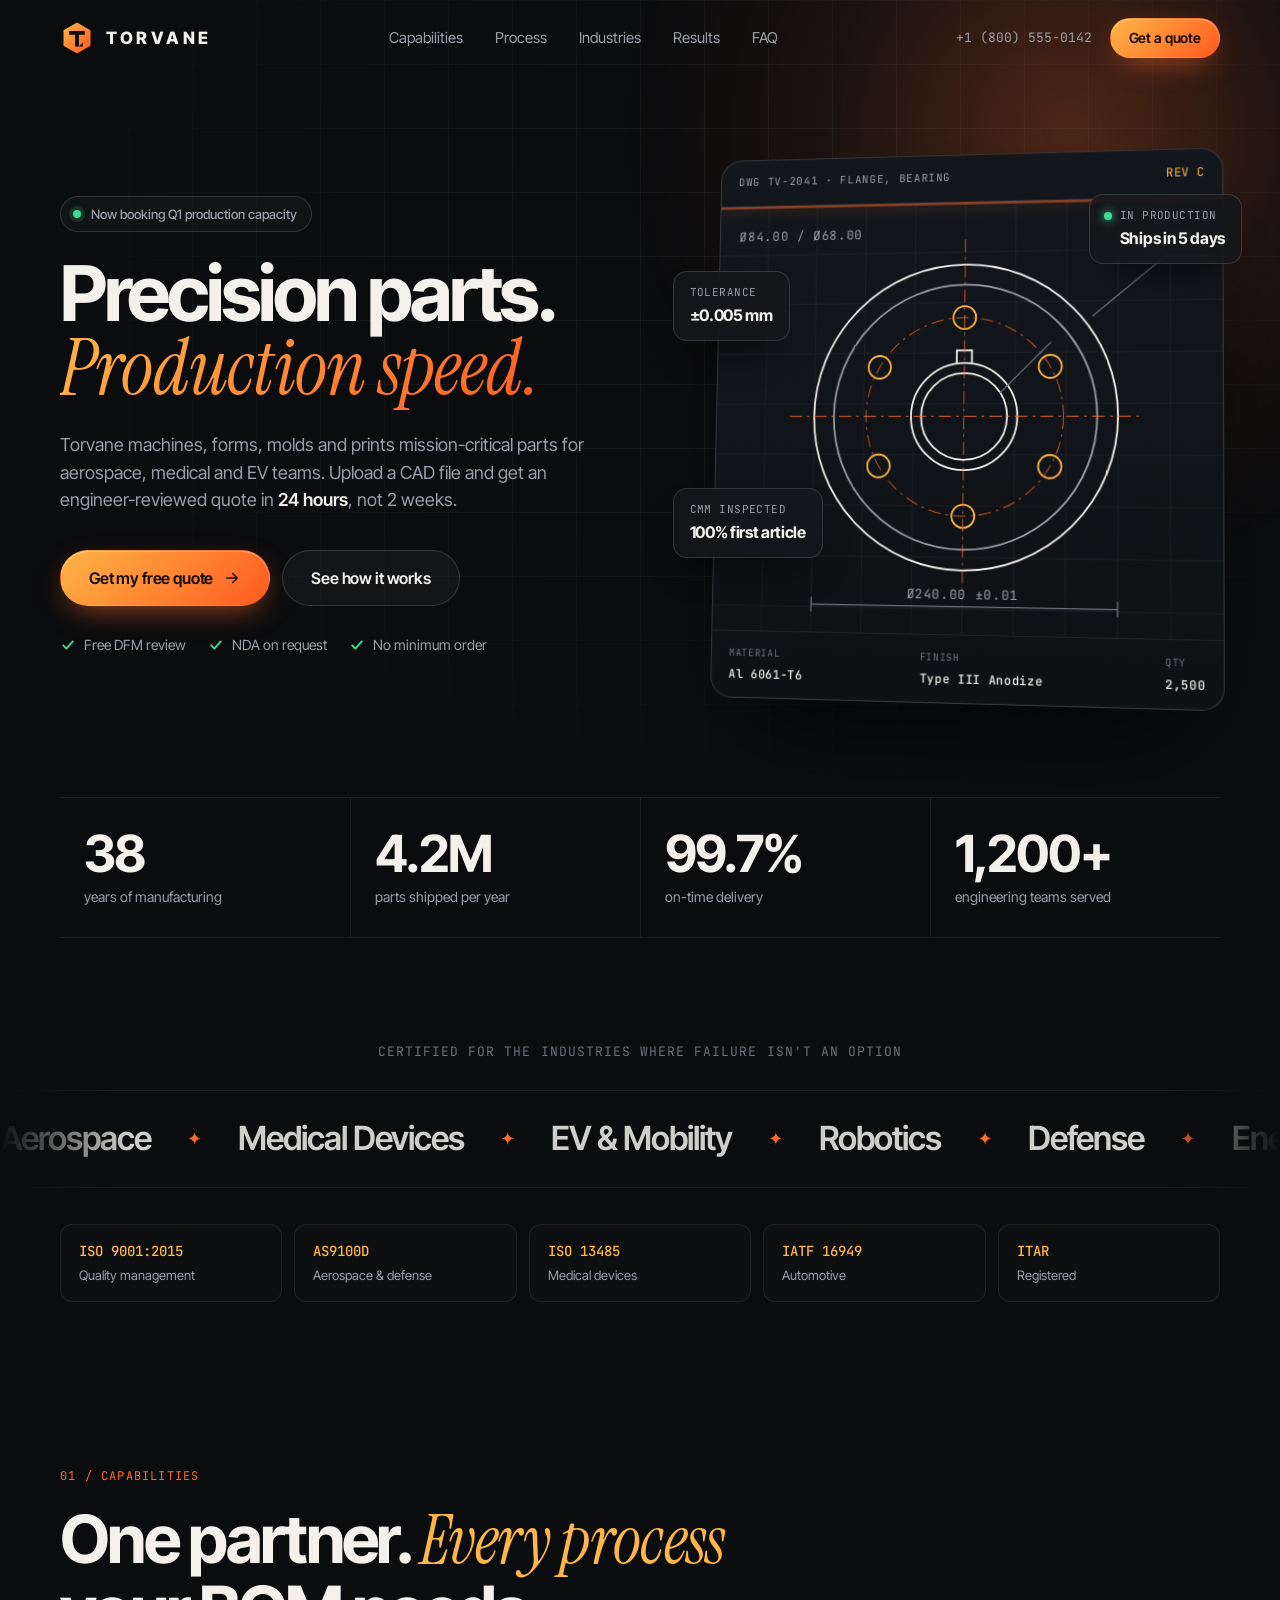
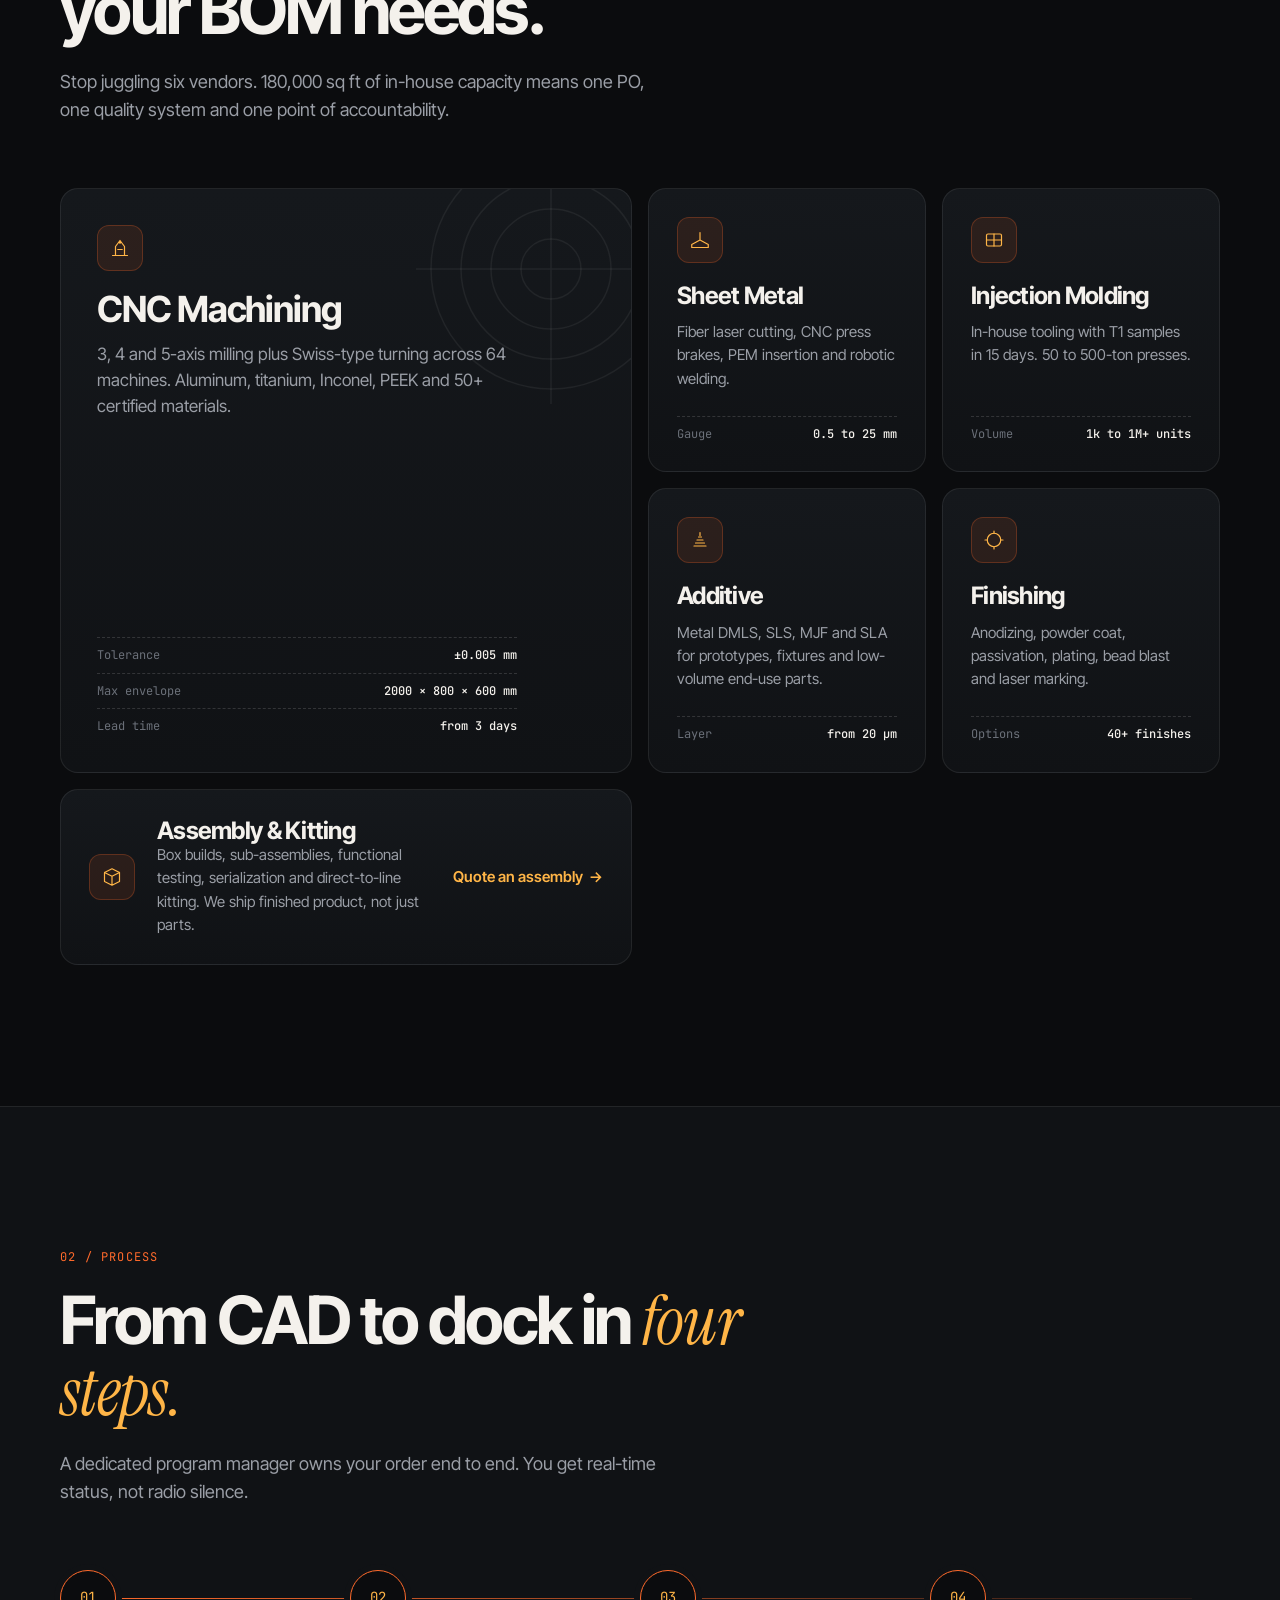
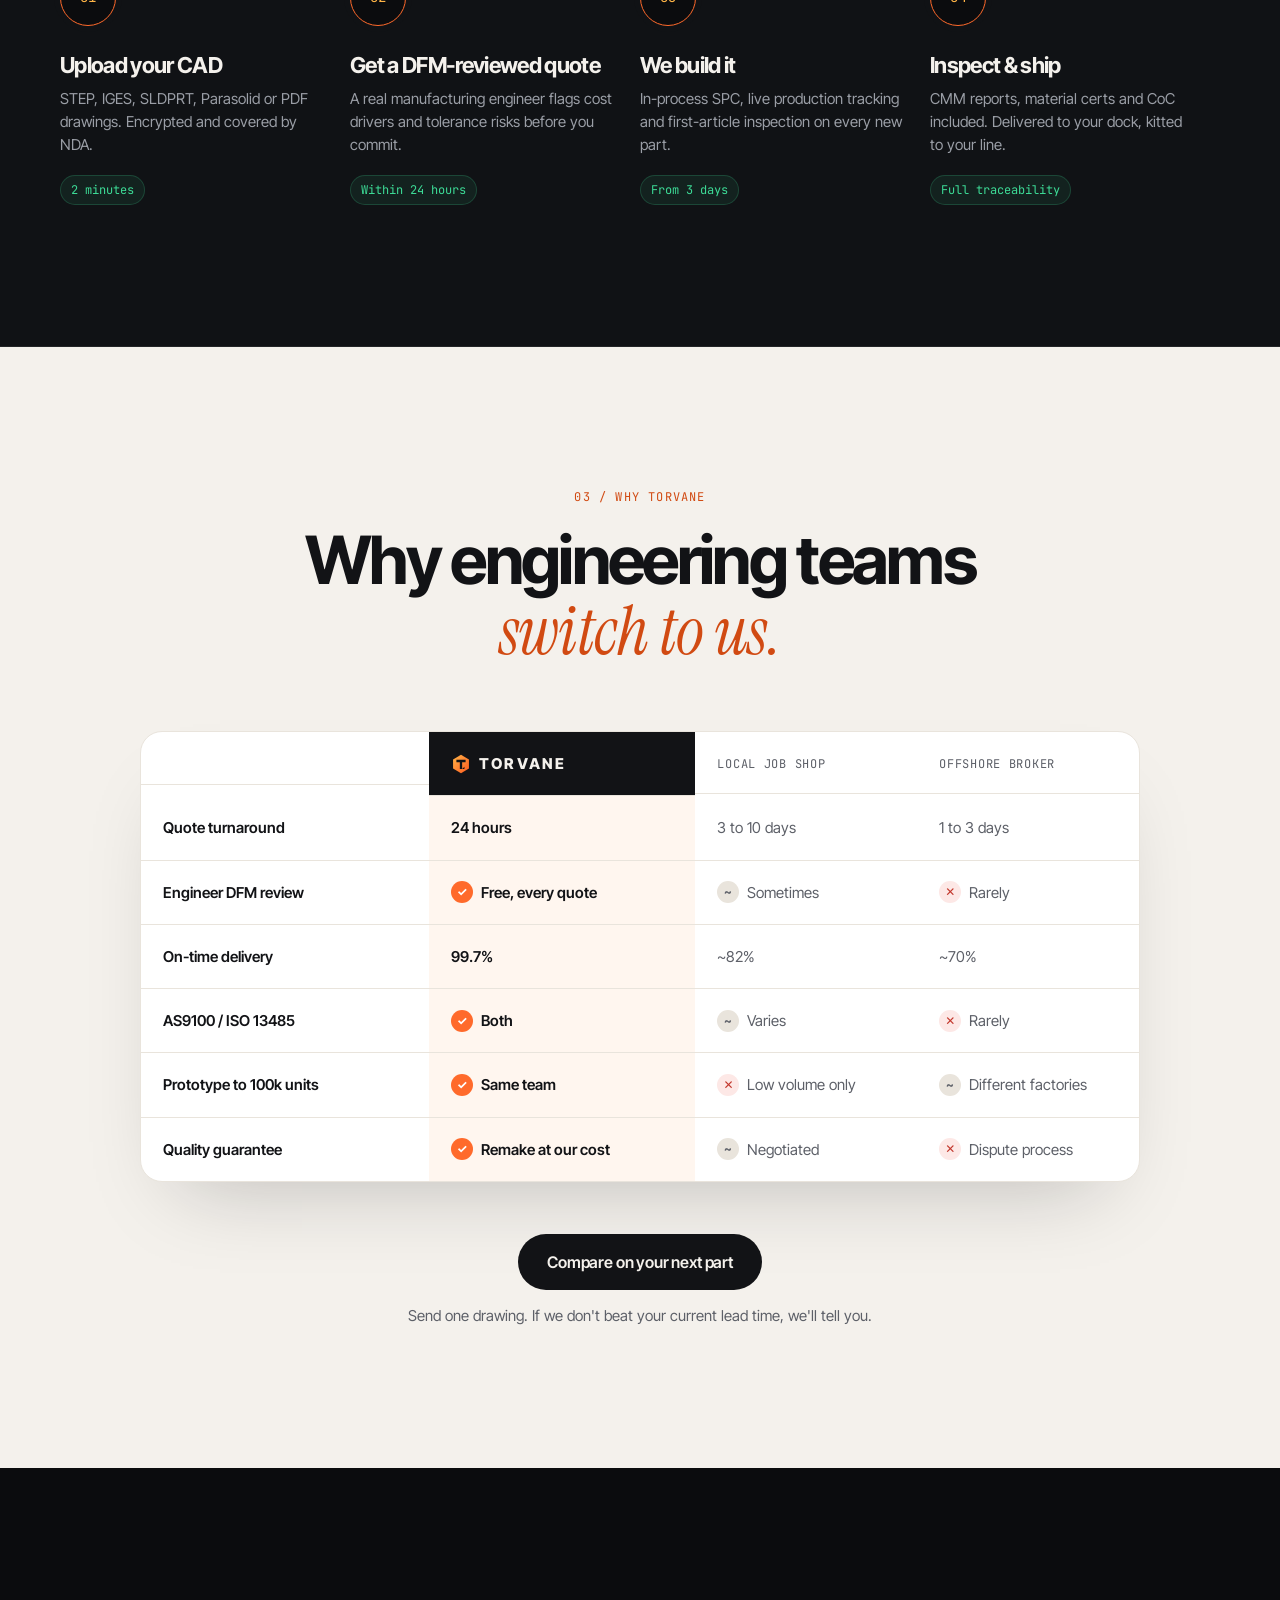
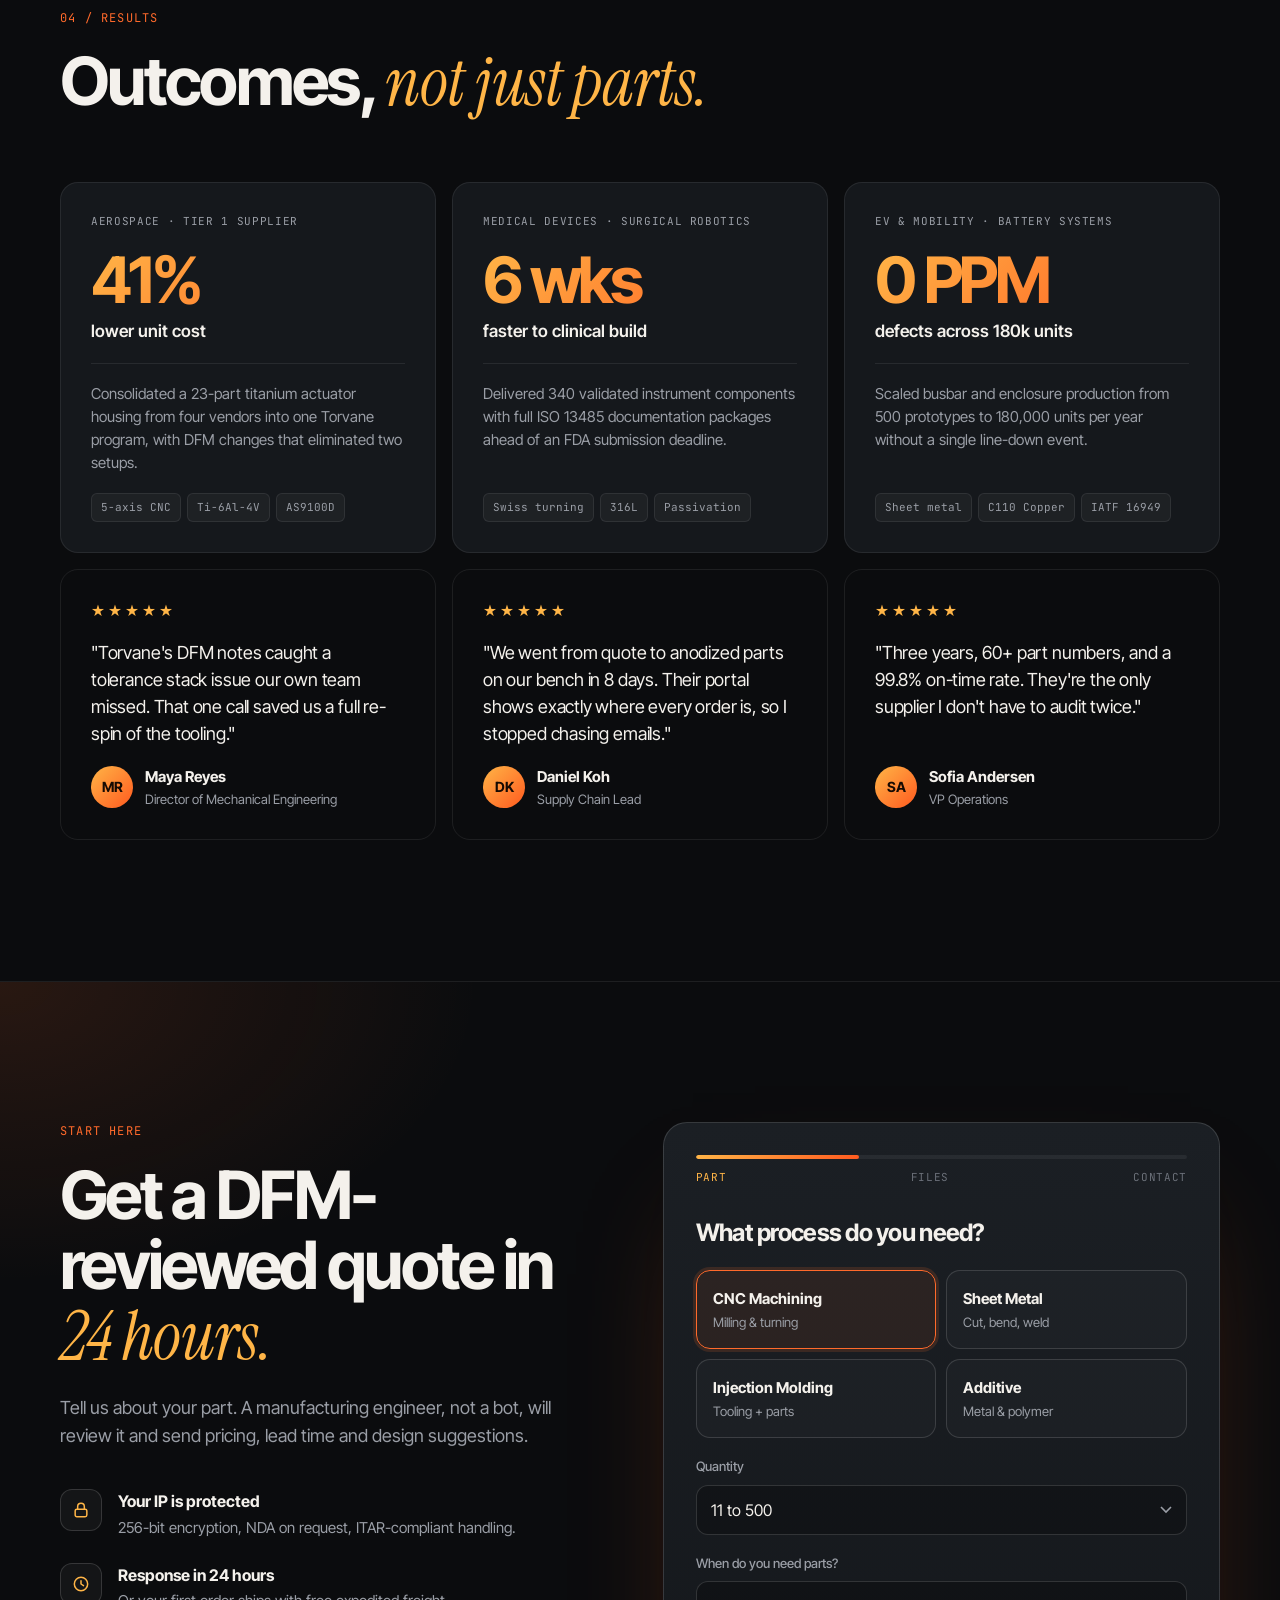
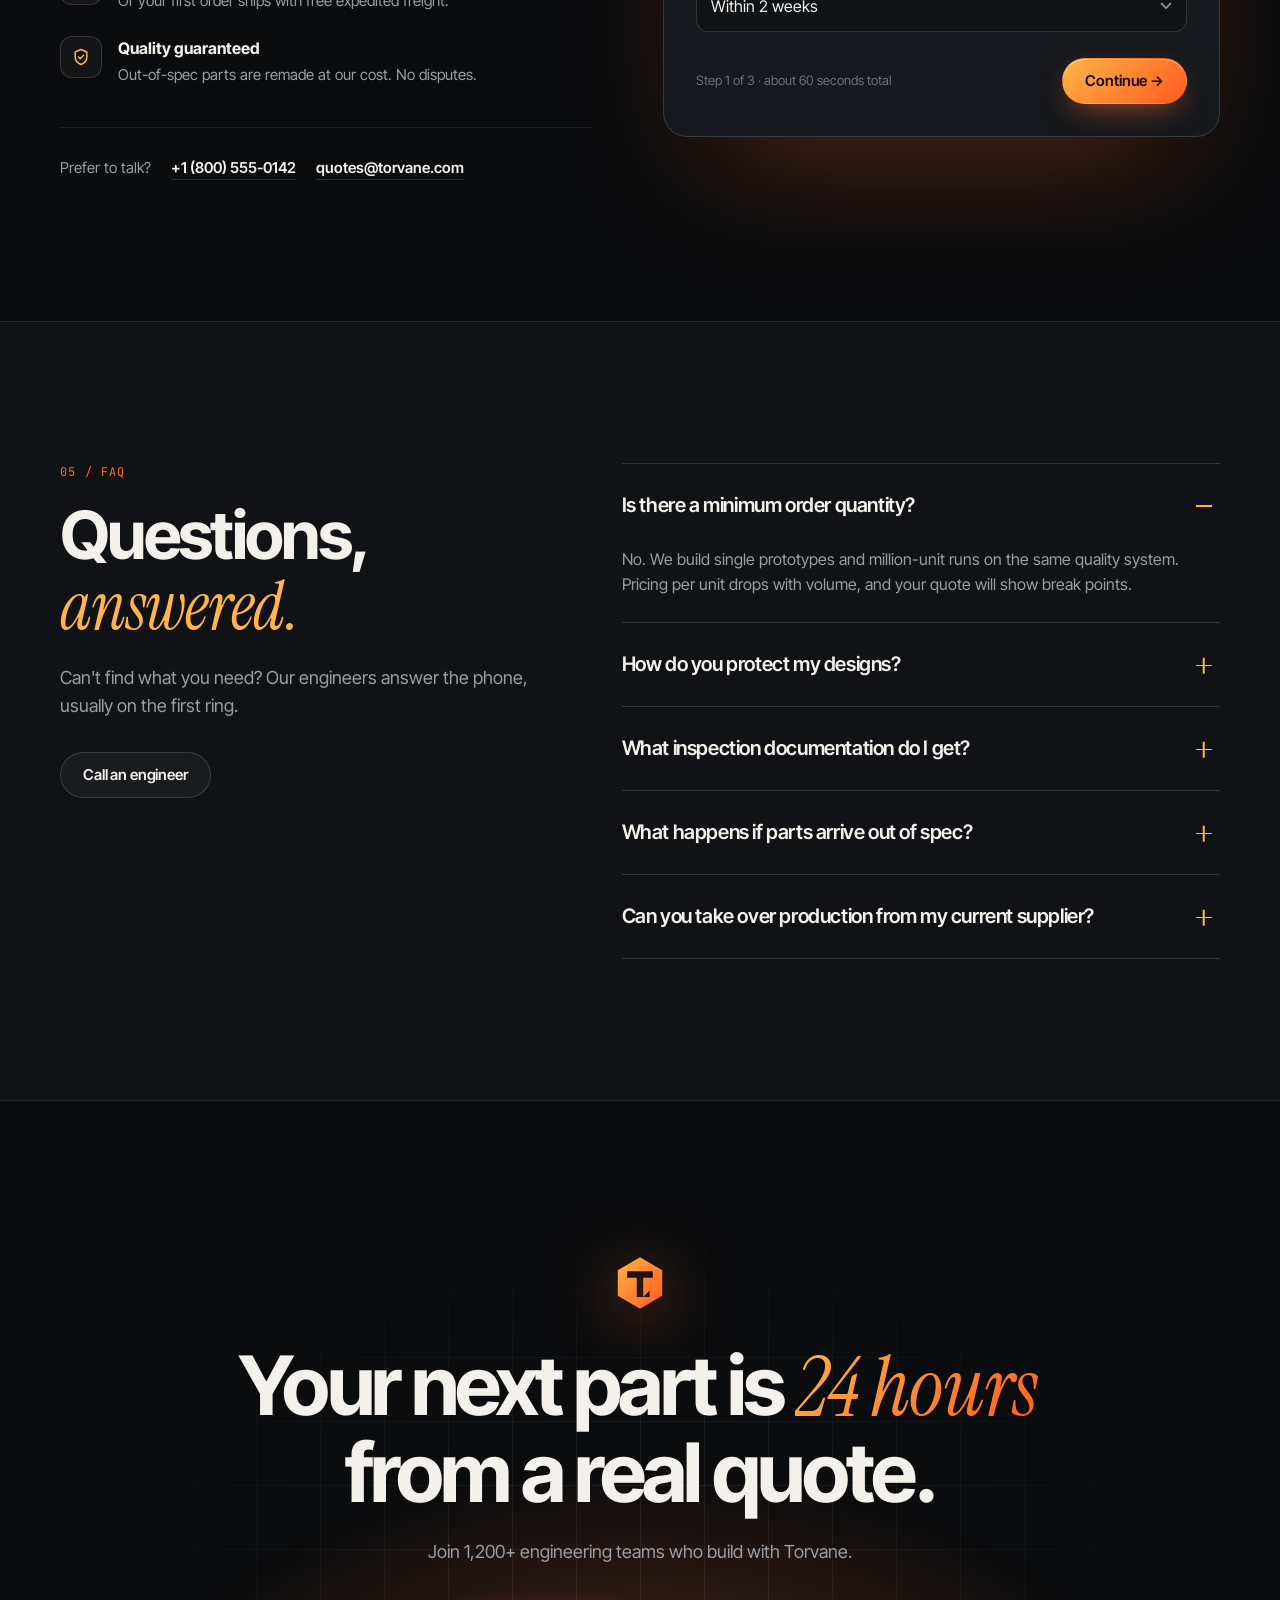
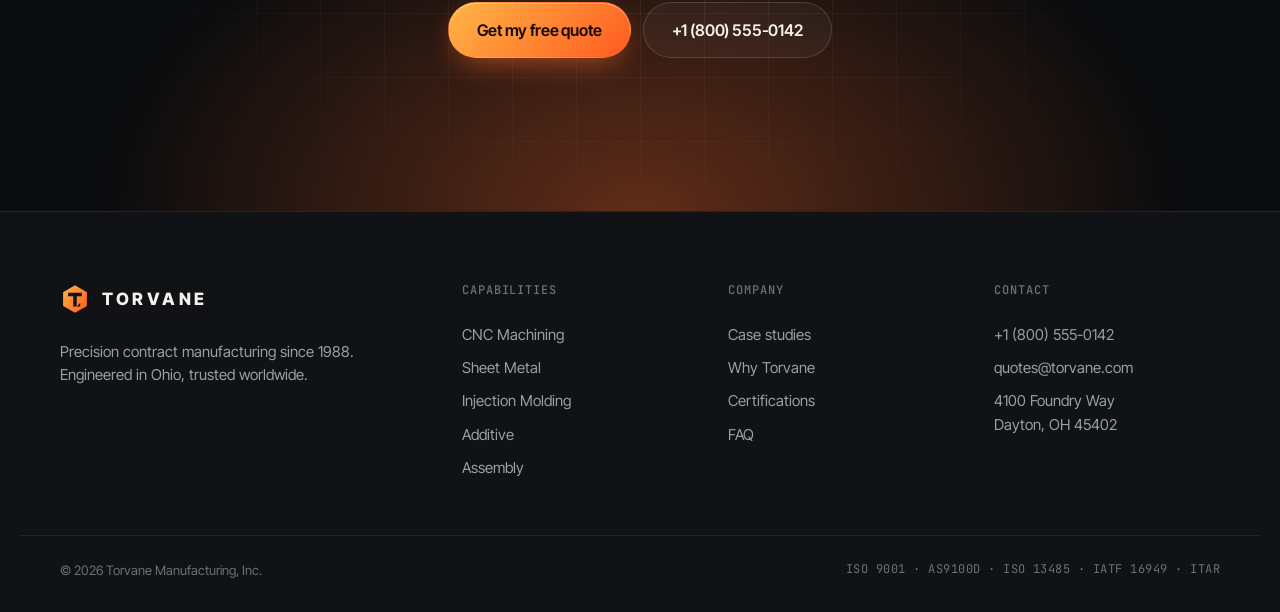
==== index.html @ bd22d200 "Add Torvane Manufacturing landing page Static marketing site with brand identity (logo mark, wordmar" ====
<!doctype html>
<html lang="en">
<head>
  <meta charset="utf-8" />
  <meta name="viewport" content="width=device-width, initial-scale=1" />
  <title>Torvane Manufacturing | Precision Parts at Production Speed</title>
  <meta name="description" content="Torvane is a precision contract manufacturer for CNC machining, sheet metal, injection molding and additive. ISO 9001 and AS9100D certified. DFM-reviewed quotes in 24 hours." />
  <meta name="theme-color" content="#0B0C0E" />
  <meta property="og:title" content="Torvane Manufacturing | Precision parts. Production speed." />
  <meta property="og:description" content="From prototype to 100,000 units. DFM-reviewed quotes in 24 hours, 99.7% on-time delivery." />
  <meta property="og:type" content="website" />
  <link rel="icon" href="assets/favicon.svg" type="image/svg+xml" />
  <link rel="preconnect" href="https://fonts.googleapis.com" />
  <link rel="preconnect" href="https://fonts.gstatic.com" crossorigin />
  <link href="https://fonts.googleapis.com/css2?family=Inter+Tight:wght@400;500;600;700;800&family=Instrument+Serif:ital@0;1&family=JetBrains+Mono:wght@400;500&display=swap" rel="stylesheet" />
  <link rel="stylesheet" href="styles.css" />
</head>
<body>
  <a class="skip" href="#main">Skip to content</a>

  <!-- ================= NAV ================= -->
  <header class="nav" id="nav">
    <div class="container nav__inner">
      <a href="#top" class="brand" aria-label="Torvane home">
        <img src="assets/logo-mark.svg" alt="" width="34" height="34" />
        <span class="brand__word">TORVANE</span>
      </a>
      <nav class="nav__links" aria-label="Primary">
        <a href="#capabilities">Capabilities</a>
        <a href="#process">Process</a>
        <a href="#industries">Industries</a>
        <a href="#results">Results</a>
        <a href="#faq">FAQ</a>
      </nav>
      <div class="nav__cta">
        <a href="tel:+18005550142" class="nav__phone">+1 (800) 555-0142</a>
        <a href="#quote" class="btn btn--primary btn--sm">Get a quote</a>
        <button class="nav__toggle" aria-label="Open menu" aria-expanded="false" aria-controls="mobile-menu">
          <span></span><span></span>
        </button>
      </div>
    </div>
    <div class="mobile-menu" id="mobile-menu" hidden>
      <a href="#capabilities">Capabilities</a>
      <a href="#process">Process</a>
      <a href="#industries">Industries</a>
      <a href="#results">Results</a>
      <a href="#faq">FAQ</a>
      <a href="#quote" class="btn btn--primary">Get a quote in 24h</a>
    </div>
  </header>

  <main id="main">
    <!-- ================= HERO ================= -->
    <section class="hero" id="top">
      <div class="hero__grid-bg" aria-hidden="true"></div>
      <div class="hero__glow" aria-hidden="true"></div>
      <div class="container hero__inner">
        <div class="hero__copy">
          <p class="eyebrow reveal"><span class="dot"></span> Now booking Q1 production capacity</p>
          <h1 class="hero__title reveal">
            Precision parts.<br />
            <em>Production speed.</em>
          </h1>
          <p class="hero__sub reveal">
            Torvane machines, forms, molds and prints mission-critical parts for aerospace, medical and EV teams. Upload a CAD file and get an engineer-reviewed quote in <strong>24 hours</strong>, not 2 weeks.
          </p>
          <div class="hero__ctas reveal">
            <a href="#quote" class="btn btn--primary btn--lg">
              Get my free quote
              <svg width="18" height="18" viewBox="0 0 24 24" fill="none" aria-hidden="true"><path d="M5 12h14M13 6l6 6-6 6" stroke="currentColor" stroke-width="2" stroke-linecap="round" stroke-linejoin="round"/></svg>
            </a>
            <a href="#process" class="btn btn--ghost btn--lg">See how it works</a>
          </div>
          <ul class="hero__trust reveal" aria-label="Guarantees">
            <li><svg viewBox="0 0 20 20" aria-hidden="true"><path d="M4 10.5l4 4 8-9" /></svg>Free DFM review</li>
            <li><svg viewBox="0 0 20 20" aria-hidden="true"><path d="M4 10.5l4 4 8-9" /></svg>NDA on request</li>
            <li><svg viewBox="0 0 20 20" aria-hidden="true"><path d="M4 10.5l4 4 8-9" /></svg>No minimum order</li>
          </ul>
        </div>

        <div class="hero__visual reveal" aria-hidden="true">
          <div class="blueprint">
            <div class="blueprint__head">
              <span>DWG TV-2041 · FLANGE, BEARING</span>
              <span class="mono-accent">REV C</span>
            </div>
            <svg class="blueprint__svg" viewBox="0 0 400 340">
              <g class="bp-grid">
                <path d="M0 40H400M0 80H400M0 120H400M0 160H400M0 200H400M0 240H400M0 280H400M0 320H400M40 0V340M80 0V340M120 0V340M160 0V340M200 0V340M240 0V340M280 0V340M320 0V340M360 0V340" />
              </g>
              <g class="bp-part" transform="translate(200 170)">
                <circle class="draw" r="120" />
                <circle class="draw d2" r="104" />
                <circle class="draw d3" r="42" />
                <circle class="draw d3" r="34" />
                <path class="draw d3" d="M-6 -42V-52H6V-42" />
                <g class="bolts">
                  <circle class="draw d4" cx="0" cy="-78" r="9" />
                  <circle class="draw d4" cx="67.5" cy="-39" r="9" />
                  <circle class="draw d4" cx="67.5" cy="39" r="9" />
                  <circle class="draw d4" cx="0" cy="78" r="9" />
                  <circle class="draw d4" cx="-67.5" cy="39" r="9" />
                  <circle class="draw d4" cx="-67.5" cy="-39" r="9" />
                </g>
                <circle class="center" r="78" />
                <path class="center" d="M-140 0H140M0 -140V140" />
              </g>
              <g class="bp-dim">
                <path d="M80 318H320M80 312V324M320 312V324" />
                <text x="200" y="312" text-anchor="middle">Ø240.00 ±0.01</text>
                <path d="M300 92L356 46H392" />
                <text x="392" y="40" text-anchor="end">6× Ø18 H7</text>
                <path d="M228 152L268 112" />
                <text x="16" y="28">Ø84.00 / Ø68.00</text>
              </g>
              <rect class="scan" x="0" y="0" width="400" height="2" />
            </svg>
            <div class="blueprint__foot">
              <div><span>MATERIAL</span><b>Al 6061-T6</b></div>
              <div><span>FINISH</span><b>Type III Anodize</b></div>
              <div><span>QTY</span><b>2,500</b></div>
            </div>
          </div>
          <div class="chip chip--a"><span class="chip__k">Tolerance</span><span class="chip__v">±0.005 mm</span></div>
          <div class="chip chip--b"><span class="chip__live"></span><span class="chip__k">In production</span><span class="chip__v">Ships in 5 days</span></div>
          <div class="chip chip--c"><span class="chip__k">CMM inspected</span><span class="chip__v">100% first article</span></div>
        </div>
      </div>

      <div class="container">
        <div class="hero__stats reveal">
          <div><b><span data-count="38">38</span></b><span>years of manufacturing</span></div>
          <div><b><span data-count="4.2" data-decimals="1">4.2</span>M</b><span>parts shipped per year</span></div>
          <div><b><span data-count="99.7" data-decimals="1">99.7</span>%</b><span>on-time delivery</span></div>
          <div><b><span data-count="1200">1,200</span>+</b><span>engineering teams served</span></div>
        </div>
      </div>
    </section>

    <!-- ================= CERT / INDUSTRY STRIP ================= -->
    <section class="strip" id="industries" aria-label="Industries and certifications">
      <div class="strip__label">Certified for the industries where failure isn't an option</div>
      <div class="marquee">
        <div class="marquee__track">
          <span>Aerospace</span><i>✦</i><span>Medical Devices</span><i>✦</i><span>EV &amp; Mobility</span><i>✦</i><span>Robotics</span><i>✦</i><span>Defense</span><i>✦</i><span>Energy</span><i>✦</i><span>Semiconductor</span><i>✦</i><span>Consumer Hardware</span><i>✦</i>
          <span aria-hidden="true">Aerospace</span><i>✦</i><span aria-hidden="true">Medical Devices</span><i>✦</i><span aria-hidden="true">EV &amp; Mobility</span><i>✦</i><span aria-hidden="true">Robotics</span><i>✦</i><span aria-hidden="true">Defense</span><i>✦</i><span aria-hidden="true">Energy</span><i>✦</i><span aria-hidden="true">Semiconductor</span><i>✦</i><span aria-hidden="true">Consumer Hardware</span><i>✦</i>
        </div>
      </div>
      <div class="container certs">
        <div class="cert"><b>ISO 9001:2015</b><span>Quality management</span></div>
        <div class="cert"><b>AS9100D</b><span>Aerospace &amp; defense</span></div>
        <div class="cert"><b>ISO 13485</b><span>Medical devices</span></div>
        <div class="cert"><b>IATF 16949</b><span>Automotive</span></div>
        <div class="cert"><b>ITAR</b><span>Registered</span></div>
      </div>
    </section>

    <!-- ================= CAPABILITIES ================= -->
    <section class="section" id="capabilities">
      <div class="container">
        <div class="section__head">
          <p class="kicker reveal">01 / Capabilities</p>
          <h2 class="reveal">One partner. <em>Every process</em> your BOM needs.</h2>
          <p class="section__lede reveal">Stop juggling six vendors. 180,000 sq ft of in-house capacity means one PO, one quality system and one point of accountability.</p>
        </div>

        <div class="bento">
          <article class="card card--xl reveal">
            <div class="card__icon">
              <svg viewBox="0 0 32 32" aria-hidden="true"><path d="M6 26h20M10 26V14l6-8 6 8v12M13 18h6M16 6v4"/></svg>
            </div>
            <h3>CNC Machining</h3>
            <p>3, 4 and 5-axis milling plus Swiss-type turning across 64 machines. Aluminum, titanium, Inconel, PEEK and 50+ certified materials.</p>
            <ul class="specs">
              <li><span>Tolerance</span><b>±0.005 mm</b></li>
              <li><span>Max envelope</span><b>2000 × 800 × 600 mm</b></li>
              <li><span>Lead time</span><b>from 3 days</b></li>
            </ul>
            <div class="card__art" aria-hidden="true">
              <svg viewBox="0 0 200 200"><g fill="none" stroke="currentColor" stroke-width="1"><circle cx="100" cy="100" r="80"/><circle cx="100" cy="100" r="60"/><circle cx="100" cy="100" r="40"/><circle cx="100" cy="100" r="20"/><path d="M100 10v180M10 100h180"/></g></svg>
            </div>
          </article>

          <article class="card reveal">
            <div class="card__icon"><svg viewBox="0 0 32 32" aria-hidden="true"><path d="M5 22l11-6 11 6M5 22v4h22v-4M16 16V6"/></svg></div>
            <h3>Sheet Metal</h3>
            <p>Fiber laser cutting, CNC press brakes, PEM insertion and robotic welding.</p>
            <ul class="specs"><li><span>Gauge</span><b>0.5 to 25 mm</b></li></ul>
          </article>

          <article class="card reveal">
            <div class="card__icon"><svg viewBox="0 0 32 32" aria-hidden="true"><rect x="6" y="8" width="20" height="16" rx="2"/><path d="M6 16h20M16 8v16"/></svg></div>
            <h3>Injection Molding</h3>
            <p>In-house tooling with T1 samples in 15 days. 50 to 500-ton presses.</p>
            <ul class="specs"><li><span>Volume</span><b>1k to 1M+ units</b></li></ul>
          </article>

          <article class="card reveal">
            <div class="card__icon"><svg viewBox="0 0 32 32" aria-hidden="true"><path d="M8 24h16M10 20h12M12 16h8M14 12h4M16 6v4"/></svg></div>
            <h3>Additive</h3>
            <p>Metal DMLS, SLS, MJF and SLA for prototypes, fixtures and low-volume end-use parts.</p>
            <ul class="specs"><li><span>Layer</span><b>from 20 µm</b></li></ul>
          </article>

          <article class="card reveal">
            <div class="card__icon"><svg viewBox="0 0 32 32" aria-hidden="true"><circle cx="16" cy="16" r="9"/><path d="M16 4v3M16 25v3M4 16h3M25 16h3"/></svg></div>
            <h3>Finishing</h3>
            <p>Anodizing, powder coat, passivation, plating, bead blast and laser marking.</p>
            <ul class="specs"><li><span>Options</span><b>40+ finishes</b></li></ul>
          </article>

          <article class="card card--wide reveal">
            <div class="card__icon"><svg viewBox="0 0 32 32" aria-hidden="true"><path d="M6 10l10-5 10 5v12l-10 5-10-5zM6 10l10 5 10-5M16 15v12"/></svg></div>
            <div>
              <h3>Assembly &amp; Kitting</h3>
              <p>Box builds, sub-assemblies, functional testing, serialization and direct-to-line kitting. We ship finished product, not just parts.</p>
            </div>
            <a href="#quote" class="card__link">Quote an assembly <span aria-hidden="true">→</span></a>
          </article>
        </div>
      </div>
    </section>

    <!-- ================= PROCESS ================= -->
    <section class="section section--alt" id="process">
      <div class="container">
        <div class="section__head">
          <p class="kicker reveal">02 / Process</p>
          <h2 class="reveal">From CAD to dock in <em>four steps.</em></h2>
          <p class="section__lede reveal">A dedicated program manager owns your order end to end. You get real-time status, not radio silence.</p>
        </div>

        <ol class="steps">
          <li class="step reveal">
            <span class="step__n">01</span>
            <h3>Upload your CAD</h3>
            <p>STEP, IGES, SLDPRT, Parasolid or PDF drawings. Encrypted and covered by NDA.</p>
            <span class="step__t">2 minutes</span>
          </li>
          <li class="step reveal">
            <span class="step__n">02</span>
            <h3>Get a DFM-reviewed quote</h3>
            <p>A real manufacturing engineer flags cost drivers and tolerance risks before you commit.</p>
            <span class="step__t">Within 24 hours</span>
          </li>
          <li class="step reveal">
            <span class="step__n">03</span>
            <h3>We build it</h3>
            <p>In-process SPC, live production tracking and first-article inspection on every new part.</p>
            <span class="step__t">From 3 days</span>
          </li>
          <li class="step reveal">
            <span class="step__n">04</span>
            <h3>Inspect &amp; ship</h3>
            <p>CMM reports, material certs and CoC included. Delivered to your dock, kitted to your line.</p>
            <span class="step__t">Full traceability</span>
          </li>
        </ol>
      </div>
    </section>

    <!-- ================= COMPARISON (light) ================= -->
    <section class="section section--light" id="why">
      <div class="container">
        <div class="section__head section__head--center">
          <p class="kicker reveal">03 / Why Torvane</p>
          <h2 class="reveal">Why engineering teams <em>switch to us.</em></h2>
        </div>

        <div class="compare reveal" role="table" aria-label="Torvane compared with alternatives">
          <div class="compare__row compare__row--head" role="row">
            <span role="columnheader"></span>
            <span role="columnheader" class="is-us"><img src="assets/logo-mark.svg" alt="" width="20" height="20" /> Torvane</span>
            <span role="columnheader">Local job shop</span>
            <span role="columnheader">Offshore broker</span>
          </div>
          <div class="compare__row" role="row">
            <span role="rowheader">Quote turnaround</span>
            <span role="cell" class="is-us">24 hours</span>
            <span role="cell">3 to 10 days</span>
            <span role="cell">1 to 3 days</span>
          </div>
          <div class="compare__row" role="row">
            <span role="rowheader">Engineer DFM review</span>
            <span role="cell" class="is-us"><i class="yes">✓</i> Free, every quote</span>
            <span role="cell"><i class="meh">~</i> Sometimes</span>
            <span role="cell"><i class="no">✕</i> Rarely</span>
          </div>
          <div class="compare__row" role="row">
            <span role="rowheader">On-time delivery</span>
            <span role="cell" class="is-us">99.7%</span>
            <span role="cell">~82%</span>
            <span role="cell">~70%</span>
          </div>
          <div class="compare__row" role="row">
            <span role="rowheader">AS9100 / ISO 13485</span>
            <span role="cell" class="is-us"><i class="yes">✓</i> Both</span>
            <span role="cell"><i class="meh">~</i> Varies</span>
            <span role="cell"><i class="no">✕</i> Rarely</span>
          </div>
          <div class="compare__row" role="row">
            <span role="rowheader">Prototype to 100k units</span>
            <span role="cell" class="is-us"><i class="yes">✓</i> Same team</span>
            <span role="cell"><i class="no">✕</i> Low volume only</span>
            <span role="cell"><i class="meh">~</i> Different factories</span>
          </div>
          <div class="compare__row" role="row">
            <span role="rowheader">Quality guarantee</span>
            <span role="cell" class="is-us"><i class="yes">✓</i> Remake at our cost</span>
            <span role="cell"><i class="meh">~</i> Negotiated</span>
            <span role="cell"><i class="no">✕</i> Dispute process</span>
          </div>
        </div>

        <div class="center-cta reveal">
          <a href="#quote" class="btn btn--dark btn--lg">Compare on your next part</a>
          <p>Send one drawing. If we don't beat your current lead time, we'll tell you.</p>
        </div>
      </div>
    </section>

    <!-- ================= RESULTS ================= -->
    <section class="section" id="results">
      <div class="container">
        <div class="section__head">
          <p class="kicker reveal">04 / Results</p>
          <h2 class="reveal">Outcomes, <em>not just parts.</em></h2>
        </div>

        <div class="cases">
          <article class="case reveal">
            <div class="case__tag">Aerospace · Tier 1 supplier</div>
            <div class="case__metric"><b>41%</b><span>lower unit cost</span></div>
            <p>Consolidated a 23-part titanium actuator housing from four vendors into one Torvane program, with DFM changes that eliminated two setups.</p>
            <div class="case__meta"><span>5-axis CNC</span><span>Ti-6Al-4V</span><span>AS9100D</span></div>
          </article>
          <article class="case reveal">
            <div class="case__tag">Medical devices · Surgical robotics</div>
            <div class="case__metric"><b>6 wks</b><span>faster to clinical build</span></div>
            <p>Delivered 340 validated instrument components with full ISO 13485 documentation packages ahead of an FDA submission deadline.</p>
            <div class="case__meta"><span>Swiss turning</span><span>316L</span><span>Passivation</span></div>
          </article>
          <article class="case reveal">
            <div class="case__tag">EV &amp; Mobility · Battery systems</div>
            <div class="case__metric"><b>0 PPM</b><span>defects across 180k units</span></div>
            <p>Scaled busbar and enclosure production from 500 prototypes to 180,000 units per year without a single line-down event.</p>
            <div class="case__meta"><span>Sheet metal</span><span>C110 Copper</span><span>IATF 16949</span></div>
          </article>
        </div>

        <div class="quotes">
          <figure class="quote reveal">
            <div class="stars" aria-label="5 out of 5 stars">★★★★★</div>
            <blockquote>"Torvane's DFM notes caught a tolerance stack issue our own team missed. That one call saved us a full re-spin of the tooling."</blockquote>
            <figcaption><span class="avatar">MR</span><span><b>Maya Reyes</b>Director of Mechanical Engineering</span></figcaption>
          </figure>
          <figure class="quote reveal">
            <div class="stars" aria-label="5 out of 5 stars">★★★★★</div>
            <blockquote>"We went from quote to anodized parts on our bench in 8 days. Their portal shows exactly where every order is, so I stopped chasing emails."</blockquote>
            <figcaption><span class="avatar">DK</span><span><b>Daniel Koh</b>Supply Chain Lead</span></figcaption>
          </figure>
          <figure class="quote reveal">
            <div class="stars" aria-label="5 out of 5 stars">★★★★★</div>
            <blockquote>"Three years, 60+ part numbers, and a 99.8% on-time rate. They're the only supplier I don't have to audit twice."</blockquote>
            <figcaption><span class="avatar">SA</span><span><b>Sofia Andersen</b>VP Operations</span></figcaption>
          </figure>
        </div>
      </div>
    </section>

    <!-- ================= QUOTE FORM ================= -->
    <section class="section quote-section" id="quote">
      <div class="container quote-grid">
        <div class="quote-copy">
          <p class="kicker reveal">Start here</p>
          <h2 class="reveal">Get a DFM-reviewed quote in <em>24 hours.</em></h2>
          <p class="section__lede reveal">Tell us about your part. A manufacturing engineer, not a bot, will review it and send pricing, lead time and design suggestions.</p>
          <ul class="assurances reveal">
            <li>
              <span class="assure-ic"><svg viewBox="0 0 24 24" aria-hidden="true"><rect x="5" y="11" width="14" height="9" rx="2"/><path d="M8 11V8a4 4 0 0 1 8 0v3"/></svg></span>
              <div><b>Your IP is protected</b><span>256-bit encryption, NDA on request, ITAR-compliant handling.</span></div>
            </li>
            <li>
              <span class="assure-ic"><svg viewBox="0 0 24 24" aria-hidden="true"><circle cx="12" cy="12" r="8"/><path d="M12 8v4l3 2"/></svg></span>
              <div><b>Response in 24 hours</b><span>Or your first order ships with free expedited freight.</span></div>
            </li>
            <li>
              <span class="assure-ic"><svg viewBox="0 0 24 24" aria-hidden="true"><path d="M12 3l7 3v6c0 4.5-3 7.5-7 9-4-1.5-7-4.5-7-9V6z"/><path d="M9 12l2 2 4-4"/></svg></span>
              <div><b>Quality guaranteed</b><span>Out-of-spec parts are remade at our cost. No disputes.</span></div>
            </li>
          </ul>
          <div class="contact-alt reveal">
            <span>Prefer to talk?</span>
            <a href="tel:+18005550142">+1 (800) 555-0142</a>
            <a href="mailto:quotes@torvane.com">quotes@torvane.com</a>
          </div>
        </div>

        <form class="qform reveal" id="qform" novalidate>
          <div class="qform__progress" aria-hidden="true">
            <div class="qform__bar"><span id="qbar"></span></div>
            <div class="qform__labels"><span class="is-on">Part</span><span>Files</span><span>Contact</span></div>
          </div>

          <!-- Step 1 -->
          <fieldset class="qstep is-active" data-step="1">
            <legend>What process do you need?</legend>
            <div class="choices">
              <label class="choice"><input type="radio" name="process" value="CNC Machining" checked /><span><b>CNC Machining</b><small>Milling &amp; turning</small></span></label>
              <label class="choice"><input type="radio" name="process" value="Sheet Metal" /><span><b>Sheet Metal</b><small>Cut, bend, weld</small></span></label>
              <label class="choice"><input type="radio" name="process" value="Injection Molding" /><span><b>Injection Molding</b><small>Tooling + parts</small></span></label>
              <label class="choice"><input type="radio" name="process" value="Additive" /><span><b>Additive</b><small>Metal &amp; polymer</small></span></label>
            </div>
            <label class="field">
              <span>Quantity</span>
              <select name="qty">
                <option>1 to 10 (prototype)</option>
                <option selected>11 to 500</option>
                <option>501 to 5,000</option>
                <option>5,001 to 50,000</option>
                <option>50,000+</option>
              </select>
            </label>
            <label class="field">
              <span>When do you need parts?</span>
              <select name="timeline">
                <option>ASAP (expedite)</option>
                <option selected>Within 2 weeks</option>
                <option>Within a month</option>
                <option>Just budgeting</option>
              </select>
            </label>
            <div class="qform__nav">
              <span class="qform__hint">Step 1 of 3 · about 60 seconds total</span>
              <button type="button" class="btn btn--primary" data-next>Continue →</button>
            </div>
          </fieldset>

          <!-- Step 2 -->
          <fieldset class="qstep" data-step="2">
            <legend>Upload your CAD or drawing</legend>
            <label class="drop" id="drop">
              <input type="file" name="files" multiple accept=".step,.stp,.iges,.igs,.sldprt,.x_t,.stl,.pdf,.dxf" />
              <svg viewBox="0 0 48 48" aria-hidden="true"><path d="M24 32V12M16 20l8-8 8 8M10 32v6h28v-6"/></svg>
              <b>Drop files here or <u>browse</u></b>
              <small>STEP, IGES, SLDPRT, Parasolid, STL, DXF, PDF · up to 250 MB</small>
              <span class="drop__files" id="dropFiles"></span>
            </label>
            <label class="field">
              <span>Material (optional)</span>
              <input type="text" name="material" placeholder="e.g. Al 6061-T6, 316L, PEEK" />
            </label>
            <label class="field">
              <span>Notes for our engineers (optional)</span>
              <textarea name="notes" rows="3" placeholder="Critical tolerances, finish, certifications needed..."></textarea>
            </label>
            <div class="qform__nav">
              <button type="button" class="btn btn--ghost" data-prev>← Back</button>
              <button type="button" class="btn btn--primary" data-next>Continue →</button>
            </div>
          </fieldset>

          <!-- Step 3 -->
          <fieldset class="qstep" data-step="3">
            <legend>Where should we send your quote?</legend>
            <div class="field-row">
              <label class="field"><span>Full name</span><input type="text" name="name" autocomplete="name" required /></label>
              <label class="field"><span>Company</span><input type="text" name="company" autocomplete="organization" required /></label>
            </div>
            <label class="field"><span>Work email</span><input type="email" name="email" autocomplete="email" required /></label>
            <label class="field"><span>Phone (optional)</span><input type="tel" name="phone" autocomplete="tel" /></label>
            <label class="check"><input type="checkbox" name="nda" /> <span>Send me a mutual NDA before reviewing files</span></label>
            <p class="qform__error" id="qerror" role="alert"></p>
            <div class="qform__nav">
              <button type="button" class="btn btn--ghost" data-prev>← Back</button>
              <button type="submit" class="btn btn--primary">Get my quote</button>
            </div>
          </fieldset>

          <!-- Success -->
          <div class="qsuccess" id="qsuccess" hidden>
            <div class="qsuccess__ic"><svg viewBox="0 0 24 24" aria-hidden="true"><path d="M5 12.5l4.5 4.5L19 7.5"/></svg></div>
            <h3>Request received.</h3>
            <p>An engineer is reviewing your part now. Expect your quote and DFM notes in your inbox within 24 hours.</p>
            <span class="mono">Ref #<span id="qref">TV-000000</span></span>
          </div>
        </form>
      </div>
    </section>

    <!-- ================= FAQ ================= -->
    <section class="section section--alt" id="faq">
      <div class="container faq-grid">
        <div>
          <p class="kicker reveal">05 / FAQ</p>
          <h2 class="reveal">Questions, <em>answered.</em></h2>
          <p class="section__lede reveal">Can't find what you need? Our engineers answer the phone, usually on the first ring.</p>
          <a href="tel:+18005550142" class="btn btn--ghost reveal">Call an engineer</a>
        </div>
        <div class="faq">
          <details class="reveal" open>
            <summary>Is there a minimum order quantity?</summary>
            <p>No. We build single prototypes and million-unit runs on the same quality system. Pricing per unit drops with volume, and your quote will show break points.</p>
          </details>
          <details class="reveal">
            <summary>How do you protect my designs?</summary>
            <p>Files are encrypted in transit and at rest, access is role-restricted, and we're ITAR registered. We'll sign your NDA or send ours before you upload anything.</p>
          </details>
          <details class="reveal">
            <summary>What inspection documentation do I get?</summary>
            <p>Every shipment includes a Certificate of Conformance and material certs. First-article inspection (AS9102), CMM reports, PPAP and full dimensional reports are available on request.</p>
          </details>
          <details class="reveal">
            <summary>What happens if parts arrive out of spec?</summary>
            <p>We remake them at our cost and expedite the replacement. No dispute process, no restocking fees. That's why our customer retention rate is 94%.</p>
          </details>
          <details class="reveal">
            <summary>Can you take over production from my current supplier?</summary>
            <p>Yes. Send us existing drawings, FAI data and any tooling details. Our transition team handles qualification so you don't miss a delivery.</p>
          </details>
        </div>
      </div>
    </section>

    <!-- ================= FINAL CTA ================= -->
    <section class="final">
      <div class="container final__inner">
        <img src="assets/logo-mark.svg" alt="" width="56" height="56" class="final__mark" />
        <h2>Your next part is <em>24 hours</em> from a real quote.</h2>
        <p>Join 1,200+ engineering teams who build with Torvane.</p>
        <div class="hero__ctas">
          <a href="#quote" class="btn btn--primary btn--lg">Get my free quote</a>
          <a href="tel:+18005550142" class="btn btn--ghost btn--lg">+1 (800) 555-0142</a>
        </div>
      </div>
    </section>
  </main>

  <!-- ================= FOOTER ================= -->
  <footer class="footer">
    <div class="container footer__grid">
      <div class="footer__brand">
        <a href="#top" class="brand"><img src="assets/logo-mark.svg" alt="" width="30" height="30" /><span class="brand__word">TORVANE</span></a>
        <p>Precision contract manufacturing since 1988. Engineered in Ohio, trusted worldwide.</p>
      </div>
      <div>
        <h4>Capabilities</h4>
        <a href="#capabilities">CNC Machining</a>
        <a href="#capabilities">Sheet Metal</a>
        <a href="#capabilities">Injection Molding</a>
        <a href="#capabilities">Additive</a>
        <a href="#capabilities">Assembly</a>
      </div>
      <div>
        <h4>Company</h4>
        <a href="#results">Case studies</a>
        <a href="#why">Why Torvane</a>
        <a href="#industries">Certifications</a>
        <a href="#faq">FAQ</a>
      </div>
      <div>
        <h4>Contact</h4>
        <a href="tel:+18005550142">+1 (800) 555-0142</a>
        <a href="mailto:quotes@torvane.com">quotes@torvane.com</a>
        <span>4100 Foundry Way<br />Dayton, OH 45402</span>
      </div>
    </div>
    <div class="container footer__base">
      <span>© <span id="year">2026</span> Torvane Manufacturing, Inc.</span>
      <span class="mono">ISO 9001 · AS9100D · ISO 13485 · IATF 16949 · ITAR</span>
    </div>
  </footer>

  <!-- Mobile sticky CTA -->
  <div class="sticky-cta" id="stickyCta">
    <a href="tel:+18005550142" class="btn btn--ghost">Call</a>
    <a href="#quote" class="btn btn--primary">Get a quote in 24h</a>
  </div>

  <script src="script.js" defer></script>
</body>
</html>
---- styles.css ----
/* =========================================================
   Torvane Manufacturing — styles
   ========================================================= */
:root {
  --bg: #0b0c0e;
  --bg-2: #101215;
  --surface: #15181c;
  --surface-2: #1b1f24;
  --line: rgba(255, 255, 255, 0.08);
  --line-2: rgba(255, 255, 255, 0.14);
  --text: #f4f1ec;
  --muted: #9a9ea6;
  --dim: #6b7079;
  --accent: #ff6a2b;
  --accent-2: #ffb547;
  --grad: linear-gradient(135deg, #ffb547 0%, #ff5a1f 100%);
  --paper: #f4f1ec;
  --paper-2: #e9e4dc;
  --ink: #121316;
  --ink-muted: #5d6068;
  --ok: #3ddc97;

  --radius: 18px;
  --radius-sm: 12px;
  --container: 1240px;
  --gutter: clamp(16px, 4vw, 40px);

  --f-sans: "Inter Tight", ui-sans-serif, system-ui, -apple-system, "Segoe UI", sans-serif;
  --f-serif: "Instrument Serif", Georgia, serif;
  --f-mono: "JetBrains Mono", ui-monospace, SFMono-Regular, Menlo, monospace;

  --ease: cubic-bezier(0.22, 1, 0.36, 1);
}

*,
*::before,
*::after { box-sizing: border-box; }

html { scroll-behavior: smooth; -webkit-text-size-adjust: 100%; }
body {
  margin: 0;
  background: var(--bg);
  color: var(--text);
  font-family: var(--f-sans);
  font-size: 17px;
  line-height: 1.55;
  -webkit-font-smoothing: antialiased;
  text-rendering: optimizeLegibility;
  overflow-x: hidden;
}
img, svg { display: block; max-width: 100%; }
a { color: inherit; text-decoration: none; }
h1, h2, h3, h4 { margin: 0; line-height: 1.05; letter-spacing: -0.03em; font-weight: 700; }
p { margin: 0; }
em { font-family: var(--f-serif); font-style: italic; font-weight: 400; letter-spacing: -0.01em; }
::selection { background: var(--accent); color: #fff; }

.container { width: 100%; max-width: var(--container); margin-inline: auto; padding-inline: var(--gutter); }
.mono, .mono-accent { font-family: var(--f-mono); font-size: 12px; letter-spacing: 0.04em; }
.mono-accent { color: var(--accent-2); }

.skip { position: absolute; left: -9999px; top: 8px; z-index: 100; background: var(--accent); color: #000; padding: 8px 14px; border-radius: 8px; }
.skip:focus { left: 8px; }

:focus-visible { outline: 2px solid var(--accent-2); outline-offset: 3px; border-radius: 6px; }

/* ---------- Buttons ---------- */
.btn {
  --h: 46px;
  display: inline-flex; align-items: center; justify-content: center; gap: 10px;
  height: var(--h); padding: 0 22px; border-radius: 999px;
  font: 600 15px/1 var(--f-sans); letter-spacing: -0.01em;
  border: 1px solid transparent; cursor: pointer; white-space: nowrap;
  transition: transform .25s var(--ease), box-shadow .25s var(--ease), background .25s, border-color .25s, color .25s;
}
.btn--sm { --h: 40px; padding: 0 18px; font-size: 14px; }
.btn--lg { --h: 56px; padding: 0 28px; font-size: 16px; }
.btn--primary {
  background: var(--grad); color: #160a03;
  box-shadow: 0 10px 30px -10px rgba(255, 106, 43, .7), inset 0 1px 0 rgba(255, 255, 255, .35);
}
.btn--primary:hover { transform: translateY(-2px); box-shadow: 0 16px 40px -12px rgba(255, 106, 43, .9), inset 0 1px 0 rgba(255, 255, 255, .35); }
.btn--primary svg { transition: transform .25s var(--ease); }
.btn--primary:hover svg { transform: translateX(4px); }
.btn--ghost { background: rgba(255, 255, 255, .04); border-color: var(--line-2); color: var(--text); }
.btn--ghost:hover { background: rgba(255, 255, 255, .08); border-color: rgba(255, 255, 255, .28); }
.btn--dark { background: var(--ink); color: var(--paper); }
.btn--dark:hover { transform: translateY(-2px); box-shadow: 0 16px 30px -14px rgba(0, 0, 0, .5); }

/* ---------- Nav ---------- */
.nav {
  position: fixed; inset: 0 0 auto; z-index: 50;
  transition: background .3s, border-color .3s, backdrop-filter .3s;
  border-bottom: 1px solid transparent;
}
.nav.is-scrolled {
  background: rgba(11, 12, 14, .72);
  backdrop-filter: saturate(160%) blur(16px);
  -webkit-backdrop-filter: saturate(160%) blur(16px);
  border-color: var(--line);
}
.nav__inner { display: flex; align-items: center; justify-content: space-between; height: 76px; gap: 24px; }
.brand { display: inline-flex; align-items: center; gap: 12px; }
.brand__word { font-weight: 800; letter-spacing: .22em; font-size: 17px; }
.nav__links { display: flex; gap: 32px; font-size: 15px; color: var(--muted); }
.nav__links a { position: relative; transition: color .2s; }
.nav__links a:hover { color: var(--text); }
.nav__links a::after { content: ""; position: absolute; left: 0; right: 0; bottom: -6px; height: 1px; background: var(--accent); transform: scaleX(0); transition: transform .3s var(--ease); transform-origin: left; }
.nav__links a:hover::after { transform: scaleX(1); }
.nav__cta { display: flex; align-items: center; gap: 18px; }
.nav__phone { font-family: var(--f-mono); font-size: 13px; color: var(--muted); }
.nav__phone:hover { color: var(--text); }
.nav__toggle { display: none; width: 42px; height: 42px; border-radius: 12px; border: 1px solid var(--line-2); background: transparent; cursor: pointer; position: relative; }
.nav__toggle span { position: absolute; left: 12px; right: 12px; height: 1.5px; background: var(--text); transition: transform .3s var(--ease), top .3s var(--ease); }
.nav__toggle span:first-child { top: 16px; }
.nav__toggle span:last-child { top: 24px; }
.nav__toggle[aria-expanded="true"] span:first-child { top: 20px; transform: rotate(45deg); }
.nav__toggle[aria-expanded="true"] span:last-child { top: 20px; transform: rotate(-45deg); }
.mobile-menu { display: flex; flex-direction: column; gap: 4px; padding: 8px var(--gutter) 24px; background: rgba(11, 12, 14, .96); border-bottom: 1px solid var(--line); }
.mobile-menu[hidden] { display: none; }
.mobile-menu a:not(.btn) { padding: 14px 0; font-size: 20px; font-weight: 600; border-bottom: 1px solid var(--line); }
.mobile-menu .btn { margin-top: 16px; }

/* ---------- Hero ---------- */
.hero { position: relative; padding: 150px 0 40px; overflow: hidden; isolation: isolate; }
.hero__grid-bg {
  position: absolute; inset: 0; z-index: -2;
  background-image:
    linear-gradient(var(--line) 1px, transparent 1px),
    linear-gradient(90deg, var(--line) 1px, transparent 1px);
  background-size: 64px 64px;
  mask-image: radial-gradient(ellipse 80% 70% at 60% 30%, #000 30%, transparent 75%);
  -webkit-mask-image: radial-gradient(ellipse 80% 70% at 60% 30%, #000 30%, transparent 75%);
  opacity: .6;
}
.hero__glow {
  position: absolute; z-index: -1; width: 900px; height: 900px; right: -240px; top: -320px;
  background: radial-gradient(circle, rgba(255, 106, 43, .28) 0%, rgba(255, 106, 43, .06) 40%, transparent 70%);
  filter: blur(10px);
  animation: glow 9s ease-in-out infinite alternate;
}
@keyframes glow { to { transform: translate(-60px, 60px) scale(1.08); } }
.hero__inner { display: grid; grid-template-columns: 1.15fr 1fr; gap: 56px; align-items: center; }

.eyebrow {
  display: inline-flex; align-items: center; gap: 10px;
  padding: 7px 14px 7px 12px; border-radius: 999px;
  border: 1px solid var(--line-2); background: rgba(255, 255, 255, .03);
  font-size: 13px; color: var(--muted); font-weight: 500;
}
.dot { width: 8px; height: 8px; border-radius: 50%; background: var(--ok); box-shadow: 0 0 0 4px rgba(61, 220, 151, .15); animation: pulse 2s infinite; }
@keyframes pulse { 50% { box-shadow: 0 0 0 7px rgba(61, 220, 151, 0); } }

.hero__title { font-size: clamp(46px, 6vw, 86px); margin: 26px 0 26px; letter-spacing: -0.045em; line-height: .95; }
.hero__title em {
  background: var(--grad); -webkit-background-clip: text; background-clip: text; color: transparent;
  padding-right: .08em;
}
.hero__sub { font-size: clamp(17px, 1.4vw, 19px); color: var(--muted); max-width: 540px; }
.hero__sub strong { color: var(--text); font-weight: 600; }
.hero__ctas { display: flex; gap: 12px; flex-wrap: wrap; margin-top: 36px; }
.hero__trust { list-style: none; padding: 0; margin: 28px 0 0; display: flex; gap: 22px; flex-wrap: wrap; font-size: 14px; color: var(--muted); }
.hero__trust li { display: flex; align-items: center; gap: 8px; }
.hero__trust svg { width: 16px; height: 16px; fill: none; stroke: var(--ok); stroke-width: 2.4; stroke-linecap: round; stroke-linejoin: round; }

/* Blueprint visual */
.hero__visual { position: relative; }
.blueprint {
  position: relative; border-radius: 22px; overflow: hidden;
  background: linear-gradient(180deg, #13171c, #0e1013);
  border: 1px solid var(--line-2);
  box-shadow: 0 50px 100px -40px rgba(0, 0, 0, .8), 0 0 0 1px rgba(255, 255, 255, .02) inset;
  transform: perspective(1400px) rotateY(-8deg) rotateX(4deg);
  transition: transform .8s var(--ease);
}
.hero__visual:hover .blueprint { transform: perspective(1400px) rotateY(-2deg) rotateX(1deg); }
.blueprint__head, .blueprint__foot { display: flex; justify-content: space-between; padding: 14px 18px; font-family: var(--f-mono); font-size: 11px; letter-spacing: .06em; color: var(--muted); }
.blueprint__head { border-bottom: 1px solid var(--line); }
.blueprint__foot { border-top: 1px solid var(--line); gap: 12px; }
.blueprint__foot div { display: flex; flex-direction: column; gap: 4px; }
.blueprint__foot span { color: var(--dim); font-size: 10px; }
.blueprint__foot b { color: var(--text); font-weight: 500; font-size: 12px; }
.blueprint__svg { width: 100%; height: auto; }
.bp-grid path { stroke: rgba(255, 255, 255, .04); stroke-width: 1; fill: none; }
.bp-part { fill: none; stroke: var(--text); stroke-width: 1.4; }
.bp-part .center { stroke: var(--accent); stroke-width: .8; stroke-dasharray: 10 4 2 4; opacity: .7; }
.bp-part .bolts { transform-origin: 0 0; }
.draw { stroke-dasharray: 800; stroke-dashoffset: 800; animation: draw 2.4s var(--ease) forwards .3s; }
.draw.d2 { animation-delay: .6s; stroke: var(--muted); }
.draw.d3 { animation-delay: .9s; }
.draw.d4 { animation-delay: 1.2s; stroke: var(--accent-2); }
@keyframes draw { to { stroke-dashoffset: 0; } }
.bp-dim path { fill: none; stroke: var(--dim); stroke-width: 1; }
.bp-dim text { fill: var(--muted); font-family: var(--f-mono); font-size: 10px; letter-spacing: .04em; }
.scan { fill: var(--accent); opacity: .5; filter: drop-shadow(0 0 6px var(--accent)); animation: scan 4.5s ease-in-out infinite; }
@keyframes scan { 0% { transform: translateY(0); opacity: 0; } 10% { opacity: .6; } 90% { opacity: .6; } 100% { transform: translateY(338px); opacity: 0; } }

.chip {
  position: absolute; display: flex; flex-direction: column; gap: 2px;
  padding: 12px 16px; border-radius: 14px;
  background: rgba(21, 24, 28, .82); border: 1px solid var(--line-2);
  backdrop-filter: blur(14px); -webkit-backdrop-filter: blur(14px);
  box-shadow: 0 20px 40px -20px rgba(0, 0, 0, .8);
  animation: float 6s ease-in-out infinite;
}
.chip__k { font-size: 11px; color: var(--muted); font-family: var(--f-mono); letter-spacing: .04em; text-transform: uppercase; }
.chip__v { font-size: 16px; font-weight: 700; letter-spacing: -0.02em; }
.chip--a { left: -34px; top: 22%; }
.chip--b { right: -22px; top: 8%; animation-delay: -2s; padding-left: 30px; }
.chip--c { left: -34px; bottom: 26%; animation-delay: -4s; }
.chip__live { position: absolute; left: 14px; top: 17px; width: 8px; height: 8px; border-radius: 50%; background: var(--ok); box-shadow: 0 0 10px var(--ok); }
@keyframes float { 50% { transform: translateY(-10px); } }

.hero__stats {
  margin-top: 96px; display: grid; grid-template-columns: repeat(4, 1fr);
  border-top: 1px solid var(--line); border-bottom: 1px solid var(--line);
}
.hero__stats > div { padding: 30px 24px; display: flex; flex-direction: column; gap: 6px; }
.hero__stats > div + div { border-left: 1px solid var(--line); }
.hero__stats b { font-size: clamp(34px, 4vw, 52px); font-weight: 700; letter-spacing: -0.04em; line-height: 1; }
.hero__stats > div > span { color: var(--muted); font-size: 14px; }

/* ---------- Strip ---------- */
.strip { padding: 64px 0 24px; }
.strip__label { text-align: center; color: var(--dim); font-size: 13px; font-family: var(--f-mono); letter-spacing: .08em; text-transform: uppercase; margin-bottom: 28px; padding-inline: var(--gutter); }
.marquee {
  overflow: hidden; border-block: 1px solid var(--line); padding: 22px 0;
  mask-image: linear-gradient(90deg, transparent, #000 10%, #000 90%, transparent);
  -webkit-mask-image: linear-gradient(90deg, transparent, #000 10%, #000 90%, transparent);
}
.marquee__track { display: flex; align-items: center; gap: 36px; width: max-content; animation: marquee 40s linear infinite; }
.marquee__track span { font-size: clamp(22px, 2.6vw, 34px); font-weight: 600; letter-spacing: -0.03em; color: var(--text); opacity: .85; }
.marquee__track i { font-style: normal; color: var(--accent); font-size: 18px; }
@keyframes marquee { to { transform: translateX(-50%); } }
.certs { display: grid; grid-template-columns: repeat(5, 1fr); gap: 12px; margin-top: 36px; }
.cert { border: 1px solid var(--line); border-radius: var(--radius-sm); padding: 16px 18px; display: flex; flex-direction: column; gap: 2px; background: rgba(255, 255, 255, .015); }
.cert b { font-family: var(--f-mono); font-weight: 500; font-size: 14px; color: var(--accent-2); }
.cert span { font-size: 13px; color: var(--muted); }

/* ---------- Sections ---------- */
.section { padding: clamp(88px, 11vw, 150px) 0; position: relative; }
.section--alt { background: var(--bg-2); border-block: 1px solid var(--line); }
.section__head { max-width: 760px; margin-bottom: 64px; }
.section__head--center { margin-inline: auto; text-align: center; }
.kicker { font-family: var(--f-mono); font-size: 12px; letter-spacing: .1em; text-transform: uppercase; color: var(--accent); margin-bottom: 20px; }
.section h2 { font-size: clamp(38px, 5.2vw, 68px); letter-spacing: -0.04em; }
.section h2 em { color: var(--accent-2); }
.section__lede { color: var(--muted); font-size: 18px; margin-top: 22px; max-width: 600px; }

/* ---------- Bento ---------- */
.bento { display: grid; grid-template-columns: repeat(4, 1fr); gap: 16px; }
.card {
  position: relative; overflow: hidden;
  background: linear-gradient(180deg, var(--surface), var(--bg-2));
  border: 1px solid var(--line); border-radius: var(--radius);
  padding: 28px; display: flex; flex-direction: column; gap: 12px;
  transition: border-color .3s, transform .4s var(--ease);
}
.card::before {
  content: ""; position: absolute; inset: 0; border-radius: inherit; pointer-events: none;
  background: radial-gradient(400px circle at var(--mx, 50%) var(--my, 0%), rgba(255, 106, 43, .12), transparent 45%);
  opacity: 0; transition: opacity .3s;
}
.card:hover { border-color: rgba(255, 106, 43, .35); transform: translateY(-4px); }
.card:hover::before { opacity: 1; }
.card h3 { font-size: 24px; letter-spacing: -0.03em; }
.card p { color: var(--muted); font-size: 15px; }
.card__icon { width: 46px; height: 46px; border-radius: 12px; display: grid; place-items: center; background: rgba(255, 106, 43, .1); border: 1px solid rgba(255, 106, 43, .25); margin-bottom: 8px; }
.card__icon svg { width: 24px; height: 24px; fill: none; stroke: var(--accent-2); stroke-width: 1.6; stroke-linecap: round; stroke-linejoin: round; }
.specs { list-style: none; padding: 0; margin: auto 0 0; padding-top: 14px; display: flex; flex-direction: column; gap: 8px; }
.specs li { display: flex; justify-content: space-between; gap: 12px; font-family: var(--f-mono); font-size: 12px; padding-top: 8px; border-top: 1px dashed var(--line-2); }
.specs span { color: var(--dim); }
.specs b { font-weight: 500; color: var(--text); text-align: right; }
.card--xl { grid-column: span 2; grid-row: span 2; padding: 36px; }
.card--xl h3 { font-size: 36px; }
.card--xl p { font-size: 17px; max-width: 420px; }
.card--xl .specs { max-width: 420px; }
.card__art { position: absolute; right: -70px; top: -70px; width: 300px; color: rgba(255, 255, 255, .06); animation: spin 60s linear infinite; pointer-events: none; }
@keyframes spin { to { transform: rotate(360deg); } }
.card--wide { grid-column: span 2; flex-direction: row; align-items: center; gap: 22px; flex-wrap: wrap; }
.card--wide > div:nth-child(2) { flex: 1 1 260px; }
.card--wide .card__icon { margin-bottom: 0; }
.card__link { font-weight: 600; font-size: 15px; color: var(--accent-2); display: inline-flex; gap: 6px; }
.card__link span { transition: transform .3s var(--ease); }
.card__link:hover span { transform: translateX(4px); }

/* ---------- Steps ---------- */
.steps { list-style: none; margin: 0; padding: 0; display: grid; grid-template-columns: repeat(4, 1fr); gap: 0; counter-reset: s; position: relative; }
.steps::before { content: ""; position: absolute; top: 28px; left: 28px; right: 28px; height: 1px; background: linear-gradient(90deg, var(--accent), rgba(255, 106, 43, .1)); }
.step { padding: 0 28px 0 0; position: relative; }
.step__n {
  position: relative; display: grid; place-items: center; width: 56px; height: 56px; border-radius: 50%;
  background: var(--bg); border: 1px solid var(--accent); color: var(--accent-2);
  font-family: var(--f-mono); font-size: 14px; margin-bottom: 28px;
  box-shadow: 0 0 0 6px var(--bg-2);
}
.step h3 { font-size: 22px; margin-bottom: 10px; }
.step p { color: var(--muted); font-size: 15px; }
.step__t { display: inline-block; margin-top: 18px; font-family: var(--f-mono); font-size: 12px; color: var(--ok); padding: 5px 10px; border-radius: 999px; background: rgba(61, 220, 151, .08); border: 1px solid rgba(61, 220, 151, .2); }

/* ---------- Light / compare ---------- */
.section--light { background: var(--paper); color: var(--ink); }
.section--light .kicker { color: #d14a12; }
.section--light h2 em { color: #d14a12; }
.compare { max-width: 1000px; margin: 0 auto; border-radius: 22px; background: #fff; box-shadow: 0 40px 80px -40px rgba(18, 19, 22, .25); overflow: hidden; border: 1px solid var(--paper-2); }
.compare__row { display: grid; grid-template-columns: 1.3fr 1.2fr 1fr 1fr; align-items: center; }
.compare__row > span { padding: 20px 22px; font-size: 15px; border-bottom: 1px solid var(--paper-2); color: var(--ink-muted); display: flex; align-items: center; gap: 8px; }
.compare__row:last-child > span { border-bottom: 0; }
.compare__row > span[role="rowheader"] { color: var(--ink); font-weight: 600; }
.compare__row--head > span { font-family: var(--f-mono); font-size: 12px; letter-spacing: .06em; text-transform: uppercase; color: var(--ink-muted); }
.compare .is-us { background: #fff6ef; color: var(--ink); font-weight: 600; position: relative; }
.compare__row--head .is-us { background: var(--ink); color: var(--paper); font-family: var(--f-sans); font-size: 15px; letter-spacing: .14em; font-weight: 800; }
.compare i { font-style: normal; display: inline-grid; place-items: center; width: 22px; height: 22px; border-radius: 50%; font-size: 12px; font-weight: 700; flex: none; }
.compare .yes { background: #ff6a2b; color: #fff; }
.compare .meh { background: var(--paper-2); color: var(--ink-muted); }
.compare .no { background: #fde8e6; color: #c2362b; }
.center-cta { text-align: center; margin-top: 52px; display: flex; flex-direction: column; align-items: center; gap: 14px; }
.center-cta p { color: var(--ink-muted); font-size: 15px; }

/* ---------- Cases ---------- */
.cases { display: grid; grid-template-columns: repeat(3, 1fr); gap: 16px; }
.case { border: 1px solid var(--line); border-radius: var(--radius); padding: 30px; background: var(--surface); display: flex; flex-direction: column; gap: 18px; transition: border-color .3s, transform .4s var(--ease); }
.case:hover { border-color: var(--line-2); transform: translateY(-4px); }
.case__tag { font-family: var(--f-mono); font-size: 11px; letter-spacing: .06em; text-transform: uppercase; color: var(--muted); }
.case__metric { display: flex; flex-direction: column; padding-bottom: 18px; border-bottom: 1px solid var(--line); }
.case__metric b { font-size: clamp(48px, 5vw, 64px); letter-spacing: -0.05em; line-height: 1; background: var(--grad); -webkit-background-clip: text; background-clip: text; color: transparent; }
.case__metric span { color: var(--text); font-weight: 600; margin-top: 6px; }
.case p { color: var(--muted); font-size: 15px; }
.case__meta { display: flex; flex-wrap: wrap; gap: 6px; margin-top: auto; }
.case__meta span { font-family: var(--f-mono); font-size: 11px; padding: 5px 9px; border-radius: 6px; background: rgba(255, 255, 255, .04); border: 1px solid var(--line); color: var(--muted); }

.quotes { display: grid; grid-template-columns: repeat(3, 1fr); gap: 16px; margin-top: 16px; }
.quote { margin: 0; padding: 30px; border-radius: var(--radius); border: 1px solid var(--line); display: flex; flex-direction: column; gap: 18px; }
.stars { color: var(--accent-2); letter-spacing: 3px; font-size: 14px; }
.quote blockquote { margin: 0; font-size: 18px; line-height: 1.5; letter-spacing: -0.01em; }
.quote figcaption { display: flex; align-items: center; gap: 12px; margin-top: auto; font-size: 13px; color: var(--muted); }
.quote figcaption b { display: block; color: var(--text); font-size: 15px; }
.avatar { width: 42px; height: 42px; border-radius: 50%; display: grid; place-items: center; background: var(--grad); color: #160a03; font-weight: 700; font-size: 14px; flex: none; }

/* ---------- Quote form ---------- */
.quote-section { background:
  radial-gradient(800px 500px at 0% 0%, rgba(255, 106, 43, .12), transparent 60%),
  var(--bg); border-top: 1px solid var(--line); }
.quote-grid { display: grid; grid-template-columns: 1fr 1.05fr; gap: 72px; align-items: start; }
.quote-copy { position: sticky; top: 110px; }
.assurances { list-style: none; padding: 0; margin: 40px 0 0; display: flex; flex-direction: column; gap: 22px; }
.assurances li { display: flex; gap: 16px; align-items: flex-start; }
.assurances b { display: block; font-size: 16px; }
.assurances span:not(.assure-ic) { color: var(--muted); font-size: 15px; }
.assure-ic { width: 42px; height: 42px; border-radius: 12px; flex: none; display: grid; place-items: center; background: rgba(255, 255, 255, .04); border: 1px solid var(--line-2); }
.assure-ic svg { width: 20px; height: 20px; fill: none; stroke: var(--accent-2); stroke-width: 1.8; stroke-linecap: round; stroke-linejoin: round; }
.contact-alt { margin-top: 40px; padding-top: 28px; border-top: 1px solid var(--line); display: flex; flex-wrap: wrap; gap: 8px 20px; font-size: 15px; color: var(--muted); }
.contact-alt a { color: var(--text); font-weight: 600; border-bottom: 1px solid var(--line-2); }
.contact-alt a:hover { border-color: var(--accent); }

.qform {
  position: relative; padding: 32px; border-radius: 24px;
  background: linear-gradient(180deg, var(--surface-2), var(--surface));
  border: 1px solid var(--line-2);
  box-shadow: 0 60px 120px -50px rgba(255, 106, 43, .35), 0 30px 60px -30px rgba(0, 0, 0, .8);
}
.qform__progress { margin-bottom: 28px; }
.qform__bar { height: 4px; border-radius: 4px; background: rgba(255, 255, 255, .06); overflow: hidden; }
.qform__bar span { display: block; height: 100%; width: 33.33%; background: var(--grad); border-radius: inherit; transition: width .5s var(--ease); }
.qform__labels { display: flex; justify-content: space-between; margin-top: 10px; font-family: var(--f-mono); font-size: 11px; letter-spacing: .06em; text-transform: uppercase; color: var(--dim); }
.qform__labels .is-on { color: var(--accent-2); }
.qstep { border: 0; padding: 0; margin: 0; min-width: 0; display: none; flex-direction: column; gap: 18px; }
.qstep.is-active { display: flex; animation: stepIn .5s var(--ease); }
@keyframes stepIn { from { opacity: 0; transform: translateY(10px); } }
.qstep legend { font-size: 24px; font-weight: 700; letter-spacing: -0.03em; margin-bottom: 18px; padding: 0; }
.choices { display: grid; grid-template-columns: 1fr 1fr; gap: 10px; }
.choice { position: relative; cursor: pointer; }
.choice input { position: absolute; opacity: 0; inset: 0; }
.choice > span { display: flex; flex-direction: column; gap: 2px; padding: 16px; border-radius: 14px; border: 1px solid var(--line-2); background: rgba(255, 255, 255, .02); transition: border-color .2s, background .2s, box-shadow .2s; }
.choice b { font-size: 15px; }
.choice small { color: var(--muted); font-size: 13px; }
.choice:hover > span { border-color: rgba(255, 255, 255, .25); }
.choice input:checked + span { border-color: var(--accent); background: rgba(255, 106, 43, .08); box-shadow: 0 0 0 3px rgba(255, 106, 43, .15); }
.choice input:focus-visible + span { outline: 2px solid var(--accent-2); outline-offset: 2px; }
.field { display: flex; flex-direction: column; gap: 8px; }
.field > span { font-size: 13px; color: var(--muted); font-weight: 500; }
.field input, .field select, .field textarea {
  width: 100%; font: 400 16px/1.4 var(--f-sans); color: var(--text);
  background: rgba(0, 0, 0, .25); border: 1px solid var(--line-2); border-radius: 12px;
  padding: 13px 14px; transition: border-color .2s, box-shadow .2s; appearance: none; -webkit-appearance: none;
}
.field select { background-image: url("data:image/svg+xml,%3Csvg xmlns='http://www.w3.org/2000/svg' width='12' height='8' viewBox='0 0 12 8'%3E%3Cpath d='M1 1l5 5 5-5' stroke='%239a9ea6' stroke-width='1.6' fill='none'/%3E%3C/svg%3E"); background-repeat: no-repeat; background-position: right 14px center; padding-right: 38px; }
.field select option { background: var(--surface); }
.field textarea { resize: vertical; }
.field input::placeholder, .field textarea::placeholder { color: var(--dim); }
.field input:focus, .field select:focus, .field textarea:focus { outline: none; border-color: var(--accent); box-shadow: 0 0 0 3px rgba(255, 106, 43, .18); }
.field input.is-invalid { border-color: #ff5d5d; box-shadow: 0 0 0 3px rgba(255, 93, 93, .15); }
.field-row { display: grid; grid-template-columns: 1fr 1fr; gap: 12px; }
.check { display: flex; gap: 10px; align-items: center; font-size: 14px; color: var(--muted); cursor: pointer; }
.check input { accent-color: var(--accent); width: 18px; height: 18px; }
.drop {
  position: relative; display: flex; flex-direction: column; align-items: center; text-align: center; gap: 8px;
  padding: 34px 20px; border-radius: 16px; border: 1.5px dashed var(--line-2); background: rgba(255, 255, 255, .02);
  cursor: pointer; transition: border-color .2s, background .2s;
}
.drop:hover, .drop.is-over { border-color: var(--accent); background: rgba(255, 106, 43, .05); }
.drop input { position: absolute; inset: 0; opacity: 0; cursor: pointer; }
.drop svg { width: 40px; height: 40px; fill: none; stroke: var(--accent-2); stroke-width: 2; stroke-linecap: round; stroke-linejoin: round; }
.drop small { color: var(--dim); font-size: 12px; }
.drop u { color: var(--accent-2); text-underline-offset: 3px; }
.drop__files { font-family: var(--f-mono); font-size: 12px; color: var(--ok); }
.qform__nav { display: flex; justify-content: space-between; align-items: center; gap: 12px; margin-top: 8px; flex-wrap: wrap; }
.qform__hint { font-size: 13px; color: var(--dim); }
.qform__error { color: #ff7a7a; font-size: 14px; min-height: 0; }
.qform__error:empty { display: none; }
.qsuccess { text-align: center; padding: 30px 10px; display: flex; flex-direction: column; align-items: center; gap: 14px; animation: stepIn .6s var(--ease); }
.qsuccess[hidden] { display: none; }
.qsuccess__ic { width: 72px; height: 72px; border-radius: 50%; display: grid; place-items: center; background: var(--grad); box-shadow: 0 20px 40px -10px rgba(255, 106, 43, .6); }
.qsuccess__ic svg { width: 34px; height: 34px; fill: none; stroke: #160a03; stroke-width: 2.6; stroke-linecap: round; stroke-linejoin: round; }
.qsuccess h3 { font-size: 30px; }
.qsuccess p { color: var(--muted); max-width: 380px; }
.qsuccess .mono { color: var(--accent-2); }

/* ---------- FAQ ---------- */
.faq-grid { display: grid; grid-template-columns: .9fr 1.1fr; gap: 72px; }
.faq-grid .btn { margin-top: 32px; }
.faq details { border-bottom: 1px solid var(--line-2); }
.faq details:first-child { border-top: 1px solid var(--line-2); }
.faq summary { list-style: none; cursor: pointer; padding: 26px 44px 26px 0; font-size: 20px; font-weight: 600; letter-spacing: -0.02em; position: relative; }
.faq summary::-webkit-details-marker { display: none; }
.faq summary::after, .faq summary::before { content: ""; position: absolute; right: 8px; top: 50%; width: 16px; height: 1.5px; background: var(--accent-2); transition: transform .35s var(--ease); }
.faq summary::before { transform: rotate(90deg); }
.faq details[open] summary::before { transform: rotate(0); }
.faq details p { color: var(--muted); padding: 0 40px 26px 0; font-size: 16px; }

/* ---------- Final CTA ---------- */
.final { position: relative; overflow: hidden; padding: clamp(100px, 12vw, 170px) 0; text-align: center; isolation: isolate; }
.final::before { content: ""; position: absolute; inset: 0; z-index: -1; background: radial-gradient(ellipse 60% 70% at 50% 100%, rgba(255, 106, 43, .35), transparent 70%); }
.final::after { content: ""; position: absolute; inset: 0; z-index: -1; background-image: linear-gradient(var(--line) 1px, transparent 1px), linear-gradient(90deg, var(--line) 1px, transparent 1px); background-size: 64px 64px; mask-image: radial-gradient(ellipse 60% 60% at 50% 60%, #000, transparent 75%); -webkit-mask-image: radial-gradient(ellipse 60% 60% at 50% 60%, #000, transparent 75%); }
.final__inner { display: flex; flex-direction: column; align-items: center; }
.final__mark { margin-bottom: 32px; filter: drop-shadow(0 10px 30px rgba(255, 106, 43, .5)); }
.final h2 { font-size: clamp(40px, 6.4vw, 84px); max-width: 960px; letter-spacing: -0.045em; }
.final h2 em { background: var(--grad); -webkit-background-clip: text; background-clip: text; color: transparent; padding-right: .06em; }
.final p { color: var(--muted); font-size: 18px; margin-top: 22px; }
.final .hero__ctas { justify-content: center; }

/* ---------- Footer ---------- */
.footer { border-top: 1px solid var(--line); padding: 72px 0 32px; background: var(--bg-2); }
.footer__grid { display: grid; grid-template-columns: 1.6fr 1fr 1fr 1fr; gap: 40px; }
.footer__brand p { color: var(--muted); font-size: 15px; margin-top: 18px; max-width: 320px; }
.footer h4 { font-family: var(--f-mono); font-size: 12px; letter-spacing: .08em; text-transform: uppercase; color: var(--dim); font-weight: 500; margin-bottom: 16px; }
.footer__grid > div:not(.footer__brand) { display: flex; flex-direction: column; gap: 10px; font-size: 15px; color: var(--muted); }
.footer__grid a:hover { color: var(--text); }
.footer__base { display: flex; justify-content: space-between; gap: 16px; flex-wrap: wrap; margin-top: 56px; padding-top: 24px; border-top: 1px solid var(--line); font-size: 13px; color: var(--dim); }

/* ---------- Sticky mobile CTA ---------- */
.sticky-cta { display: none; }

/* ---------- Reveal ---------- */
.reveal { opacity: 0; transform: translateY(24px); transition: opacity .9s var(--ease), transform .9s var(--ease); transition-delay: var(--d, 0s); }
.reveal.is-in { opacity: 1; transform: none; }
.no-js .reveal { opacity: 1; transform: none; }

/* ---------- Responsive ---------- */
@media (max-width: 1080px) {
  .nav__links, .nav__phone { display: none; }
  .nav__toggle { display: block; }
  .hero__inner { grid-template-columns: 1fr; gap: 72px; }
  .hero__visual { max-width: 560px; margin-inline: auto; width: 100%; }
  .bento { grid-template-columns: repeat(2, 1fr); }
  .steps { grid-template-columns: repeat(2, 1fr); row-gap: 48px; }
  .steps::before { display: none; }
  .cases, .quotes { grid-template-columns: 1fr; }
  .quote-grid, .faq-grid { grid-template-columns: 1fr; gap: 48px; }
  .quote-copy { position: static; }
  .certs { grid-template-columns: repeat(3, 1fr); }
  .footer__grid { grid-template-columns: 1fr 1fr; }
}
@media (max-width: 720px) {
  body { font-size: 16px; }
  .nav__cta .btn--sm { display: none; }
  .hero { padding-top: 120px; }
  .hero__stats { grid-template-columns: 1fr 1fr; margin-top: 64px; }
  .hero__stats > div { padding: 22px 16px; }
  .hero__stats > div:nth-child(3) { border-left: 0; }
  .hero__stats > div:nth-child(n+3) { border-top: 1px solid var(--line); }
  .hero__ctas .btn { flex: 1 1 100%; }
  .blueprint { transform: none; }
  .chip--a { left: -6px; top: 30%; }
  .chip--b { right: -6px; top: -16px; }
  .chip--c { left: -6px; }
  .chip { padding: 9px 12px; }
  .chip--b { padding-left: 28px; }
  .chip__v { font-size: 14px; }
  .chip__live { top: 14px; left: 12px; }
  .bento { grid-template-columns: 1fr; }
  .card--xl, .card--wide { grid-column: auto; grid-row: auto; }
  .card--xl { padding: 28px; }
  .card--xl h3 { font-size: 28px; }
  .steps { grid-template-columns: 1fr; }
  .certs { grid-template-columns: 1fr 1fr; }
  .compare { overflow-x: auto; border-radius: 16px; }
  .compare__row { grid-template-columns: 140px 150px 130px 130px; min-width: 550px; }
  .compare__row > span { padding: 16px 14px; font-size: 14px; }
  .qform { padding: 22px; border-radius: 20px; }
  .choices, .field-row { grid-template-columns: 1fr; }
  .qform__nav .btn { flex: 1; }
  .qform__hint { width: 100%; text-align: center; order: 2; }
  .faq summary { font-size: 18px; }
  .footer__grid { grid-template-columns: 1fr; }
  .footer { padding-bottom: 110px; }
  .sticky-cta {
    display: flex; gap: 8px; position: fixed; left: 12px; right: 12px; bottom: 12px; z-index: 40;
    padding: 8px; border-radius: 999px; background: rgba(21, 24, 28, .88); border: 1px solid var(--line-2);
    backdrop-filter: blur(14px); -webkit-backdrop-filter: blur(14px);
    transform: translateY(140%); transition: transform .5s var(--ease);
  }
  .sticky-cta.is-on { transform: none; }
  .sticky-cta .btn--ghost { flex: 0 0 auto; }
  .sticky-cta .btn--primary { flex: 1; }
}

@media (prefers-reduced-motion: reduce) {
  *, *::before, *::after { animation-duration: .001ms !important; animation-iteration-count: 1 !important; transition-duration: .001ms !important; }
  html { scroll-behavior: auto; }
  .reveal { opacity: 1; transform: none; }
}
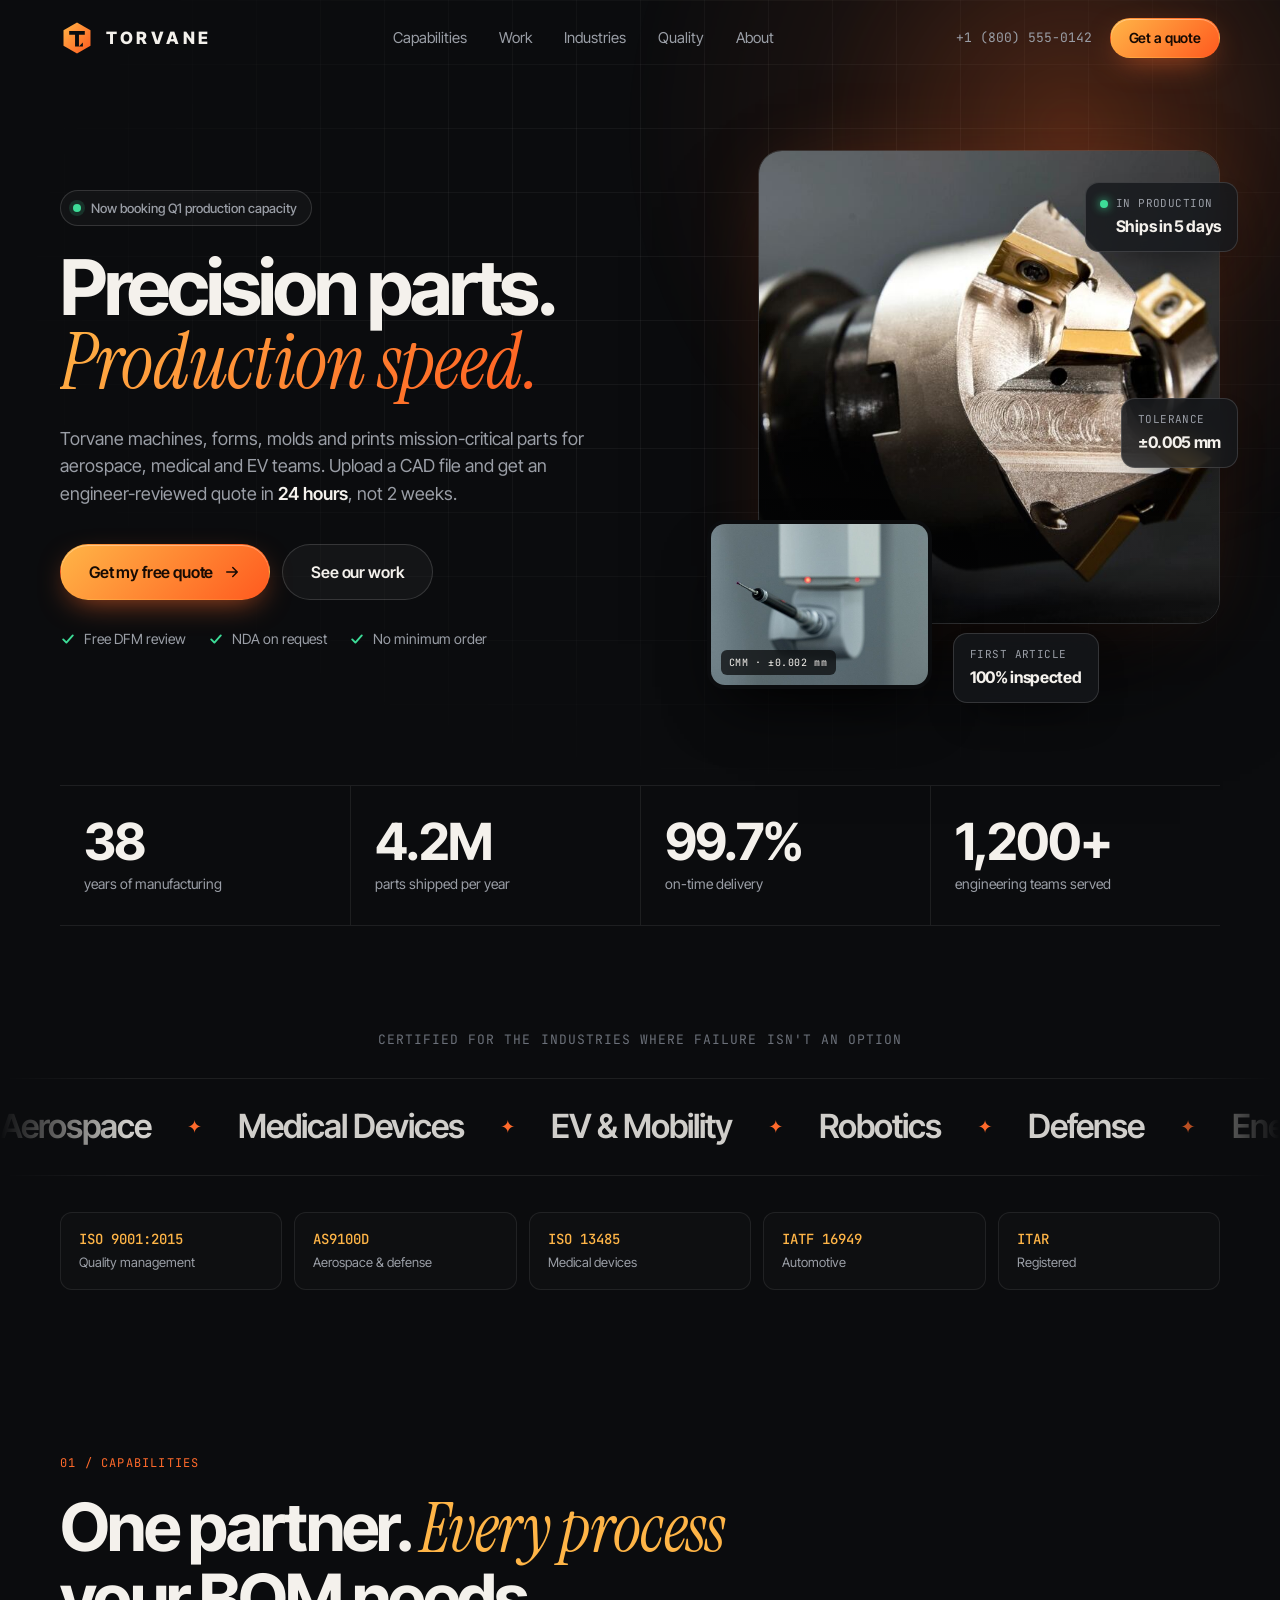
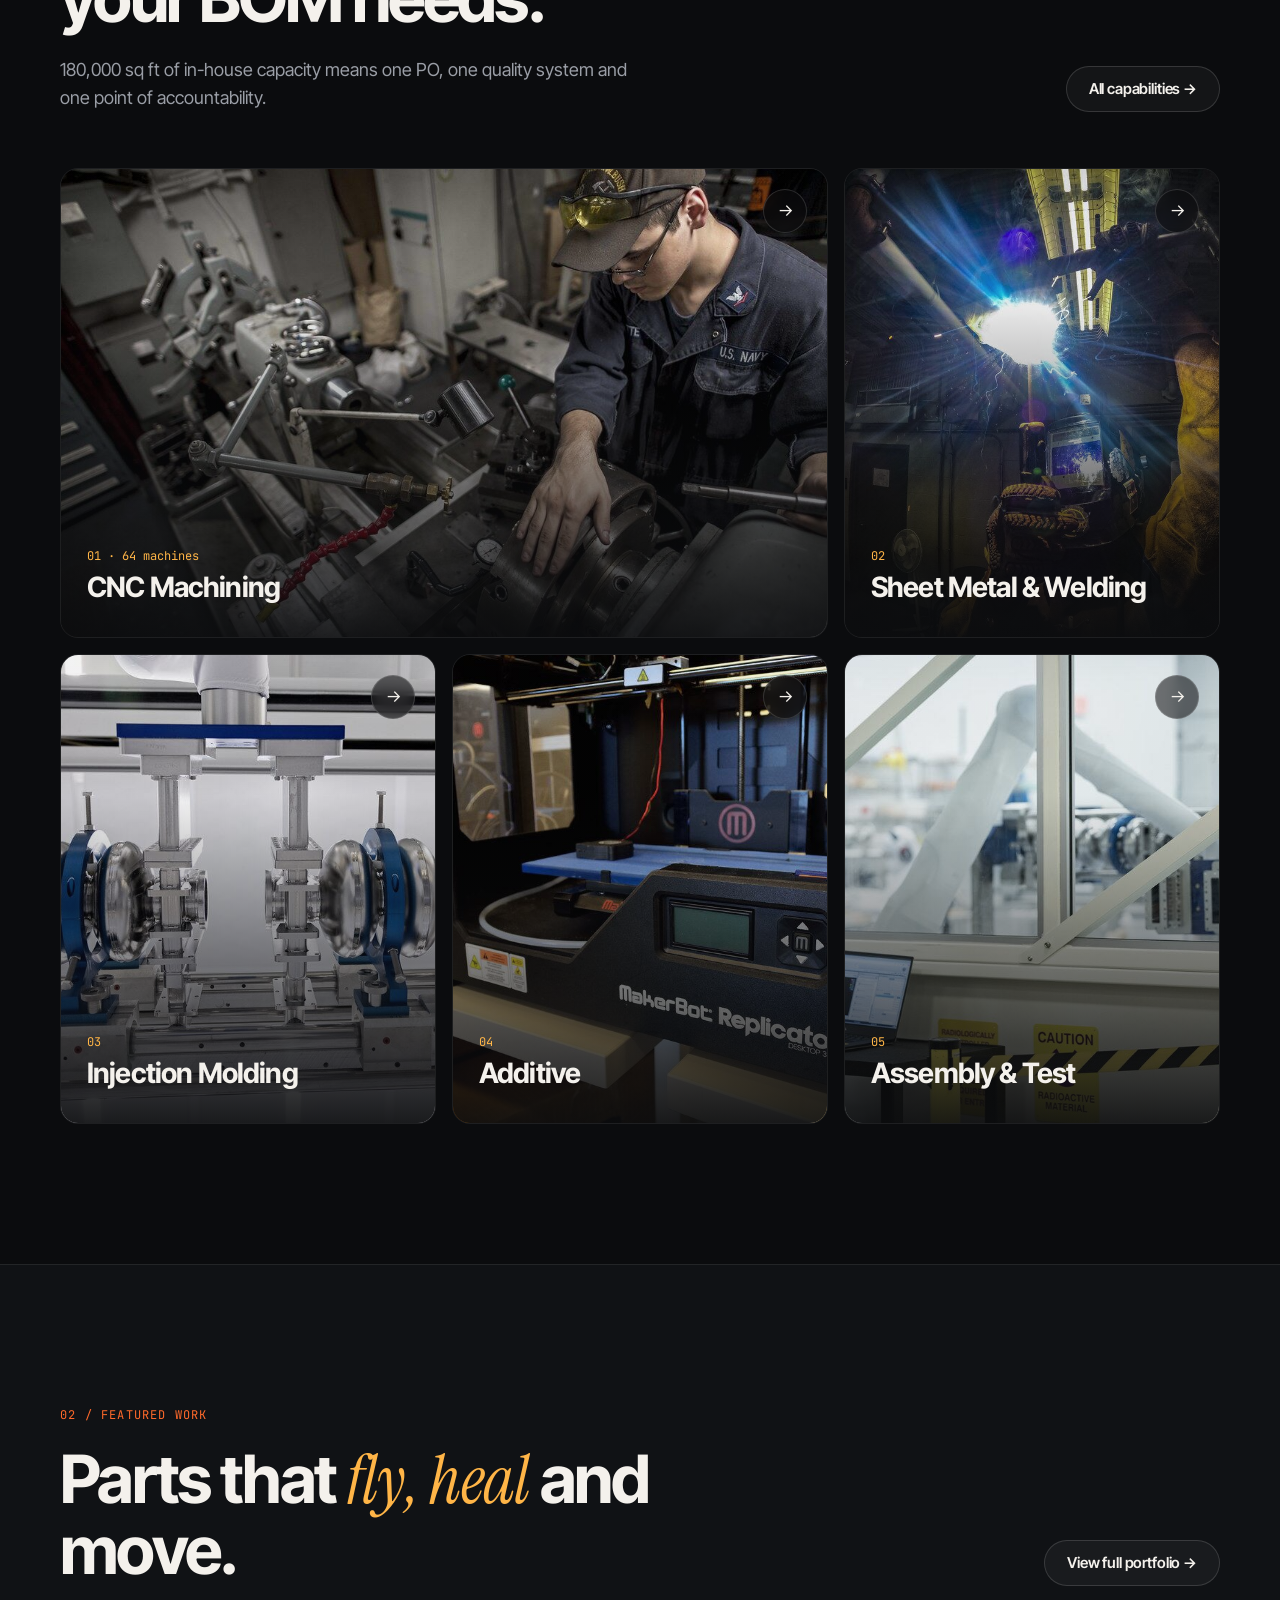
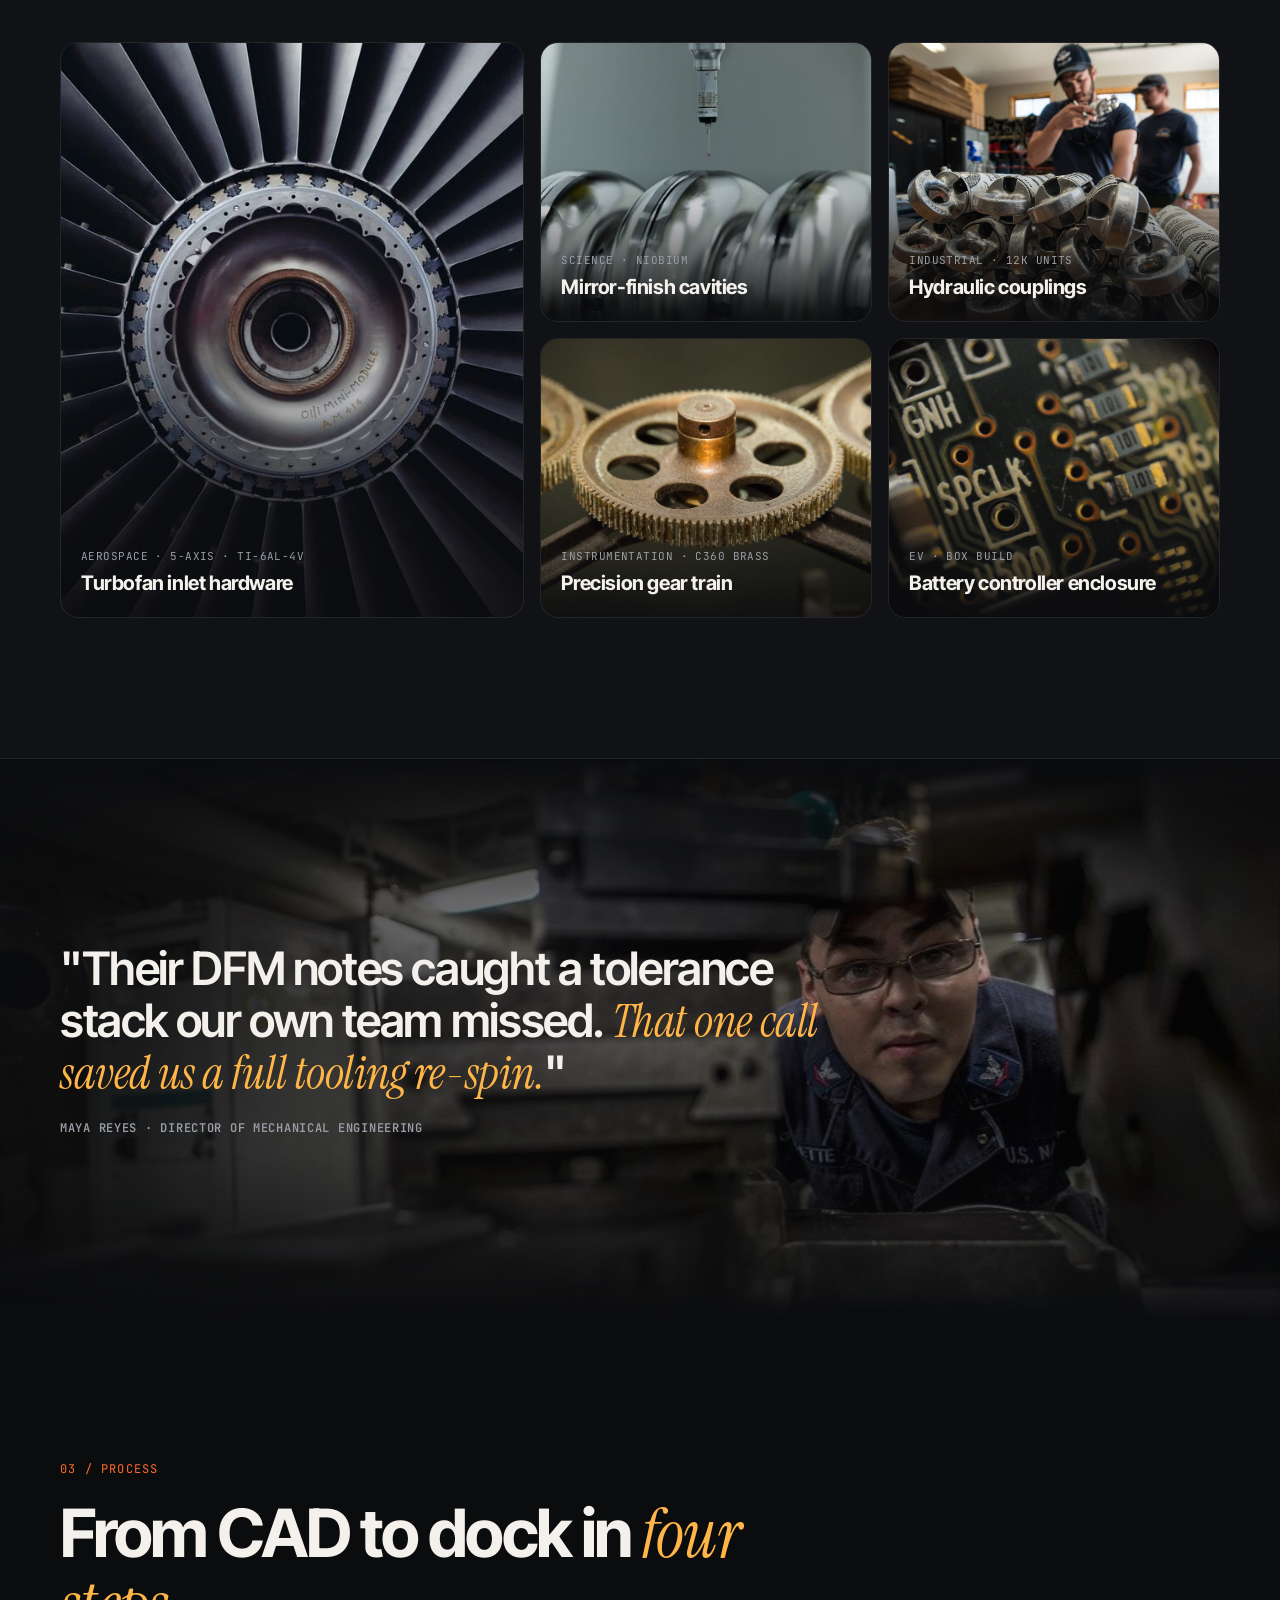
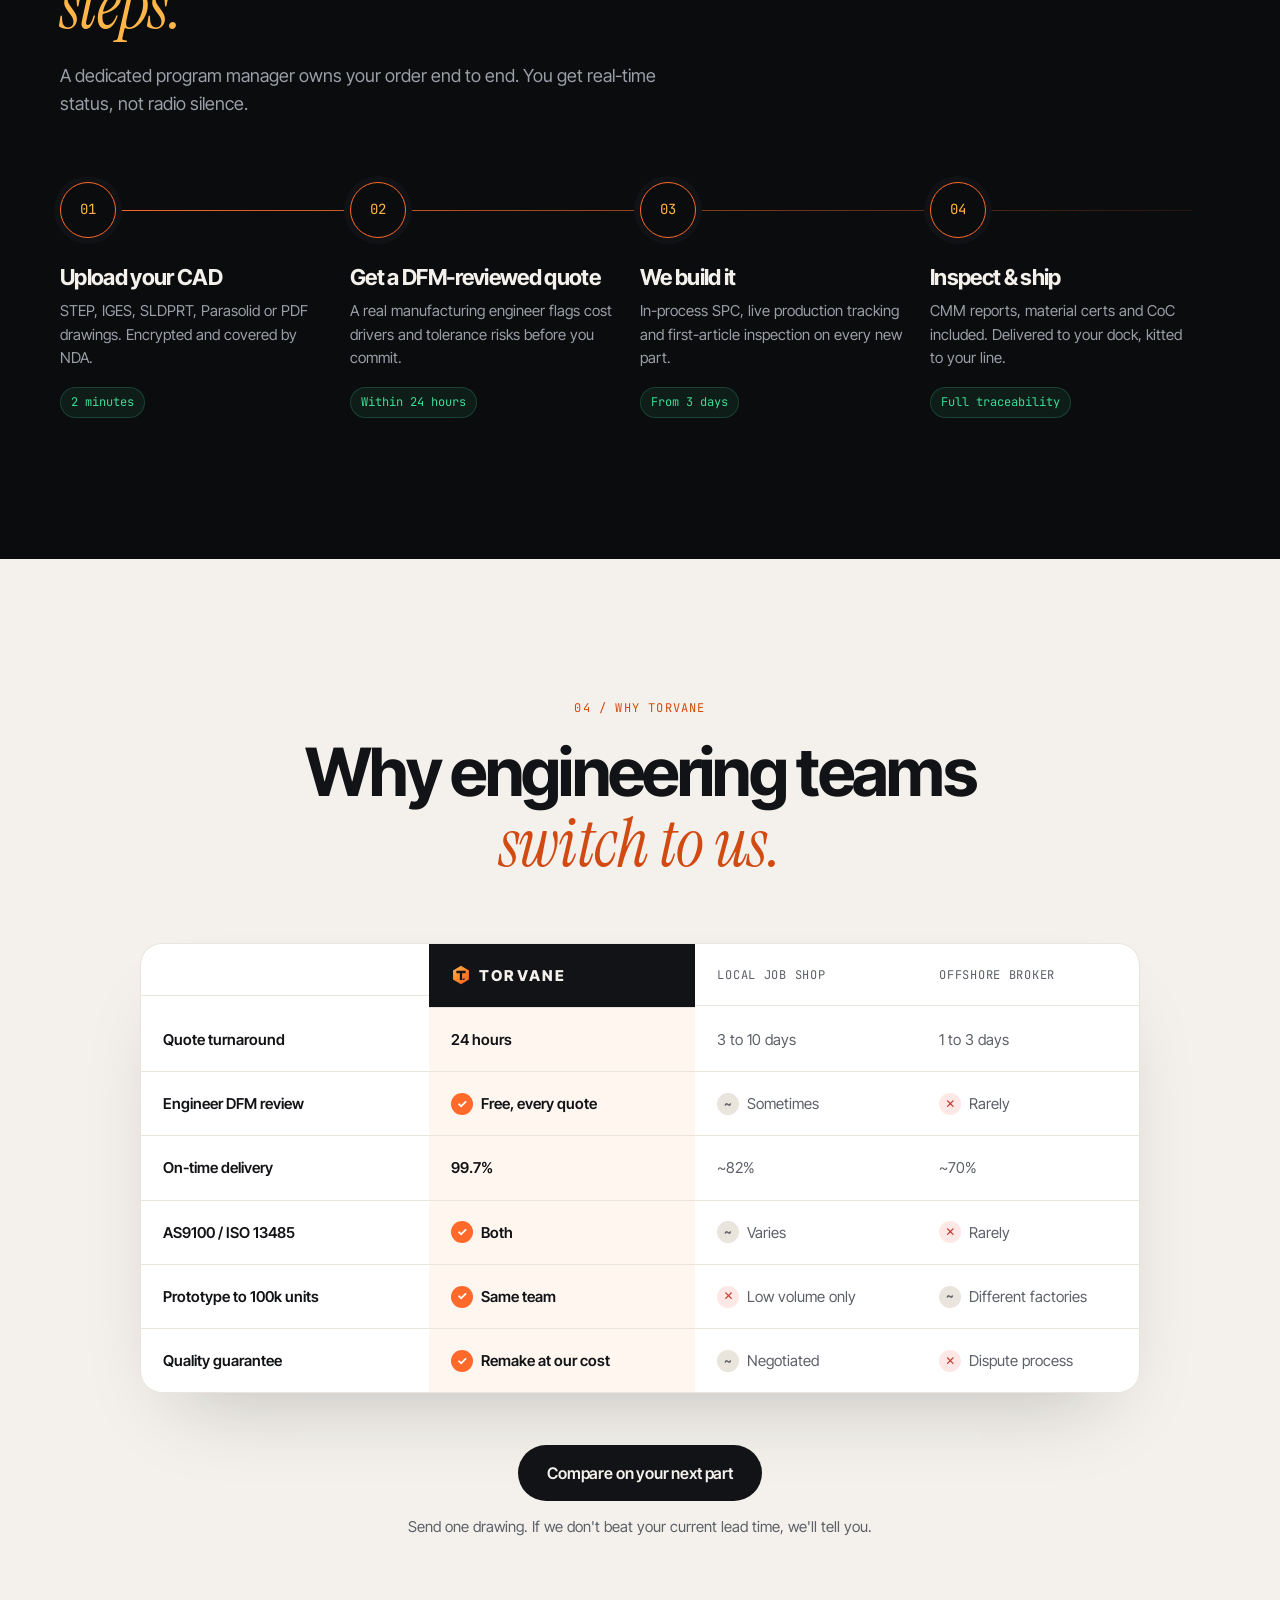
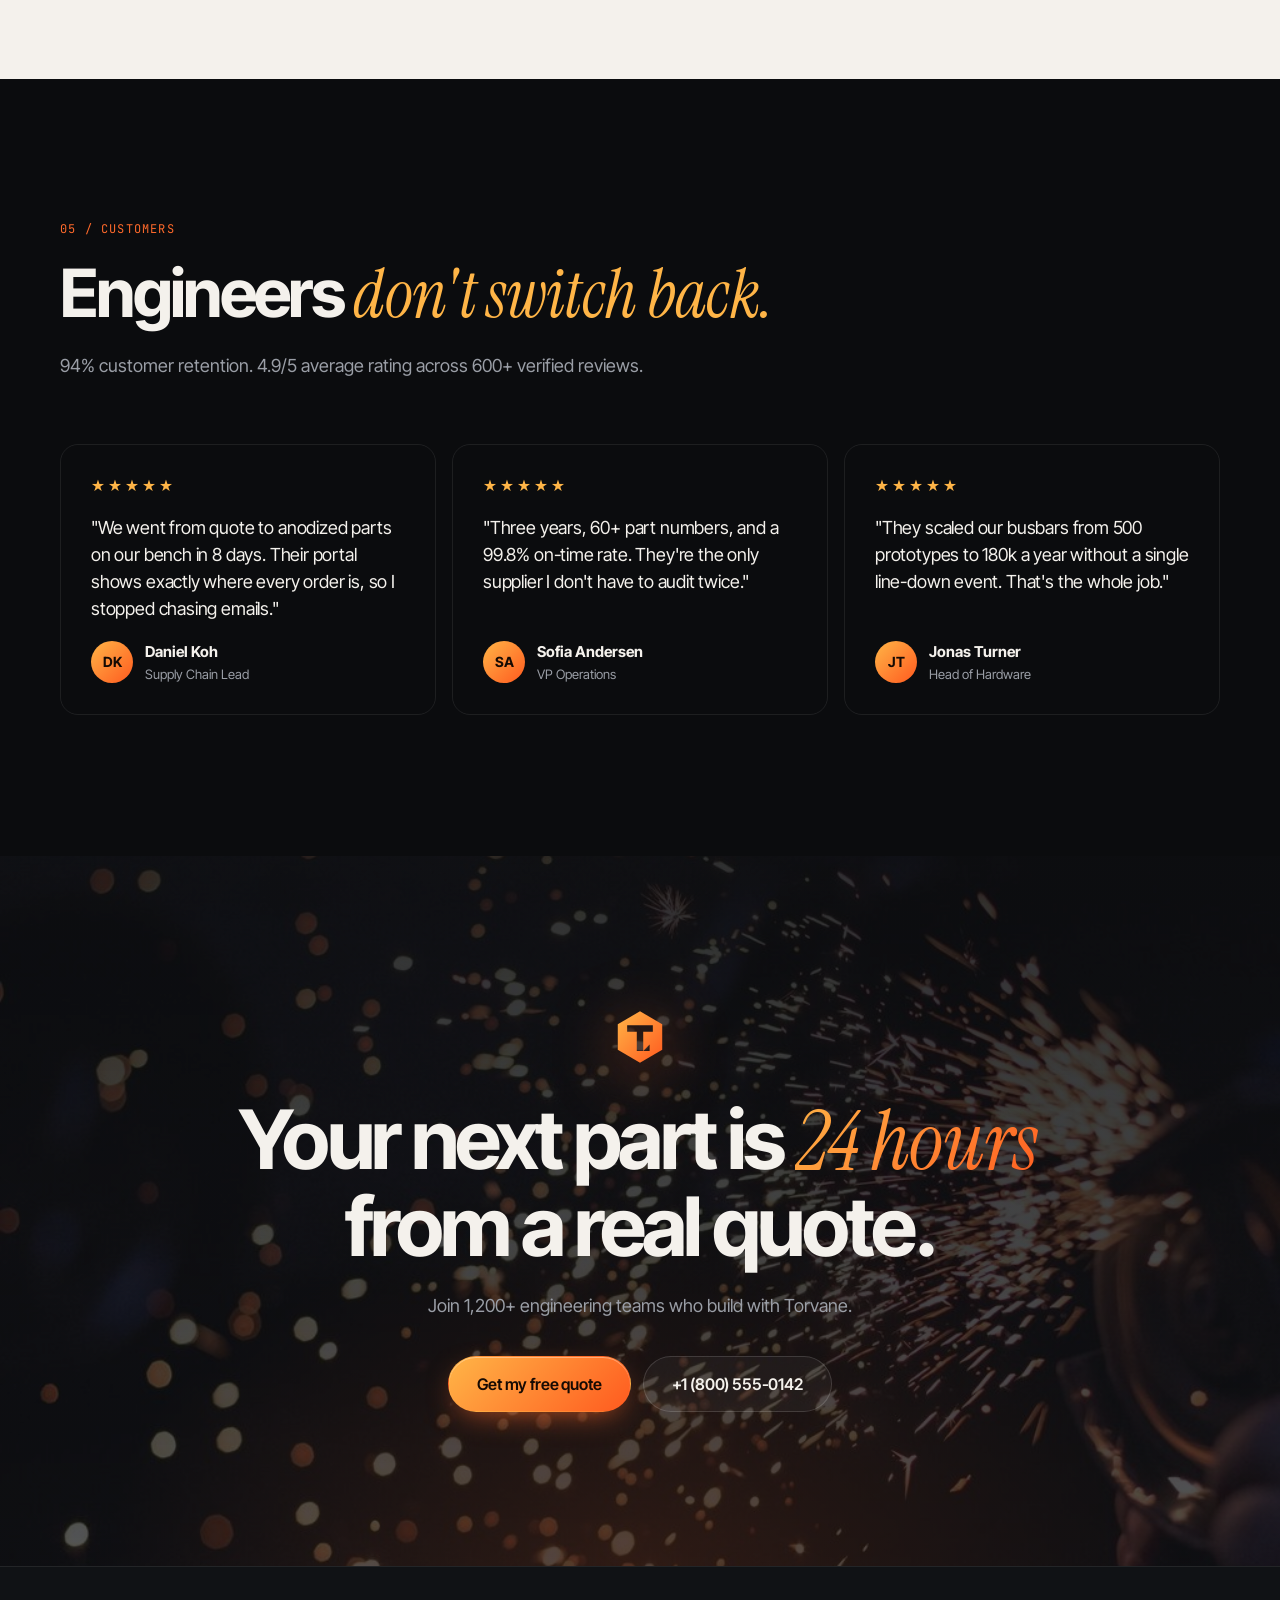
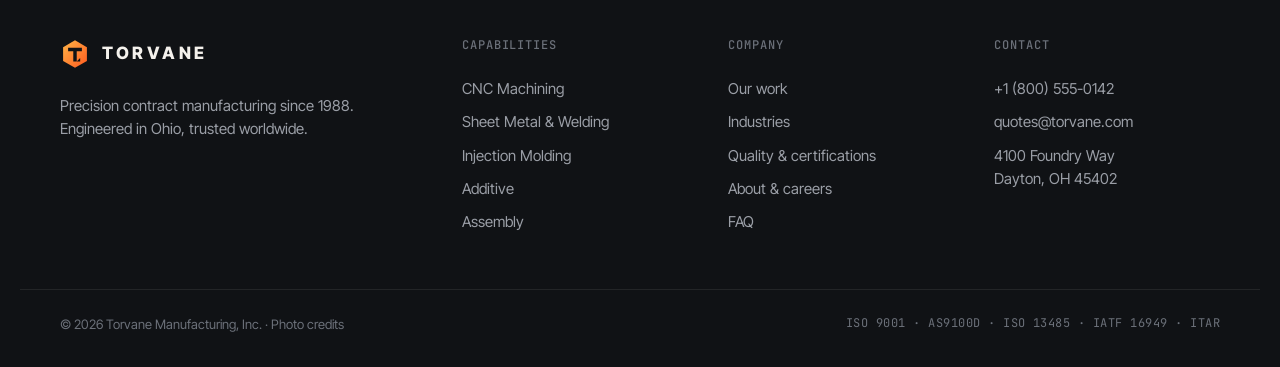
==== commit 59ac73ed: "Expand into a multipage site with work photography Split the landing page into Home, Capabilities, W" ====
--- a/index.html
+++ b/index.html
@@ -6,47 +6,47 @@
   <title>Torvane Manufacturing | Precision Parts at Production Speed</title>
   <meta name="description" content="Torvane is a precision contract manufacturer for CNC machining, sheet metal, injection molding and additive. ISO 9001 and AS9100D certified. DFM-reviewed quotes in 24 hours." />
   <meta name="theme-color" content="#0B0C0E" />
-  <meta property="og:title" content="Torvane Manufacturing | Precision parts. Production speed." />
-  <meta property="og:description" content="From prototype to 100,000 units. DFM-reviewed quotes in 24 hours, 99.7% on-time delivery." />
+  <meta property="og:title" content="Torvane Manufacturing | Precision Parts at Production Speed" />
+  <meta property="og:description" content="Torvane is a precision contract manufacturer for CNC machining, sheet metal, injection molding and additive. ISO 9001 and AS9100D certified. DFM-reviewed quotes in 24 hours." />
   <meta property="og:type" content="website" />
+  <meta property="og:image" content="assets/img/cnc-facemill.jpg" />
   <link rel="icon" href="assets/favicon.svg" type="image/svg+xml" />
   <link rel="preconnect" href="https://fonts.googleapis.com" />
   <link rel="preconnect" href="https://fonts.gstatic.com" crossorigin />
   <link href="https://fonts.googleapis.com/css2?family=Inter+Tight:wght@400;500;600;700;800&family=Instrument+Serif:ital@0;1&family=JetBrains+Mono:wght@400;500&display=swap" rel="stylesheet" />
   <link rel="stylesheet" href="styles.css" />
 </head>
-<body>
+<body data-page="home">
   <a class="skip" href="#main">Skip to content</a>
 
-  <!-- ================= NAV ================= -->
   <header class="nav" id="nav">
     <div class="container nav__inner">
-      <a href="#top" class="brand" aria-label="Torvane home">
+      <a href="index.html" class="brand" aria-label="Torvane home">
         <img src="assets/logo-mark.svg" alt="" width="34" height="34" />
         <span class="brand__word">TORVANE</span>
       </a>
       <nav class="nav__links" aria-label="Primary">
-        <a href="#capabilities">Capabilities</a>
-        <a href="#process">Process</a>
-        <a href="#industries">Industries</a>
-        <a href="#results">Results</a>
-        <a href="#faq">FAQ</a>
+        <a href="capabilities.html">Capabilities</a>
+        <a href="work.html">Work</a>
+        <a href="industries.html">Industries</a>
+        <a href="quality.html">Quality</a>
+        <a href="about.html">About</a>
       </nav>
       <div class="nav__cta">
         <a href="tel:+18005550142" class="nav__phone">+1 (800) 555-0142</a>
-        <a href="#quote" class="btn btn--primary btn--sm">Get a quote</a>
+        <a href="quote.html" class="btn btn--primary btn--sm">Get a quote</a>
         <button class="nav__toggle" aria-label="Open menu" aria-expanded="false" aria-controls="mobile-menu">
           <span></span><span></span>
         </button>
       </div>
     </div>
     <div class="mobile-menu" id="mobile-menu" hidden>
-      <a href="#capabilities">Capabilities</a>
-      <a href="#process">Process</a>
-      <a href="#industries">Industries</a>
-      <a href="#results">Results</a>
-      <a href="#faq">FAQ</a>
-      <a href="#quote" class="btn btn--primary">Get a quote in 24h</a>
+        <a href="capabilities.html">Capabilities</a>
+        <a href="work.html">Work</a>
+        <a href="industries.html">Industries</a>
+        <a href="quality.html">Quality</a>
+        <a href="about.html">About</a>
+      <a href="quote.html" class="btn btn--primary">Get a quote in 24h</a>
     </div>
   </header>
 
@@ -66,11 +66,11 @@
             Torvane machines, forms, molds and prints mission-critical parts for aerospace, medical and EV teams. Upload a CAD file and get an engineer-reviewed quote in <strong>24 hours</strong>, not 2 weeks.
           </p>
           <div class="hero__ctas reveal">
-            <a href="#quote" class="btn btn--primary btn--lg">
+            <a href="quote.html" class="btn btn--primary btn--lg">
               Get my free quote
               <svg width="18" height="18" viewBox="0 0 24 24" fill="none" aria-hidden="true"><path d="M5 12h14M13 6l6 6-6 6" stroke="currentColor" stroke-width="2" stroke-linecap="round" stroke-linejoin="round"/></svg>
             </a>
-            <a href="#process" class="btn btn--ghost btn--lg">See how it works</a>
+            <a href="work.html" class="btn btn--ghost btn--lg">See our work</a>
           </div>
           <ul class="hero__trust reveal" aria-label="Guarantees">
             <li><svg viewBox="0 0 20 20" aria-hidden="true"><path d="M4 10.5l4 4 8-9" /></svg>Free DFM review</li>
@@ -79,52 +79,17 @@
           </ul>
         </div>
 
-        <div class="hero__visual reveal" aria-hidden="true">
-          <div class="blueprint">
-            <div class="blueprint__head">
-              <span>DWG TV-2041 · FLANGE, BEARING</span>
-              <span class="mono-accent">REV C</span>
-            </div>
-            <svg class="blueprint__svg" viewBox="0 0 400 340">
-              <g class="bp-grid">
-                <path d="M0 40H400M0 80H400M0 120H400M0 160H400M0 200H400M0 240H400M0 280H400M0 320H400M40 0V340M80 0V340M120 0V340M160 0V340M200 0V340M240 0V340M280 0V340M320 0V340M360 0V340" />
-              </g>
-              <g class="bp-part" transform="translate(200 170)">
-                <circle class="draw" r="120" />
-                <circle class="draw d2" r="104" />
-                <circle class="draw d3" r="42" />
-                <circle class="draw d3" r="34" />
-                <path class="draw d3" d="M-6 -42V-52H6V-42" />
-                <g class="bolts">
-                  <circle class="draw d4" cx="0" cy="-78" r="9" />
-                  <circle class="draw d4" cx="67.5" cy="-39" r="9" />
-                  <circle class="draw d4" cx="67.5" cy="39" r="9" />
-                  <circle class="draw d4" cx="0" cy="78" r="9" />
-                  <circle class="draw d4" cx="-67.5" cy="39" r="9" />
-                  <circle class="draw d4" cx="-67.5" cy="-39" r="9" />
-                </g>
-                <circle class="center" r="78" />
-                <path class="center" d="M-140 0H140M0 -140V140" />
-              </g>
-              <g class="bp-dim">
-                <path d="M80 318H320M80 312V324M320 312V324" />
-                <text x="200" y="312" text-anchor="middle">Ø240.00 ±0.01</text>
-                <path d="M300 92L356 46H392" />
-                <text x="392" y="40" text-anchor="end">6× Ø18 H7</text>
-                <path d="M228 152L268 112" />
-                <text x="16" y="28">Ø84.00 / Ø68.00</text>
-              </g>
-              <rect class="scan" x="0" y="0" width="400" height="2" />
-            </svg>
-            <div class="blueprint__foot">
-              <div><span>MATERIAL</span><b>Al 6061-T6</b></div>
-              <div><span>FINISH</span><b>Type III Anodize</b></div>
-              <div><span>QTY</span><b>2,500</b></div>
-            </div>
-          </div>
-          <div class="chip chip--a"><span class="chip__k">Tolerance</span><span class="chip__v">±0.005 mm</span></div>
-          <div class="chip chip--b"><span class="chip__live"></span><span class="chip__k">In production</span><span class="chip__v">Ships in 5 days</span></div>
-          <div class="chip chip--c"><span class="chip__k">CMM inspected</span><span class="chip__v">100% first article</span></div>
+        <div class="hero__photo reveal">
+          <div class="hero__photo-main">
+            <img src="assets/img/cnc-facemill.jpg" alt="Indexable face mill with carbide inserts in a CNC tool holder" width="1024" height="683" fetchpriority="high" />
+          </div>
+          <div class="hero__photo-inset">
+            <img src="assets/img/cmm-probe.jpg" alt="CMM probe measuring a precision part" width="1024" height="682" />
+            <span class="hero__photo-tag">CMM · ±0.002 mm</span>
+          </div>
+          <div class="chip chip--a" aria-hidden="true"><span class="chip__k">Tolerance</span><span class="chip__v">±0.005 mm</span></div>
+          <div class="chip chip--b" aria-hidden="true"><span class="chip__live"></span><span class="chip__k">In production</span><span class="chip__v">Ships in 5 days</span></div>
+          <div class="chip chip--c" aria-hidden="true"><span class="chip__k">First article</span><span class="chip__v">100% inspected</span></div>
         </div>
       </div>
 
@@ -138,13 +103,13 @@
       </div>
     </section>
 
-    <!-- ================= CERT / INDUSTRY STRIP ================= -->
-    <section class="strip" id="industries" aria-label="Industries and certifications">
+    <!-- ================= INDUSTRIES / CERTS ================= -->
+    <section class="strip" aria-label="Industries and certifications">
       <div class="strip__label">Certified for the industries where failure isn't an option</div>
       <div class="marquee">
         <div class="marquee__track">
-          <span>Aerospace</span><i>✦</i><span>Medical Devices</span><i>✦</i><span>EV &amp; Mobility</span><i>✦</i><span>Robotics</span><i>✦</i><span>Defense</span><i>✦</i><span>Energy</span><i>✦</i><span>Semiconductor</span><i>✦</i><span>Consumer Hardware</span><i>✦</i>
-          <span aria-hidden="true">Aerospace</span><i>✦</i><span aria-hidden="true">Medical Devices</span><i>✦</i><span aria-hidden="true">EV &amp; Mobility</span><i>✦</i><span aria-hidden="true">Robotics</span><i>✦</i><span aria-hidden="true">Defense</span><i>✦</i><span aria-hidden="true">Energy</span><i>✦</i><span aria-hidden="true">Semiconductor</span><i>✦</i><span aria-hidden="true">Consumer Hardware</span><i>✦</i>
+          <span>Aerospace</span><i>✦</i><span>Medical Devices</span><i>✦</i><span>EV &amp; Mobility</span><i>✦</i><span>Robotics</span><i>✦</i><span>Defense</span><i>✦</i><span>Energy</span><i>✦</i><span>Semiconductor</span><i>✦</i><span>Industrial Equipment</span><i>✦</i>
+          <span aria-hidden="true">Aerospace</span><i>✦</i><span aria-hidden="true">Medical Devices</span><i>✦</i><span aria-hidden="true">EV &amp; Mobility</span><i>✦</i><span aria-hidden="true">Robotics</span><i>✦</i><span aria-hidden="true">Defense</span><i>✦</i><span aria-hidden="true">Energy</span><i>✦</i><span aria-hidden="true">Semiconductor</span><i>✦</i><span aria-hidden="true">Industrial Equipment</span><i>✦</i>
         </div>
       </div>
       <div class="container certs">
@@ -157,117 +122,113 @@
     </section>
 
     <!-- ================= CAPABILITIES ================= -->
-    <section class="section" id="capabilities">
+    <section class="section">
+      <div class="container">
+        <div class="head-row">
+          <div class="section__head">
+            <p class="kicker reveal">01 / Capabilities</p>
+            <h2 class="reveal">One partner. <em>Every process</em> your BOM needs.</h2>
+            <p class="section__lede reveal">180,000 sq ft of in-house capacity means one PO, one quality system and one point of accountability.</p>
+          </div>
+          <a href="capabilities.html" class="btn btn--ghost reveal">All capabilities →</a>
+        </div>
+        <div class="icards">
+          <a href="capabilities.html#cnc" class="icard icard--wide reveal">
+            <img src="assets/img/machinist-turning.jpg" alt="Machinist setting up a turning operation" loading="lazy" />
+            <span class="icard__go" aria-hidden="true">→</span>
+            <div class="icard__body"><span class="icard__n">01 · 64 machines</span><h3>CNC Machining</h3><p>3, 4 and 5-axis milling plus Swiss-type turning. Tolerances to ±0.005 mm in 50+ certified materials.</p></div>
+          </a>
+          <a href="capabilities.html#sheet-metal" class="icard reveal">
+            <img src="assets/img/welding-blue.jpg" alt="Welder working on a steel assembly" loading="lazy" />
+            <span class="icard__go" aria-hidden="true">→</span>
+            <div class="icard__body"><span class="icard__n">02</span><h3>Sheet Metal &amp; Welding</h3><p>Fiber laser, CNC press brakes and certified TIG/MIG welding.</p></div>
+          </a>
+          <a href="capabilities.html#molding" class="icard reveal">
+            <img src="assets/img/robot-line.jpg" alt="Automated robotic production cell" loading="lazy" />
+            <span class="icard__go" aria-hidden="true">→</span>
+            <div class="icard__body"><span class="icard__n">03</span><h3>Injection Molding</h3><p>In-house tooling, T1 samples in 15 days, 50 to 500-ton presses.</p></div>
+          </a>
+          <a href="capabilities.html#additive" class="icard reveal">
+            <img src="assets/img/printer-3d.jpg" alt="Industrial 3D printer" loading="lazy" />
+            <span class="icard__go" aria-hidden="true">→</span>
+            <div class="icard__body"><span class="icard__n">04</span><h3>Additive</h3><p>Metal DMLS, SLS, MJF and SLA for prototypes and end-use parts.</p></div>
+          </a>
+          <a href="capabilities.html#assembly" class="icard reveal">
+            <img src="assets/img/robot-operator.jpg" alt="Technician running an automated assembly cell" loading="lazy" />
+            <span class="icard__go" aria-hidden="true">→</span>
+            <div class="icard__body"><span class="icard__n">05</span><h3>Assembly &amp; Test</h3><p>Box builds, clean-room assembly, functional test and kitting.</p></div>
+          </a>
+        </div>
+      </div>
+    </section>
+
+    <!-- ================= FEATURED WORK ================= -->
+    <section class="section section--alt">
+      <div class="container">
+        <div class="head-row">
+          <div class="section__head">
+            <p class="kicker reveal">02 / Featured work</p>
+            <h2 class="reveal">Parts that <em>fly, heal</em> and move.</h2>
+          </div>
+          <a href="work.html" class="btn btn--ghost reveal">View full portfolio →</a>
+        </div>
+        <div class="work-strip">
+          <a href="work.html" class="wtile reveal">
+            <img src="assets/img/turbine.jpg" alt="Jet engine fan blades" loading="lazy" />
+            <div class="wtile__meta"><span>Aerospace · 5-axis · Ti-6Al-4V</span><b>Turbofan inlet hardware</b></div>
+          </a>
+          <a href="work.html" class="wtile reveal">
+            <img src="assets/img/cmm-parts.jpg" alt="Polished precision components under CMM inspection" loading="lazy" />
+            <div class="wtile__meta"><span>Science · Niobium</span><b>Mirror-finish cavities</b></div>
+          </a>
+          <a href="work.html" class="wtile reveal">
+            <img src="assets/img/parts-batch.jpg" alt="Batch of machined steel couplings" loading="lazy" />
+            <div class="wtile__meta"><span>Industrial · 12k units</span><b>Hydraulic couplings</b></div>
+          </a>
+          <a href="work.html" class="wtile reveal">
+            <img src="assets/img/gears-brass.jpg" alt="Precision brass gear train" loading="lazy" />
+            <div class="wtile__meta"><span>Instrumentation · C360 Brass</span><b>Precision gear train</b></div>
+          </a>
+          <a href="work.html" class="wtile reveal">
+            <img src="assets/img/pcb.jpg" alt="Macro of a printed circuit board" loading="lazy" />
+            <div class="wtile__meta"><span>EV · Box build</span><b>Battery controller enclosure</b></div>
+          </a>
+        </div>
+      </div>
+    </section>
+
+    <!-- ================= IMAGE BAND ================= -->
+    <section class="band" aria-label="Customer quote">
+      <img src="assets/img/machinist-mill.jpg" alt="" loading="lazy" data-parallax />
+      <div class="container">
+        <blockquote class="reveal">"Their DFM notes caught a tolerance stack our own team missed. <em>That one call saved us a full tooling re-spin.</em>"<cite>Maya Reyes · Director of Mechanical Engineering</cite></blockquote>
+      </div>
+    </section>
+
+    <!-- ================= PROCESS ================= -->
+    <section class="section" id="process">
       <div class="container">
         <div class="section__head">
-          <p class="kicker reveal">01 / Capabilities</p>
-          <h2 class="reveal">One partner. <em>Every process</em> your BOM needs.</h2>
-          <p class="section__lede reveal">Stop juggling six vendors. 180,000 sq ft of in-house capacity means one PO, one quality system and one point of accountability.</p>
-        </div>
-
-        <div class="bento">
-          <article class="card card--xl reveal">
-            <div class="card__icon">
-              <svg viewBox="0 0 32 32" aria-hidden="true"><path d="M6 26h20M10 26V14l6-8 6 8v12M13 18h6M16 6v4"/></svg>
-            </div>
-            <h3>CNC Machining</h3>
-            <p>3, 4 and 5-axis milling plus Swiss-type turning across 64 machines. Aluminum, titanium, Inconel, PEEK and 50+ certified materials.</p>
-            <ul class="specs">
-              <li><span>Tolerance</span><b>±0.005 mm</b></li>
-              <li><span>Max envelope</span><b>2000 × 800 × 600 mm</b></li>
-              <li><span>Lead time</span><b>from 3 days</b></li>
-            </ul>
-            <div class="card__art" aria-hidden="true">
-              <svg viewBox="0 0 200 200"><g fill="none" stroke="currentColor" stroke-width="1"><circle cx="100" cy="100" r="80"/><circle cx="100" cy="100" r="60"/><circle cx="100" cy="100" r="40"/><circle cx="100" cy="100" r="20"/><path d="M100 10v180M10 100h180"/></g></svg>
-            </div>
-          </article>
-
-          <article class="card reveal">
-            <div class="card__icon"><svg viewBox="0 0 32 32" aria-hidden="true"><path d="M5 22l11-6 11 6M5 22v4h22v-4M16 16V6"/></svg></div>
-            <h3>Sheet Metal</h3>
-            <p>Fiber laser cutting, CNC press brakes, PEM insertion and robotic welding.</p>
-            <ul class="specs"><li><span>Gauge</span><b>0.5 to 25 mm</b></li></ul>
-          </article>
-
-          <article class="card reveal">
-            <div class="card__icon"><svg viewBox="0 0 32 32" aria-hidden="true"><rect x="6" y="8" width="20" height="16" rx="2"/><path d="M6 16h20M16 8v16"/></svg></div>
-            <h3>Injection Molding</h3>
-            <p>In-house tooling with T1 samples in 15 days. 50 to 500-ton presses.</p>
-            <ul class="specs"><li><span>Volume</span><b>1k to 1M+ units</b></li></ul>
-          </article>
-
-          <article class="card reveal">
-            <div class="card__icon"><svg viewBox="0 0 32 32" aria-hidden="true"><path d="M8 24h16M10 20h12M12 16h8M14 12h4M16 6v4"/></svg></div>
-            <h3>Additive</h3>
-            <p>Metal DMLS, SLS, MJF and SLA for prototypes, fixtures and low-volume end-use parts.</p>
-            <ul class="specs"><li><span>Layer</span><b>from 20 µm</b></li></ul>
-          </article>
-
-          <article class="card reveal">
-            <div class="card__icon"><svg viewBox="0 0 32 32" aria-hidden="true"><circle cx="16" cy="16" r="9"/><path d="M16 4v3M16 25v3M4 16h3M25 16h3"/></svg></div>
-            <h3>Finishing</h3>
-            <p>Anodizing, powder coat, passivation, plating, bead blast and laser marking.</p>
-            <ul class="specs"><li><span>Options</span><b>40+ finishes</b></li></ul>
-          </article>
-
-          <article class="card card--wide reveal">
-            <div class="card__icon"><svg viewBox="0 0 32 32" aria-hidden="true"><path d="M6 10l10-5 10 5v12l-10 5-10-5zM6 10l10 5 10-5M16 15v12"/></svg></div>
-            <div>
-              <h3>Assembly &amp; Kitting</h3>
-              <p>Box builds, sub-assemblies, functional testing, serialization and direct-to-line kitting. We ship finished product, not just parts.</p>
-            </div>
-            <a href="#quote" class="card__link">Quote an assembly <span aria-hidden="true">→</span></a>
-          </article>
-        </div>
-      </div>
-    </section>
-
-    <!-- ================= PROCESS ================= -->
-    <section class="section section--alt" id="process">
-      <div class="container">
-        <div class="section__head">
-          <p class="kicker reveal">02 / Process</p>
+          <p class="kicker reveal">03 / Process</p>
           <h2 class="reveal">From CAD to dock in <em>four steps.</em></h2>
           <p class="section__lede reveal">A dedicated program manager owns your order end to end. You get real-time status, not radio silence.</p>
         </div>
-
         <ol class="steps">
-          <li class="step reveal">
-            <span class="step__n">01</span>
-            <h3>Upload your CAD</h3>
-            <p>STEP, IGES, SLDPRT, Parasolid or PDF drawings. Encrypted and covered by NDA.</p>
-            <span class="step__t">2 minutes</span>
-          </li>
-          <li class="step reveal">
-            <span class="step__n">02</span>
-            <h3>Get a DFM-reviewed quote</h3>
-            <p>A real manufacturing engineer flags cost drivers and tolerance risks before you commit.</p>
-            <span class="step__t">Within 24 hours</span>
-          </li>
-          <li class="step reveal">
-            <span class="step__n">03</span>
-            <h3>We build it</h3>
-            <p>In-process SPC, live production tracking and first-article inspection on every new part.</p>
-            <span class="step__t">From 3 days</span>
-          </li>
-          <li class="step reveal">
-            <span class="step__n">04</span>
-            <h3>Inspect &amp; ship</h3>
-            <p>CMM reports, material certs and CoC included. Delivered to your dock, kitted to your line.</p>
-            <span class="step__t">Full traceability</span>
-          </li>
+          <li class="step reveal"><span class="step__n">01</span><h3>Upload your CAD</h3><p>STEP, IGES, SLDPRT, Parasolid or PDF drawings. Encrypted and covered by NDA.</p><span class="step__t">2 minutes</span></li>
+          <li class="step reveal"><span class="step__n">02</span><h3>Get a DFM-reviewed quote</h3><p>A real manufacturing engineer flags cost drivers and tolerance risks before you commit.</p><span class="step__t">Within 24 hours</span></li>
+          <li class="step reveal"><span class="step__n">03</span><h3>We build it</h3><p>In-process SPC, live production tracking and first-article inspection on every new part.</p><span class="step__t">From 3 days</span></li>
+          <li class="step reveal"><span class="step__n">04</span><h3>Inspect &amp; ship</h3><p>CMM reports, material certs and CoC included. Delivered to your dock, kitted to your line.</p><span class="step__t">Full traceability</span></li>
         </ol>
       </div>
     </section>
 
-    <!-- ================= COMPARISON (light) ================= -->
-    <section class="section section--light" id="why">
+    <!-- ================= COMPARISON ================= -->
+    <section class="section section--light">
       <div class="container">
         <div class="section__head section__head--center">
-          <p class="kicker reveal">03 / Why Torvane</p>
+          <p class="kicker reveal">04 / Why Torvane</p>
           <h2 class="reveal">Why engineering teams <em>switch to us.</em></h2>
         </div>
-
         <div class="compare reveal" role="table" aria-label="Torvane compared with alternatives">
           <div class="compare__row compare__row--head" role="row">
             <span role="columnheader"></span>
@@ -275,86 +236,29 @@
             <span role="columnheader">Local job shop</span>
             <span role="columnheader">Offshore broker</span>
           </div>
-          <div class="compare__row" role="row">
-            <span role="rowheader">Quote turnaround</span>
-            <span role="cell" class="is-us">24 hours</span>
-            <span role="cell">3 to 10 days</span>
-            <span role="cell">1 to 3 days</span>
-          </div>
-          <div class="compare__row" role="row">
-            <span role="rowheader">Engineer DFM review</span>
-            <span role="cell" class="is-us"><i class="yes">✓</i> Free, every quote</span>
-            <span role="cell"><i class="meh">~</i> Sometimes</span>
-            <span role="cell"><i class="no">✕</i> Rarely</span>
-          </div>
-          <div class="compare__row" role="row">
-            <span role="rowheader">On-time delivery</span>
-            <span role="cell" class="is-us">99.7%</span>
-            <span role="cell">~82%</span>
-            <span role="cell">~70%</span>
-          </div>
-          <div class="compare__row" role="row">
-            <span role="rowheader">AS9100 / ISO 13485</span>
-            <span role="cell" class="is-us"><i class="yes">✓</i> Both</span>
-            <span role="cell"><i class="meh">~</i> Varies</span>
-            <span role="cell"><i class="no">✕</i> Rarely</span>
-          </div>
-          <div class="compare__row" role="row">
-            <span role="rowheader">Prototype to 100k units</span>
-            <span role="cell" class="is-us"><i class="yes">✓</i> Same team</span>
-            <span role="cell"><i class="no">✕</i> Low volume only</span>
-            <span role="cell"><i class="meh">~</i> Different factories</span>
-          </div>
-          <div class="compare__row" role="row">
-            <span role="rowheader">Quality guarantee</span>
-            <span role="cell" class="is-us"><i class="yes">✓</i> Remake at our cost</span>
-            <span role="cell"><i class="meh">~</i> Negotiated</span>
-            <span role="cell"><i class="no">✕</i> Dispute process</span>
-          </div>
-        </div>
-
+          <div class="compare__row" role="row"><span role="rowheader">Quote turnaround</span><span role="cell" class="is-us">24 hours</span><span role="cell">3 to 10 days</span><span role="cell">1 to 3 days</span></div>
+          <div class="compare__row" role="row"><span role="rowheader">Engineer DFM review</span><span role="cell" class="is-us"><i class="yes">✓</i> Free, every quote</span><span role="cell"><i class="meh">~</i> Sometimes</span><span role="cell"><i class="no">✕</i> Rarely</span></div>
+          <div class="compare__row" role="row"><span role="rowheader">On-time delivery</span><span role="cell" class="is-us">99.7%</span><span role="cell">~82%</span><span role="cell">~70%</span></div>
+          <div class="compare__row" role="row"><span role="rowheader">AS9100 / ISO 13485</span><span role="cell" class="is-us"><i class="yes">✓</i> Both</span><span role="cell"><i class="meh">~</i> Varies</span><span role="cell"><i class="no">✕</i> Rarely</span></div>
+          <div class="compare__row" role="row"><span role="rowheader">Prototype to 100k units</span><span role="cell" class="is-us"><i class="yes">✓</i> Same team</span><span role="cell"><i class="no">✕</i> Low volume only</span><span role="cell"><i class="meh">~</i> Different factories</span></div>
+          <div class="compare__row" role="row"><span role="rowheader">Quality guarantee</span><span role="cell" class="is-us"><i class="yes">✓</i> Remake at our cost</span><span role="cell"><i class="meh">~</i> Negotiated</span><span role="cell"><i class="no">✕</i> Dispute process</span></div>
+        </div>
         <div class="center-cta reveal">
-          <a href="#quote" class="btn btn--dark btn--lg">Compare on your next part</a>
+          <a href="quote.html" class="btn btn--dark btn--lg">Compare on your next part</a>
           <p>Send one drawing. If we don't beat your current lead time, we'll tell you.</p>
         </div>
       </div>
     </section>
 
-    <!-- ================= RESULTS ================= -->
-    <section class="section" id="results">
+    <!-- ================= TESTIMONIALS ================= -->
+    <section class="section">
       <div class="container">
         <div class="section__head">
-          <p class="kicker reveal">04 / Results</p>
-          <h2 class="reveal">Outcomes, <em>not just parts.</em></h2>
-        </div>
-
-        <div class="cases">
-          <article class="case reveal">
-            <div class="case__tag">Aerospace · Tier 1 supplier</div>
-            <div class="case__metric"><b>41%</b><span>lower unit cost</span></div>
-            <p>Consolidated a 23-part titanium actuator housing from four vendors into one Torvane program, with DFM changes that eliminated two setups.</p>
-            <div class="case__meta"><span>5-axis CNC</span><span>Ti-6Al-4V</span><span>AS9100D</span></div>
-          </article>
-          <article class="case reveal">
-            <div class="case__tag">Medical devices · Surgical robotics</div>
-            <div class="case__metric"><b>6 wks</b><span>faster to clinical build</span></div>
-            <p>Delivered 340 validated instrument components with full ISO 13485 documentation packages ahead of an FDA submission deadline.</p>
-            <div class="case__meta"><span>Swiss turning</span><span>316L</span><span>Passivation</span></div>
-          </article>
-          <article class="case reveal">
-            <div class="case__tag">EV &amp; Mobility · Battery systems</div>
-            <div class="case__metric"><b>0 PPM</b><span>defects across 180k units</span></div>
-            <p>Scaled busbar and enclosure production from 500 prototypes to 180,000 units per year without a single line-down event.</p>
-            <div class="case__meta"><span>Sheet metal</span><span>C110 Copper</span><span>IATF 16949</span></div>
-          </article>
-        </div>
-
+          <p class="kicker reveal">05 / Customers</p>
+          <h2 class="reveal">Engineers <em>don't switch back.</em></h2>
+          <p class="section__lede reveal">94% customer retention. 4.9/5 average rating across 600+ verified reviews.</p>
+        </div>
         <div class="quotes">
-          <figure class="quote reveal">
-            <div class="stars" aria-label="5 out of 5 stars">★★★★★</div>
-            <blockquote>"Torvane's DFM notes caught a tolerance stack issue our own team missed. That one call saved us a full re-spin of the tooling."</blockquote>
-            <figcaption><span class="avatar">MR</span><span><b>Maya Reyes</b>Director of Mechanical Engineering</span></figcaption>
-          </figure>
           <figure class="quote reveal">
             <div class="stars" aria-label="5 out of 5 stars">★★★★★</div>
             <blockquote>"We went from quote to anodized parts on our bench in 8 days. Their portal shows exactly where every order is, so I stopped chasing emails."</blockquote>
@@ -365,199 +269,50 @@
             <blockquote>"Three years, 60+ part numbers, and a 99.8% on-time rate. They're the only supplier I don't have to audit twice."</blockquote>
             <figcaption><span class="avatar">SA</span><span><b>Sofia Andersen</b>VP Operations</span></figcaption>
           </figure>
-        </div>
-      </div>
-    </section>
-
-    <!-- ================= QUOTE FORM ================= -->
-    <section class="section quote-section" id="quote">
-      <div class="container quote-grid">
-        <div class="quote-copy">
-          <p class="kicker reveal">Start here</p>
-          <h2 class="reveal">Get a DFM-reviewed quote in <em>24 hours.</em></h2>
-          <p class="section__lede reveal">Tell us about your part. A manufacturing engineer, not a bot, will review it and send pricing, lead time and design suggestions.</p>
-          <ul class="assurances reveal">
-            <li>
-              <span class="assure-ic"><svg viewBox="0 0 24 24" aria-hidden="true"><rect x="5" y="11" width="14" height="9" rx="2"/><path d="M8 11V8a4 4 0 0 1 8 0v3"/></svg></span>
-              <div><b>Your IP is protected</b><span>256-bit encryption, NDA on request, ITAR-compliant handling.</span></div>
-            </li>
-            <li>
-              <span class="assure-ic"><svg viewBox="0 0 24 24" aria-hidden="true"><circle cx="12" cy="12" r="8"/><path d="M12 8v4l3 2"/></svg></span>
-              <div><b>Response in 24 hours</b><span>Or your first order ships with free expedited freight.</span></div>
-            </li>
-            <li>
-              <span class="assure-ic"><svg viewBox="0 0 24 24" aria-hidden="true"><path d="M12 3l7 3v6c0 4.5-3 7.5-7 9-4-1.5-7-4.5-7-9V6z"/><path d="M9 12l2 2 4-4"/></svg></span>
-              <div><b>Quality guaranteed</b><span>Out-of-spec parts are remade at our cost. No disputes.</span></div>
-            </li>
-          </ul>
-          <div class="contact-alt reveal">
-            <span>Prefer to talk?</span>
-            <a href="tel:+18005550142">+1 (800) 555-0142</a>
-            <a href="mailto:quotes@torvane.com">quotes@torvane.com</a>
-          </div>
-        </div>
-
-        <form class="qform reveal" id="qform" novalidate>
-          <div class="qform__progress" aria-hidden="true">
-            <div class="qform__bar"><span id="qbar"></span></div>
-            <div class="qform__labels"><span class="is-on">Part</span><span>Files</span><span>Contact</span></div>
-          </div>
-
-          <!-- Step 1 -->
-          <fieldset class="qstep is-active" data-step="1">
-            <legend>What process do you need?</legend>
-            <div class="choices">
-              <label class="choice"><input type="radio" name="process" value="CNC Machining" checked /><span><b>CNC Machining</b><small>Milling &amp; turning</small></span></label>
-              <label class="choice"><input type="radio" name="process" value="Sheet Metal" /><span><b>Sheet Metal</b><small>Cut, bend, weld</small></span></label>
-              <label class="choice"><input type="radio" name="process" value="Injection Molding" /><span><b>Injection Molding</b><small>Tooling + parts</small></span></label>
-              <label class="choice"><input type="radio" name="process" value="Additive" /><span><b>Additive</b><small>Metal &amp; polymer</small></span></label>
-            </div>
-            <label class="field">
-              <span>Quantity</span>
-              <select name="qty">
-                <option>1 to 10 (prototype)</option>
-                <option selected>11 to 500</option>
-                <option>501 to 5,000</option>
-                <option>5,001 to 50,000</option>
-                <option>50,000+</option>
-              </select>
-            </label>
-            <label class="field">
-              <span>When do you need parts?</span>
-              <select name="timeline">
-                <option>ASAP (expedite)</option>
-                <option selected>Within 2 weeks</option>
-                <option>Within a month</option>
-                <option>Just budgeting</option>
-              </select>
-            </label>
-            <div class="qform__nav">
-              <span class="qform__hint">Step 1 of 3 · about 60 seconds total</span>
-              <button type="button" class="btn btn--primary" data-next>Continue →</button>
-            </div>
-          </fieldset>
-
-          <!-- Step 2 -->
-          <fieldset class="qstep" data-step="2">
-            <legend>Upload your CAD or drawing</legend>
-            <label class="drop" id="drop">
-              <input type="file" name="files" multiple accept=".step,.stp,.iges,.igs,.sldprt,.x_t,.stl,.pdf,.dxf" />
-              <svg viewBox="0 0 48 48" aria-hidden="true"><path d="M24 32V12M16 20l8-8 8 8M10 32v6h28v-6"/></svg>
-              <b>Drop files here or <u>browse</u></b>
-              <small>STEP, IGES, SLDPRT, Parasolid, STL, DXF, PDF · up to 250 MB</small>
-              <span class="drop__files" id="dropFiles"></span>
-            </label>
-            <label class="field">
-              <span>Material (optional)</span>
-              <input type="text" name="material" placeholder="e.g. Al 6061-T6, 316L, PEEK" />
-            </label>
-            <label class="field">
-              <span>Notes for our engineers (optional)</span>
-              <textarea name="notes" rows="3" placeholder="Critical tolerances, finish, certifications needed..."></textarea>
-            </label>
-            <div class="qform__nav">
-              <button type="button" class="btn btn--ghost" data-prev>← Back</button>
-              <button type="button" class="btn btn--primary" data-next>Continue →</button>
-            </div>
-          </fieldset>
-
-          <!-- Step 3 -->
-          <fieldset class="qstep" data-step="3">
-            <legend>Where should we send your quote?</legend>
-            <div class="field-row">
-              <label class="field"><span>Full name</span><input type="text" name="name" autocomplete="name" required /></label>
-              <label class="field"><span>Company</span><input type="text" name="company" autocomplete="organization" required /></label>
-            </div>
-            <label class="field"><span>Work email</span><input type="email" name="email" autocomplete="email" required /></label>
-            <label class="field"><span>Phone (optional)</span><input type="tel" name="phone" autocomplete="tel" /></label>
-            <label class="check"><input type="checkbox" name="nda" /> <span>Send me a mutual NDA before reviewing files</span></label>
-            <p class="qform__error" id="qerror" role="alert"></p>
-            <div class="qform__nav">
-              <button type="button" class="btn btn--ghost" data-prev>← Back</button>
-              <button type="submit" class="btn btn--primary">Get my quote</button>
-            </div>
-          </fieldset>
-
-          <!-- Success -->
-          <div class="qsuccess" id="qsuccess" hidden>
-            <div class="qsuccess__ic"><svg viewBox="0 0 24 24" aria-hidden="true"><path d="M5 12.5l4.5 4.5L19 7.5"/></svg></div>
-            <h3>Request received.</h3>
-            <p>An engineer is reviewing your part now. Expect your quote and DFM notes in your inbox within 24 hours.</p>
-            <span class="mono">Ref #<span id="qref">TV-000000</span></span>
-          </div>
-        </form>
-      </div>
-    </section>
-
-    <!-- ================= FAQ ================= -->
-    <section class="section section--alt" id="faq">
-      <div class="container faq-grid">
-        <div>
-          <p class="kicker reveal">05 / FAQ</p>
-          <h2 class="reveal">Questions, <em>answered.</em></h2>
-          <p class="section__lede reveal">Can't find what you need? Our engineers answer the phone, usually on the first ring.</p>
-          <a href="tel:+18005550142" class="btn btn--ghost reveal">Call an engineer</a>
-        </div>
-        <div class="faq">
-          <details class="reveal" open>
-            <summary>Is there a minimum order quantity?</summary>
-            <p>No. We build single prototypes and million-unit runs on the same quality system. Pricing per unit drops with volume, and your quote will show break points.</p>
-          </details>
-          <details class="reveal">
-            <summary>How do you protect my designs?</summary>
-            <p>Files are encrypted in transit and at rest, access is role-restricted, and we're ITAR registered. We'll sign your NDA or send ours before you upload anything.</p>
-          </details>
-          <details class="reveal">
-            <summary>What inspection documentation do I get?</summary>
-            <p>Every shipment includes a Certificate of Conformance and material certs. First-article inspection (AS9102), CMM reports, PPAP and full dimensional reports are available on request.</p>
-          </details>
-          <details class="reveal">
-            <summary>What happens if parts arrive out of spec?</summary>
-            <p>We remake them at our cost and expedite the replacement. No dispute process, no restocking fees. That's why our customer retention rate is 94%.</p>
-          </details>
-          <details class="reveal">
-            <summary>Can you take over production from my current supplier?</summary>
-            <p>Yes. Send us existing drawings, FAI data and any tooling details. Our transition team handles qualification so you don't miss a delivery.</p>
-          </details>
-        </div>
-      </div>
-    </section>
-
-    <!-- ================= FINAL CTA ================= -->
-    <section class="final">
+          <figure class="quote reveal">
+            <div class="stars" aria-label="5 out of 5 stars">★★★★★</div>
+            <blockquote>"They scaled our busbars from 500 prototypes to 180k a year without a single line-down event. That's the whole job."</blockquote>
+            <figcaption><span class="avatar">JT</span><span><b>Jonas Turner</b>Head of Hardware</span></figcaption>
+          </figure>
+        </div>
+      </div>
+    </section>
+
+    <section class="final final--photo">
+      <div class="final__bg" aria-hidden="true"><img src="assets/img/sparks.jpg" alt="" loading="lazy" /></div>
       <div class="container final__inner">
         <img src="assets/logo-mark.svg" alt="" width="56" height="56" class="final__mark" />
         <h2>Your next part is <em>24 hours</em> from a real quote.</h2>
         <p>Join 1,200+ engineering teams who build with Torvane.</p>
         <div class="hero__ctas">
-          <a href="#quote" class="btn btn--primary btn--lg">Get my free quote</a>
+          <a href="quote.html" class="btn btn--primary btn--lg">Get my free quote</a>
           <a href="tel:+18005550142" class="btn btn--ghost btn--lg">+1 (800) 555-0142</a>
         </div>
       </div>
     </section>
   </main>
 
-  <!-- ================= FOOTER ================= -->
   <footer class="footer">
     <div class="container footer__grid">
       <div class="footer__brand">
-        <a href="#top" class="brand"><img src="assets/logo-mark.svg" alt="" width="30" height="30" /><span class="brand__word">TORVANE</span></a>
+        <a href="index.html" class="brand"><img src="assets/logo-mark.svg" alt="" width="30" height="30" /><span class="brand__word">TORVANE</span></a>
         <p>Precision contract manufacturing since 1988. Engineered in Ohio, trusted worldwide.</p>
       </div>
       <div>
         <h4>Capabilities</h4>
-        <a href="#capabilities">CNC Machining</a>
-        <a href="#capabilities">Sheet Metal</a>
-        <a href="#capabilities">Injection Molding</a>
-        <a href="#capabilities">Additive</a>
-        <a href="#capabilities">Assembly</a>
+        <a href="capabilities.html#cnc">CNC Machining</a>
+        <a href="capabilities.html#sheet-metal">Sheet Metal &amp; Welding</a>
+        <a href="capabilities.html#molding">Injection Molding</a>
+        <a href="capabilities.html#additive">Additive</a>
+        <a href="capabilities.html#assembly">Assembly</a>
       </div>
       <div>
         <h4>Company</h4>
-        <a href="#results">Case studies</a>
-        <a href="#why">Why Torvane</a>
-        <a href="#industries">Certifications</a>
-        <a href="#faq">FAQ</a>
+        <a href="work.html">Our work</a>
+        <a href="industries.html">Industries</a>
+        <a href="quality.html">Quality &amp; certifications</a>
+        <a href="about.html">About &amp; careers</a>
+        <a href="quote.html#faq">FAQ</a>
       </div>
       <div>
         <h4>Contact</h4>
@@ -567,15 +322,14 @@
       </div>
     </div>
     <div class="container footer__base">
-      <span>© <span id="year">2026</span> Torvane Manufacturing, Inc.</span>
+      <span>© <span id="year">2026</span> Torvane Manufacturing, Inc. · <a href="credits.html">Photo credits</a></span>
       <span class="mono">ISO 9001 · AS9100D · ISO 13485 · IATF 16949 · ITAR</span>
     </div>
   </footer>
 
-  <!-- Mobile sticky CTA -->
   <div class="sticky-cta" id="stickyCta">
     <a href="tel:+18005550142" class="btn btn--ghost">Call</a>
-    <a href="#quote" class="btn btn--primary">Get a quote in 24h</a>
+    <a href="quote.html" class="btn btn--primary">Get a quote in 24h</a>
   </div>
 
   <script src="script.js" defer></script>
--- a/styles.css
+++ b/styles.css
@@ -520,3 +520,266 @@
   html { scroll-behavior: auto; }
   .reveal { opacity: 1; transform: none; }
 }
+
+/* =========================================================
+   Multipage additions
+   ========================================================= */
+.nav__links a.is-active { color: var(--text); }
+.nav__links a.is-active::after { transform: scaleX(1); }
+.mobile-menu a.is-active { color: var(--accent-2); }
+
+/* ---------- Home hero photo collage ---------- */
+.hero__photo { position: relative; aspect-ratio: 4 / 4.2; }
+.hero__photo-main {
+  position: absolute; inset: 0 0 12% 10%; border-radius: 24px; overflow: hidden;
+  border: 1px solid var(--line-2);
+  box-shadow: 0 60px 120px -40px rgba(0, 0, 0, .9), 0 0 80px -30px rgba(255, 106, 43, .35);
+}
+.hero__photo-main img, .hero__photo-inset img { width: 100%; height: 100%; object-fit: cover; }
+.hero__photo-main img { transform: scale(1.06); animation: slowzoom 18s ease-in-out infinite alternate; }
+@keyframes slowzoom { to { transform: scale(1.14) translate(-2%, 1%); } }
+.hero__photo-main::after { content: ""; position: absolute; inset: 0; background: linear-gradient(200deg, transparent 50%, rgba(11, 12, 14, .55)); }
+.hero__photo-inset {
+  position: absolute; left: 0; bottom: 0; width: 44%; aspect-ratio: 4 / 3; border-radius: 18px; overflow: hidden;
+  border: 4px solid var(--bg); box-shadow: 0 30px 60px -20px rgba(0, 0, 0, .9);
+}
+.hero__photo-tag {
+  position: absolute; left: 10px; bottom: 10px; font-family: var(--f-mono); font-size: 10px; letter-spacing: .06em;
+  padding: 5px 8px; border-radius: 6px; background: rgba(11, 12, 14, .75); color: var(--text); backdrop-filter: blur(6px);
+}
+.hero__photo .chip--a { left: auto; right: -18px; top: 46%; }
+.hero__photo .chip--b { right: -18px; top: 6%; }
+.hero__photo .chip--c { left: 48%; bottom: -14px; right: auto; }
+
+/* ---------- Page hero (inner pages) ---------- */
+.phero { position: relative; isolation: isolate; padding: 180px 0 100px; overflow: hidden; min-height: 560px; display: flex; align-items: flex-end; }
+.phero__bg { position: absolute; inset: 0; z-index: -2; }
+.phero__bg img { width: 100%; height: 100%; object-fit: cover; transform: scale(1.04); }
+.phero::before { content: ""; position: absolute; inset: 0; z-index: -1; background:
+  linear-gradient(90deg, rgba(11, 12, 14, .94) 0%, rgba(11, 12, 14, .78) 45%, rgba(11, 12, 14, .35) 100%),
+  linear-gradient(0deg, var(--bg) 0%, transparent 40%); }
+.phero__inner { position: relative; }
+.phero h1 { font-size: clamp(44px, 6.4vw, 92px); letter-spacing: -0.045em; line-height: .96; max-width: 900px; margin-top: 22px; }
+.phero h1 em { background: var(--grad); -webkit-background-clip: text; background-clip: text; color: transparent; padding-right: .06em; }
+.phero p.lede { color: #c9c6c0; font-size: clamp(17px, 1.5vw, 20px); max-width: 620px; margin-top: 24px; }
+.crumbs { display: flex; gap: 10px; font-family: var(--f-mono); font-size: 12px; letter-spacing: .06em; text-transform: uppercase; color: var(--muted); }
+.crumbs a:hover { color: var(--text); }
+.crumbs span:last-child { color: var(--accent-2); }
+
+/* ---------- Image capability cards (home) ---------- */
+.icards { display: grid; grid-template-columns: repeat(3, 1fr); gap: 16px; }
+.icard { position: relative; display: block; border-radius: var(--radius); overflow: hidden; aspect-ratio: 4 / 5; border: 1px solid var(--line); isolation: isolate; }
+.icard img { position: absolute; inset: 0; width: 100%; height: 100%; object-fit: cover; z-index: -2; transition: transform 1.2s var(--ease), filter .6s; filter: saturate(.85); }
+.icard::before { content: ""; position: absolute; inset: 0; z-index: -1; background: linear-gradient(180deg, rgba(11, 12, 14, .05) 30%, rgba(11, 12, 14, .92) 100%); transition: background .5s; }
+.icard:hover img { transform: scale(1.07); filter: saturate(1.05); }
+.icard__body { position: absolute; left: 0; right: 0; bottom: 0; padding: 26px; display: flex; flex-direction: column; gap: 8px; }
+.icard__n { font-family: var(--f-mono); font-size: 12px; color: var(--accent-2); }
+.icard h3 { font-size: 28px; }
+.icard p { color: #c9c6c0; font-size: 15px; max-height: 0; opacity: 0; overflow: hidden; transition: max-height .6s var(--ease), opacity .4s; }
+.icard:hover p, .icard:focus-visible p { max-height: 120px; opacity: 1; }
+.icard__go { position: absolute; top: 20px; right: 20px; width: 44px; height: 44px; border-radius: 50%; display: grid; place-items: center; background: rgba(11, 12, 14, .55); border: 1px solid var(--line-2); backdrop-filter: blur(8px); transition: background .3s, transform .4s var(--ease); }
+.icard:hover .icard__go { background: var(--accent); transform: rotate(-45deg); color: #160a03; }
+.icard--wide { grid-column: span 2; aspect-ratio: auto; }
+
+/* ---------- Work strip (home) ---------- */
+.work-strip { display: grid; grid-template-columns: 1.4fr 1fr 1fr; grid-template-rows: 280px 280px; gap: 16px; }
+.wtile { position: relative; border-radius: var(--radius); overflow: hidden; display: block; isolation: isolate; border: 1px solid var(--line); }
+.wtile:first-child { grid-row: span 2; }
+.wtile img { position: absolute; inset: 0; width: 100%; height: 100%; object-fit: cover; z-index: -2; transition: transform 1.2s var(--ease); }
+.wtile::after { content: ""; position: absolute; inset: 0; z-index: -1; background: linear-gradient(180deg, transparent 45%, rgba(11, 12, 14, .9)); }
+.wtile:hover img { transform: scale(1.06); }
+.wtile__meta { position: absolute; left: 20px; right: 20px; bottom: 18px; }
+.wtile__meta b { display: block; font-size: 20px; letter-spacing: -0.02em; }
+.wtile__meta span { font-family: var(--f-mono); font-size: 11px; color: var(--muted); letter-spacing: .04em; text-transform: uppercase; }
+.head-row { display: flex; justify-content: space-between; align-items: flex-end; gap: 24px; flex-wrap: wrap; margin-bottom: 56px; }
+.head-row .section__head { margin-bottom: 0; }
+
+/* ---------- Image band ---------- */
+.band { position: relative; height: clamp(320px, 48vw, 560px); overflow: hidden; isolation: isolate; display: flex; align-items: center; }
+.band img { position: absolute; inset: -10% 0; width: 100%; height: 120%; object-fit: cover; z-index: -2; will-change: transform; }
+.band::before { content: ""; position: absolute; inset: 0; z-index: -1; background: linear-gradient(90deg, rgba(11, 12, 14, .9), rgba(11, 12, 14, .35) 70%), linear-gradient(0deg, var(--bg), transparent 30%), linear-gradient(180deg, var(--bg), transparent 25%); }
+.band blockquote { margin: 0; max-width: 760px; font-size: clamp(28px, 3.6vw, 48px); line-height: 1.12; letter-spacing: -0.03em; font-weight: 600; }
+.band blockquote em { color: var(--accent-2); }
+.band cite { display: block; margin-top: 22px; font-style: normal; font-family: var(--f-mono); font-size: 12px; color: var(--muted); letter-spacing: .06em; text-transform: uppercase; }
+
+/* ---------- Split (alternating) ---------- */
+.split { display: grid; grid-template-columns: 1fr 1fr; gap: clamp(32px, 6vw, 88px); align-items: center; padding: clamp(56px, 7vw, 96px) 0; border-top: 1px solid var(--line); scroll-margin-top: 140px; }
+.split:first-of-type { border-top: 0; }
+.split--flip .split__media { order: 2; }
+.split__media { position: relative; }
+.split__media .main { border-radius: 22px; overflow: hidden; aspect-ratio: 5 / 4; border: 1px solid var(--line-2); }
+.split__media .main img { width: 100%; height: 100%; object-fit: cover; transition: transform 1.2s var(--ease); }
+.split__media:hover .main img { transform: scale(1.04); }
+.split__media .sub { position: absolute; width: 42%; aspect-ratio: 1; right: -24px; bottom: -36px; border-radius: 16px; overflow: hidden; border: 4px solid var(--bg); box-shadow: 0 30px 60px -20px rgba(0, 0, 0, .9); }
+.split--flip .split__media .sub { right: auto; left: -24px; }
+.split__media .sub img { width: 100%; height: 100%; object-fit: cover; }
+.split__body h2 { font-size: clamp(34px, 4.2vw, 56px); }
+.split__body > p { color: var(--muted); font-size: 17px; margin-top: 20px; }
+.split__body .specs { margin-top: 28px; max-width: 520px; }
+.split__body .specs li { font-size: 13px; padding-top: 12px; }
+.split__body .btn { margin-top: 32px; }
+.tags { display: flex; flex-wrap: wrap; gap: 8px; margin-top: 24px; }
+.tags span { font-size: 13px; padding: 6px 12px; border-radius: 999px; border: 1px solid var(--line-2); color: var(--muted); }
+
+.subnav { position: sticky; top: 76px; z-index: 30; background: rgba(11, 12, 14, .85); backdrop-filter: blur(14px); -webkit-backdrop-filter: blur(14px); border-bottom: 1px solid var(--line); }
+.subnav .container { display: flex; gap: 6px; overflow-x: auto; padding-block: 12px; scrollbar-width: none; }
+.subnav .container::-webkit-scrollbar { display: none; }
+.subnav a { flex: none; padding: 8px 14px; border-radius: 999px; font-size: 14px; color: var(--muted); border: 1px solid transparent; transition: color .2s, border-color .2s, background .2s; }
+.subnav a:hover, .subnav a.is-active { color: var(--text); border-color: var(--line-2); background: rgba(255, 255, 255, .04); }
+
+/* ---------- Materials ---------- */
+.materials { display: grid; grid-template-columns: repeat(4, 1fr); gap: 12px; }
+.mat { padding: 22px; border-radius: var(--radius-sm); border: 1px solid var(--line); background: var(--surface); }
+.mat b { display: block; font-size: 17px; margin-bottom: 10px; }
+.mat span { display: block; font-family: var(--f-mono); font-size: 12px; color: var(--muted); line-height: 1.9; }
+
+/* ---------- Portfolio ---------- */
+.filters { display: flex; flex-wrap: wrap; gap: 8px; margin-bottom: 36px; }
+.filter { font: 500 14px/1 var(--f-sans); padding: 11px 18px; border-radius: 999px; border: 1px solid var(--line-2); background: transparent; color: var(--muted); cursor: pointer; transition: all .25s; }
+.filter:hover { color: var(--text); border-color: rgba(255, 255, 255, .3); }
+.filter.is-on { background: var(--text); color: var(--ink); border-color: var(--text); }
+.gallery { columns: 3 320px; column-gap: 16px; }
+.gitem { break-inside: avoid; margin: 0 0 16px; border-radius: var(--radius); overflow: hidden; border: 1px solid var(--line); background: var(--surface); cursor: zoom-in; display: block; width: 100%; padding: 0; text-align: left; color: inherit; font: inherit; transition: border-color .3s, transform .5s var(--ease), opacity .4s; }
+.gitem:hover { border-color: rgba(255, 106, 43, .4); transform: translateY(-4px); }
+.gitem.is-hidden { display: none; }
+.gitem__img { overflow: hidden; }
+.gitem img { width: 100%; height: auto; transition: transform 1.2s var(--ease); }
+.gitem:hover img { transform: scale(1.05); }
+.gitem__body { padding: 18px 20px 20px; }
+.gitem__body b { display: block; font-size: 18px; letter-spacing: -0.02em; }
+.gitem__body span { display: block; font-family: var(--f-mono); font-size: 11px; letter-spacing: .04em; color: var(--muted); margin-top: 6px; text-transform: uppercase; }
+.gitem__ind { color: var(--accent-2) !important; margin: 0 0 6px !important; }
+
+.lightbox { position: fixed; inset: 0; z-index: 100; background: rgba(5, 6, 8, .92); backdrop-filter: blur(10px); display: grid; place-items: center; padding: 24px; opacity: 0; pointer-events: none; transition: opacity .35s; }
+.lightbox.is-open { opacity: 1; pointer-events: auto; }
+.lightbox__inner { display: grid; grid-template-columns: 1.5fr 1fr; max-width: 1200px; width: 100%; max-height: 88vh; border-radius: 22px; overflow: hidden; background: var(--surface); border: 1px solid var(--line-2); transform: scale(.97); transition: transform .4s var(--ease); }
+.lightbox.is-open .lightbox__inner { transform: none; }
+.lightbox img { width: 100%; height: 100%; object-fit: cover; max-height: 88vh; }
+.lightbox__info { padding: 36px; display: flex; flex-direction: column; gap: 16px; overflow-y: auto; }
+.lightbox__info h3 { font-size: 30px; }
+.lightbox__info p { color: var(--muted); }
+.lightbox__close { position: absolute; top: 20px; right: 20px; width: 46px; height: 46px; border-radius: 50%; border: 1px solid var(--line-2); background: rgba(255, 255, 255, .06); color: var(--text); font-size: 22px; cursor: pointer; }
+
+/* ---------- Industries ---------- */
+.ind-grid { display: grid; grid-template-columns: repeat(2, 1fr); gap: 16px; }
+.ind { position: relative; border-radius: 22px; overflow: hidden; min-height: 480px; display: flex; align-items: flex-end; isolation: isolate; border: 1px solid var(--line); scroll-margin-top: 110px; }
+.ind img { position: absolute; inset: 0; width: 100%; height: 100%; object-fit: cover; z-index: -2; transition: transform 1.4s var(--ease); }
+.ind:hover img { transform: scale(1.05); }
+.ind::before { content: ""; position: absolute; inset: 0; z-index: -1; background: linear-gradient(180deg, rgba(11, 12, 14, .1) 20%, rgba(11, 12, 14, .95) 85%); }
+.ind__body { padding: 32px; }
+.ind__body h3 { font-size: 34px; }
+.ind__body p { color: #c9c6c0; margin-top: 12px; max-width: 480px; font-size: 15px; }
+.ind__parts { display: flex; flex-wrap: wrap; gap: 6px; margin-top: 18px; }
+.ind__parts span { font-family: var(--f-mono); font-size: 11px; padding: 5px 9px; border-radius: 6px; background: rgba(11, 12, 14, .6); border: 1px solid var(--line-2); color: var(--text); }
+.ind__cert { position: absolute; top: 24px; left: 24px; font-family: var(--f-mono); font-size: 11px; letter-spacing: .06em; padding: 7px 11px; border-radius: 999px; background: rgba(255, 106, 43, .9); color: #160a03; font-weight: 500; }
+.ind--wide { grid-column: span 2; min-height: 520px; }
+
+/* ---------- Quality ---------- */
+.qgrid { display: grid; grid-template-columns: repeat(4, 1fr); gap: 16px; }
+.qtile { border-radius: var(--radius); overflow: hidden; position: relative; aspect-ratio: 3 / 4; border: 1px solid var(--line); }
+.qtile img { width: 100%; height: 100%; object-fit: cover; transition: transform 1.2s var(--ease); }
+.qtile:hover img { transform: scale(1.06); }
+.qtile figcaption { position: absolute; left: 12px; bottom: 12px; right: 12px; font-family: var(--f-mono); font-size: 11px; padding: 8px 10px; border-radius: 8px; background: rgba(11, 12, 14, .78); backdrop-filter: blur(6px); }
+.qtile--tall { grid-row: span 2; aspect-ratio: auto; }
+.equip { display: grid; grid-template-columns: repeat(3, 1fr); gap: 16px; }
+.equip .card h3 { font-size: 20px; }
+.kpis { display: grid; grid-template-columns: repeat(4, 1fr); gap: 16px; }
+.kpi { padding: 28px; border-radius: var(--radius); border: 1px solid var(--line); background: var(--surface); }
+.kpi b { display: block; font-size: clamp(36px, 4vw, 54px); letter-spacing: -0.04em; line-height: 1; background: var(--grad); -webkit-background-clip: text; background-clip: text; color: transparent; }
+.kpi span { color: var(--muted); font-size: 14px; display: block; margin-top: 10px; }
+.bp-wrap { max-width: 560px; }
+.bp-wrap .blueprint { transform: none; }
+
+/* ---------- About ---------- */
+.timeline { position: relative; display: grid; gap: 0; }
+.tl { display: grid; grid-template-columns: 160px 1fr 320px; gap: 40px; align-items: center; padding: 36px 0; border-top: 1px solid var(--line); }
+.tl:last-child { border-bottom: 1px solid var(--line); }
+.tl__y { font-size: 56px; font-weight: 700; letter-spacing: -0.05em; line-height: 1; color: transparent; -webkit-text-stroke: 1px rgba(255, 255, 255, .35); transition: color .4s, -webkit-text-stroke-color .4s; }
+.tl:hover .tl__y { color: var(--accent); -webkit-text-stroke-color: var(--accent); }
+.tl h3 { font-size: 24px; }
+.tl p { color: var(--muted); margin-top: 8px; font-size: 15px; }
+.tl__img { border-radius: 14px; overflow: hidden; aspect-ratio: 16 / 10; border: 1px solid var(--line); }
+.tl__img img { width: 100%; height: 100%; object-fit: cover; filter: grayscale(.4); transition: filter .5s, transform 1s var(--ease); }
+.tl:hover .tl__img img { filter: none; transform: scale(1.05); }
+.values { display: grid; grid-template-columns: repeat(3, 1fr); gap: 16px; }
+.team { display: grid; grid-template-columns: repeat(4, 1fr); gap: 16px; }
+.member { padding: 24px; border-radius: var(--radius); border: 1px solid var(--line); background: var(--surface); }
+.member .avatar { width: 56px; height: 56px; font-size: 18px; margin-bottom: 18px; }
+.member b { display: block; font-size: 18px; }
+.member span { color: var(--muted); font-size: 14px; }
+.facility { display: grid; grid-template-columns: 2fr 1fr 1fr; grid-template-rows: 240px 240px; gap: 16px; }
+.facility figure { margin: 0; border-radius: var(--radius); overflow: hidden; position: relative; border: 1px solid var(--line); }
+.facility figure:first-child { grid-row: span 2; }
+.facility img { width: 100%; height: 100%; object-fit: cover; transition: transform 1.2s var(--ease); }
+.facility figure:hover img { transform: scale(1.05); }
+.facility figcaption { position: absolute; left: 12px; bottom: 12px; font-family: var(--f-mono); font-size: 11px; padding: 6px 10px; border-radius: 8px; background: rgba(11, 12, 14, .78); }
+
+/* ---------- Quote page ---------- */
+.contact-cards { display: grid; grid-template-columns: repeat(3, 1fr); gap: 16px; }
+.contact-cards .card a { color: var(--accent-2); font-weight: 600; }
+
+/* ---------- Credits ---------- */
+.credits { width: 100%; border-collapse: collapse; font-size: 14px; }
+.credits th, .credits td { text-align: left; padding: 14px 12px; border-bottom: 1px solid var(--line); vertical-align: middle; }
+.credits th { font-family: var(--f-mono); font-size: 11px; letter-spacing: .06em; text-transform: uppercase; color: var(--dim); font-weight: 500; }
+.credits td { color: var(--muted); }
+.credits td a { color: var(--accent-2); }
+.credits img { width: 88px; height: 58px; object-fit: cover; border-radius: 8px; }
+.table-wrap { overflow-x: auto; }
+
+/* ---------- Final CTA with photo ---------- */
+.final--photo::before { background: linear-gradient(0deg, rgba(11, 12, 14, .7), rgba(11, 12, 14, .85)), radial-gradient(ellipse 60% 70% at 50% 100%, rgba(255, 106, 43, .45), transparent 70%); z-index: -1; }
+.final__bg { position: absolute; inset: 0; z-index: -2; }
+.final__bg img { width: 100%; height: 100%; object-fit: cover; }
+.final--photo::after { display: none; }
+
+/* ---------- Responsive (multipage) ---------- */
+@media (max-width: 1080px) {
+  .icards { grid-template-columns: repeat(2, 1fr); }
+  .icard--wide { grid-column: span 2; }
+  .work-strip { grid-template-columns: 1fr 1fr; grid-template-rows: 340px 240px 240px; }
+  .wtile:first-child { grid-column: span 2; grid-row: auto; }
+  .split, .split--flip { grid-template-columns: 1fr; }
+  .split--flip .split__media { order: 0; }
+  .split__media { margin-right: 24px; }
+  .split--flip .split__media { margin: 0 0 0 24px; }
+  .materials, .kpis { grid-template-columns: repeat(2, 1fr); }
+  .lightbox__inner { grid-template-columns: 1fr; overflow-y: auto; }
+  .lightbox img { max-height: 50vh; }
+  .qgrid { grid-template-columns: repeat(2, 1fr); }
+  .equip, .values, .contact-cards { grid-template-columns: 1fr 1fr; }
+  .team { grid-template-columns: repeat(2, 1fr); }
+  .tl { grid-template-columns: 120px 1fr; }
+  .tl__img { grid-column: 2; }
+  .hero__photo { max-width: 560px; margin-inline: auto; width: 100%; }
+}
+@media (max-width: 720px) {
+  .phero { padding: 140px 0 64px; min-height: 0; }
+  .phero::before { background: linear-gradient(0deg, var(--bg) 5%, rgba(11, 12, 14, .7) 60%, rgba(11, 12, 14, .55)); }
+  .icards { grid-template-columns: 1fr; }
+  .icard, .icard--wide { grid-column: auto; aspect-ratio: 4 / 3.4; }
+  .icard p { max-height: none; opacity: 1; }
+  .work-strip { grid-template-columns: 1fr; grid-template-rows: none; grid-auto-rows: 260px; }
+  .wtile:first-child { grid-column: auto; }
+  .ind-grid { grid-template-columns: 1fr; }
+  .ind--wide { grid-column: auto; }
+  .ind { min-height: 420px; }
+  .ind__body { padding: 24px; }
+  .ind__body h3 { font-size: 28px; }
+  .materials, .kpis, .equip, .values, .contact-cards { grid-template-columns: 1fr; }
+  .facility { grid-template-columns: 1fr 1fr; grid-template-rows: 260px 160px 160px; }
+  .facility figure:first-child { grid-column: span 2; grid-row: auto; }
+  .tl { grid-template-columns: 1fr; gap: 14px; }
+  .tl__img { grid-column: auto; }
+  .tl__y { font-size: 44px; }
+  .split__media .sub { width: 38%; right: -12px; bottom: -24px; }
+  .split--flip .split__media .sub { left: -12px; }
+  .split__media, .split--flip .split__media { margin: 0 12px 0 0; }
+  .hero__photo .chip--a { right: -4px; }
+  .hero__photo .chip--b { right: -4px; top: -10px; }
+  .hero__photo .chip--c { left: 40%; }
+  .lightbox { padding: 12px; }
+  .lightbox__info { padding: 24px; }
+  .team { grid-template-columns: 1fr 1fr; }
+  .band blockquote { font-size: 26px; }
+}
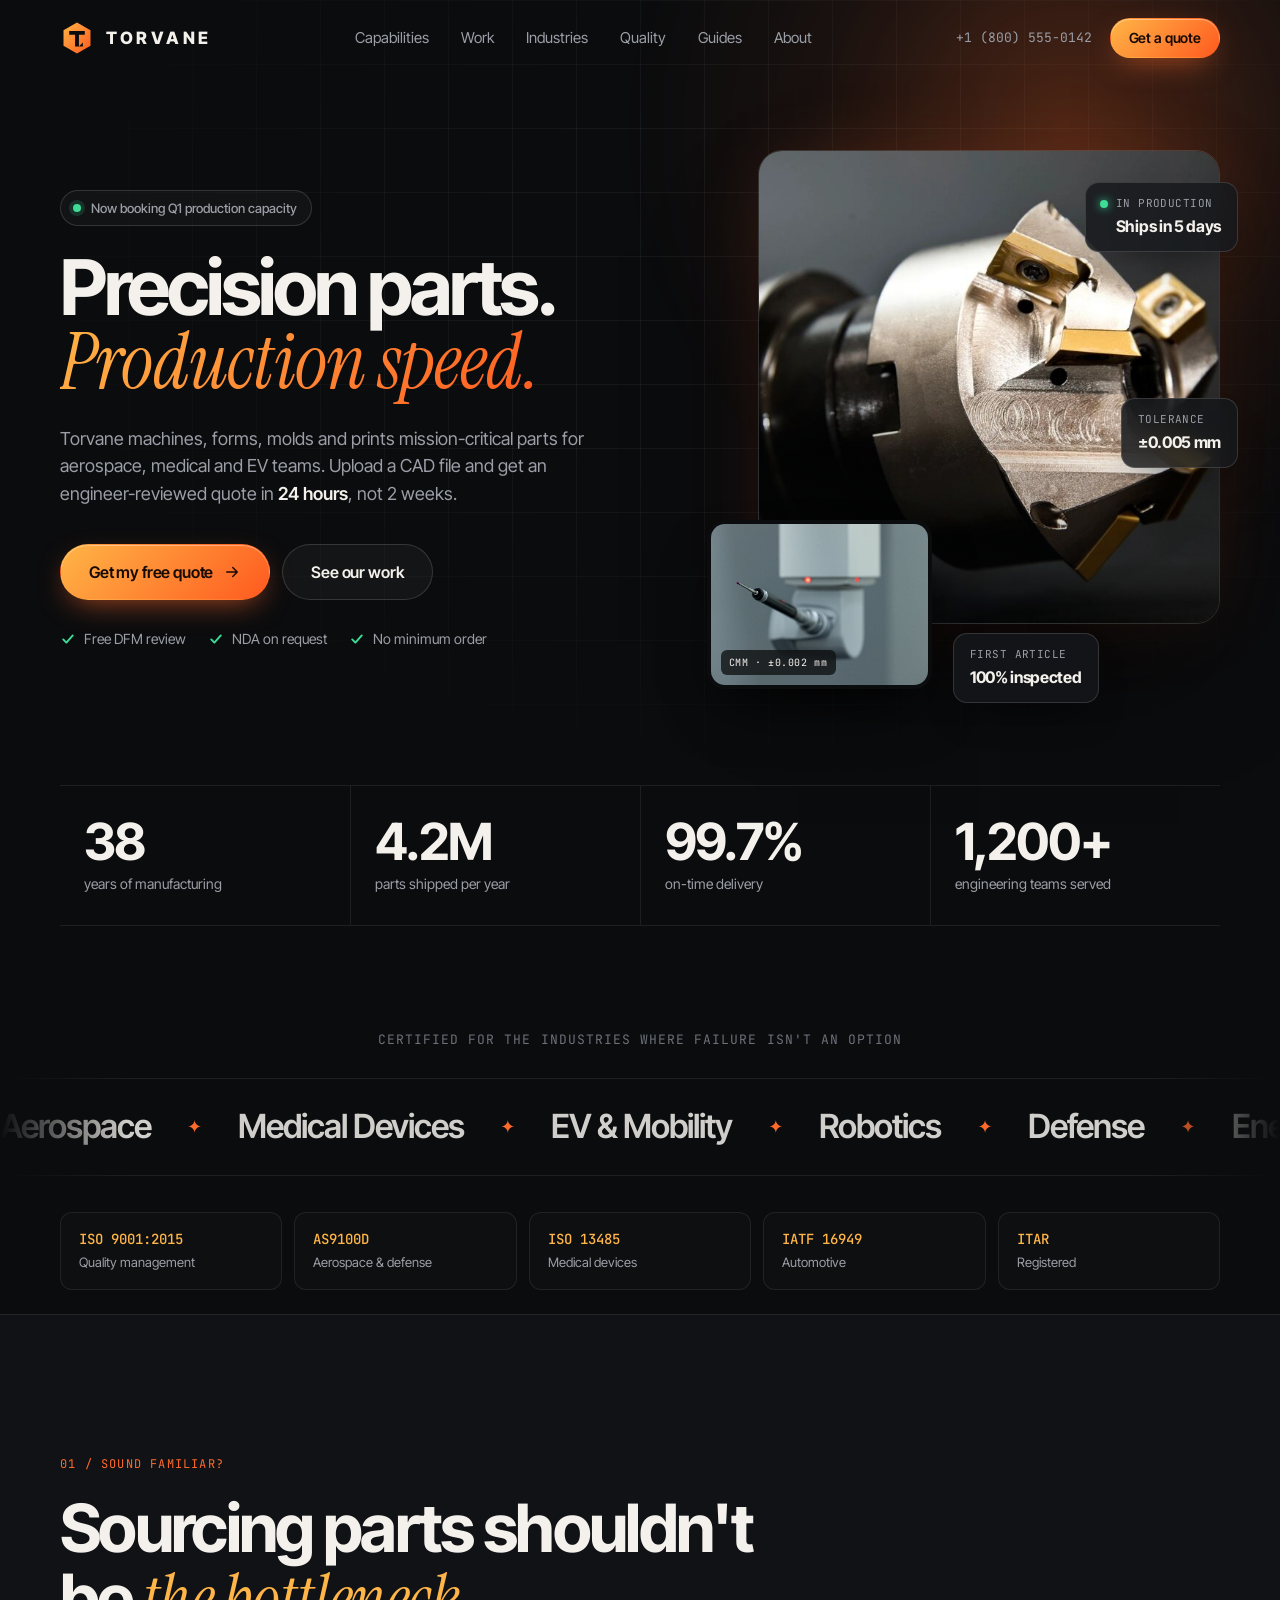
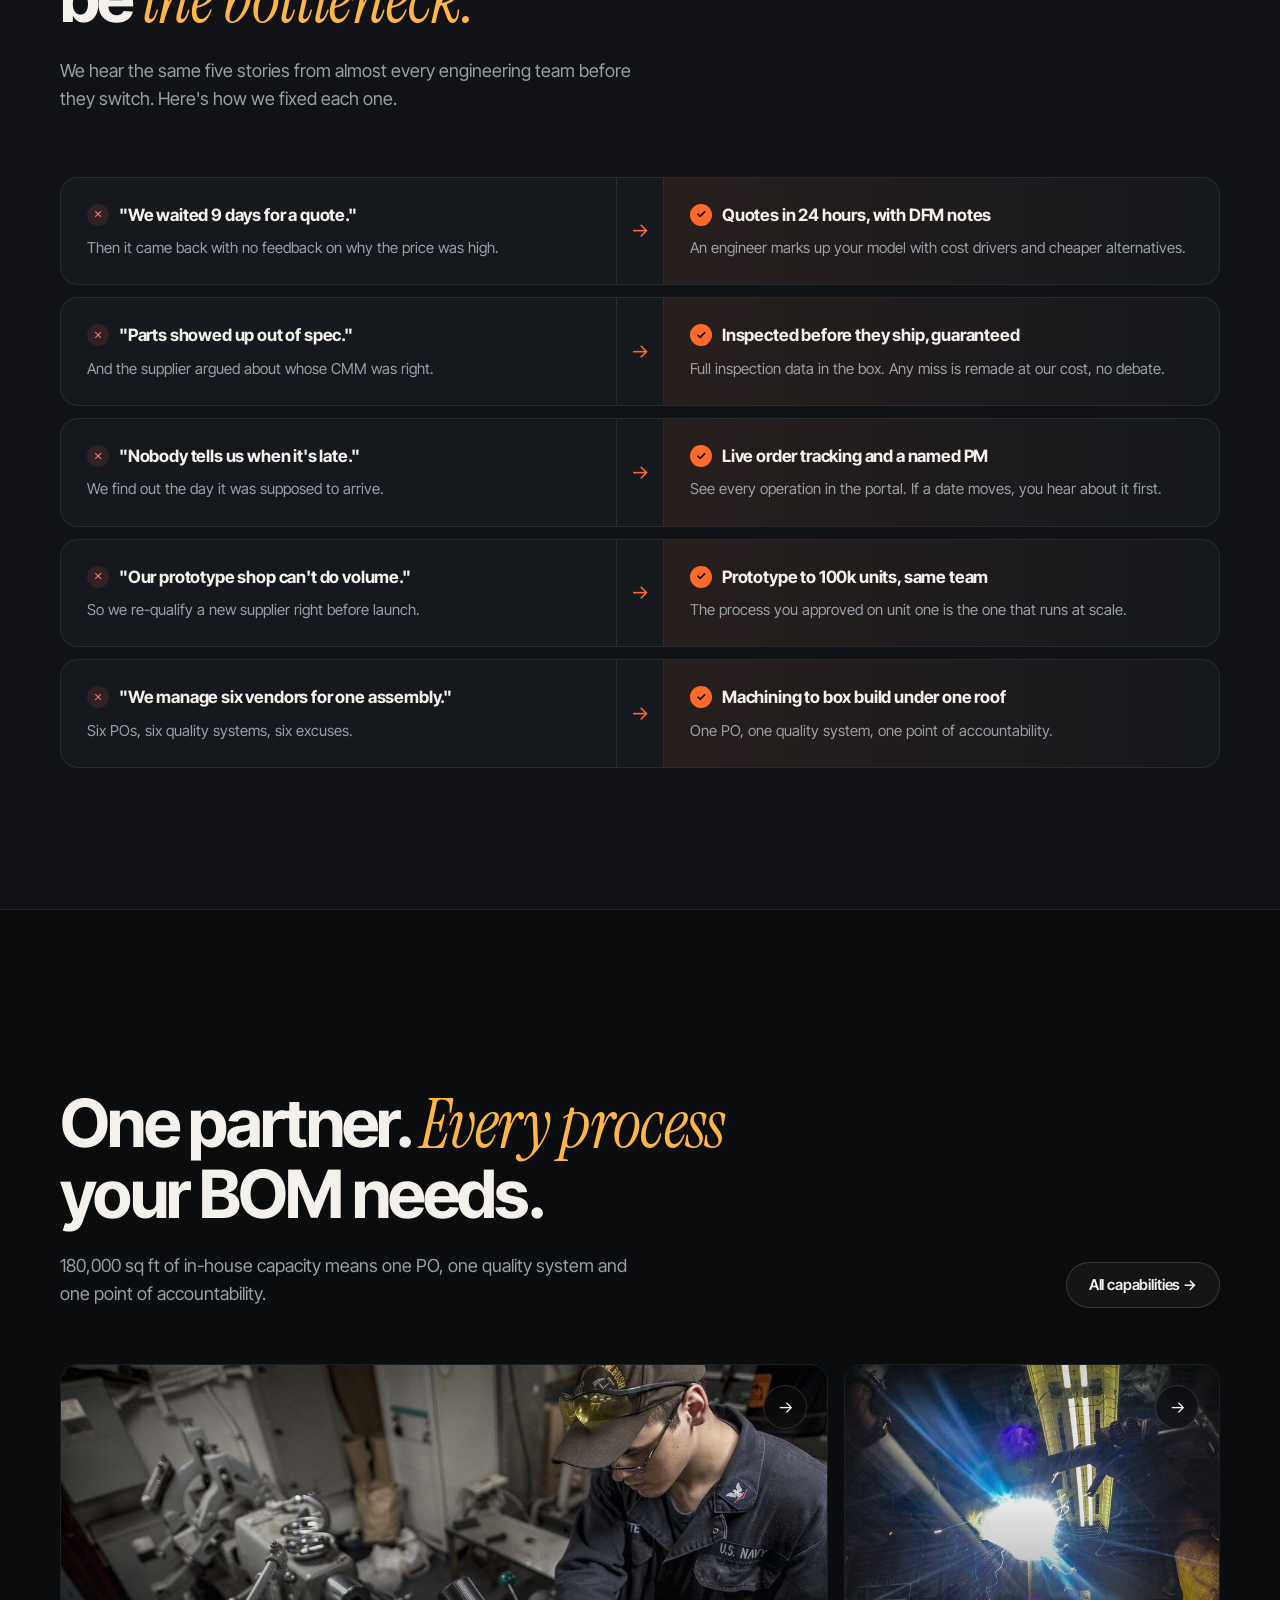
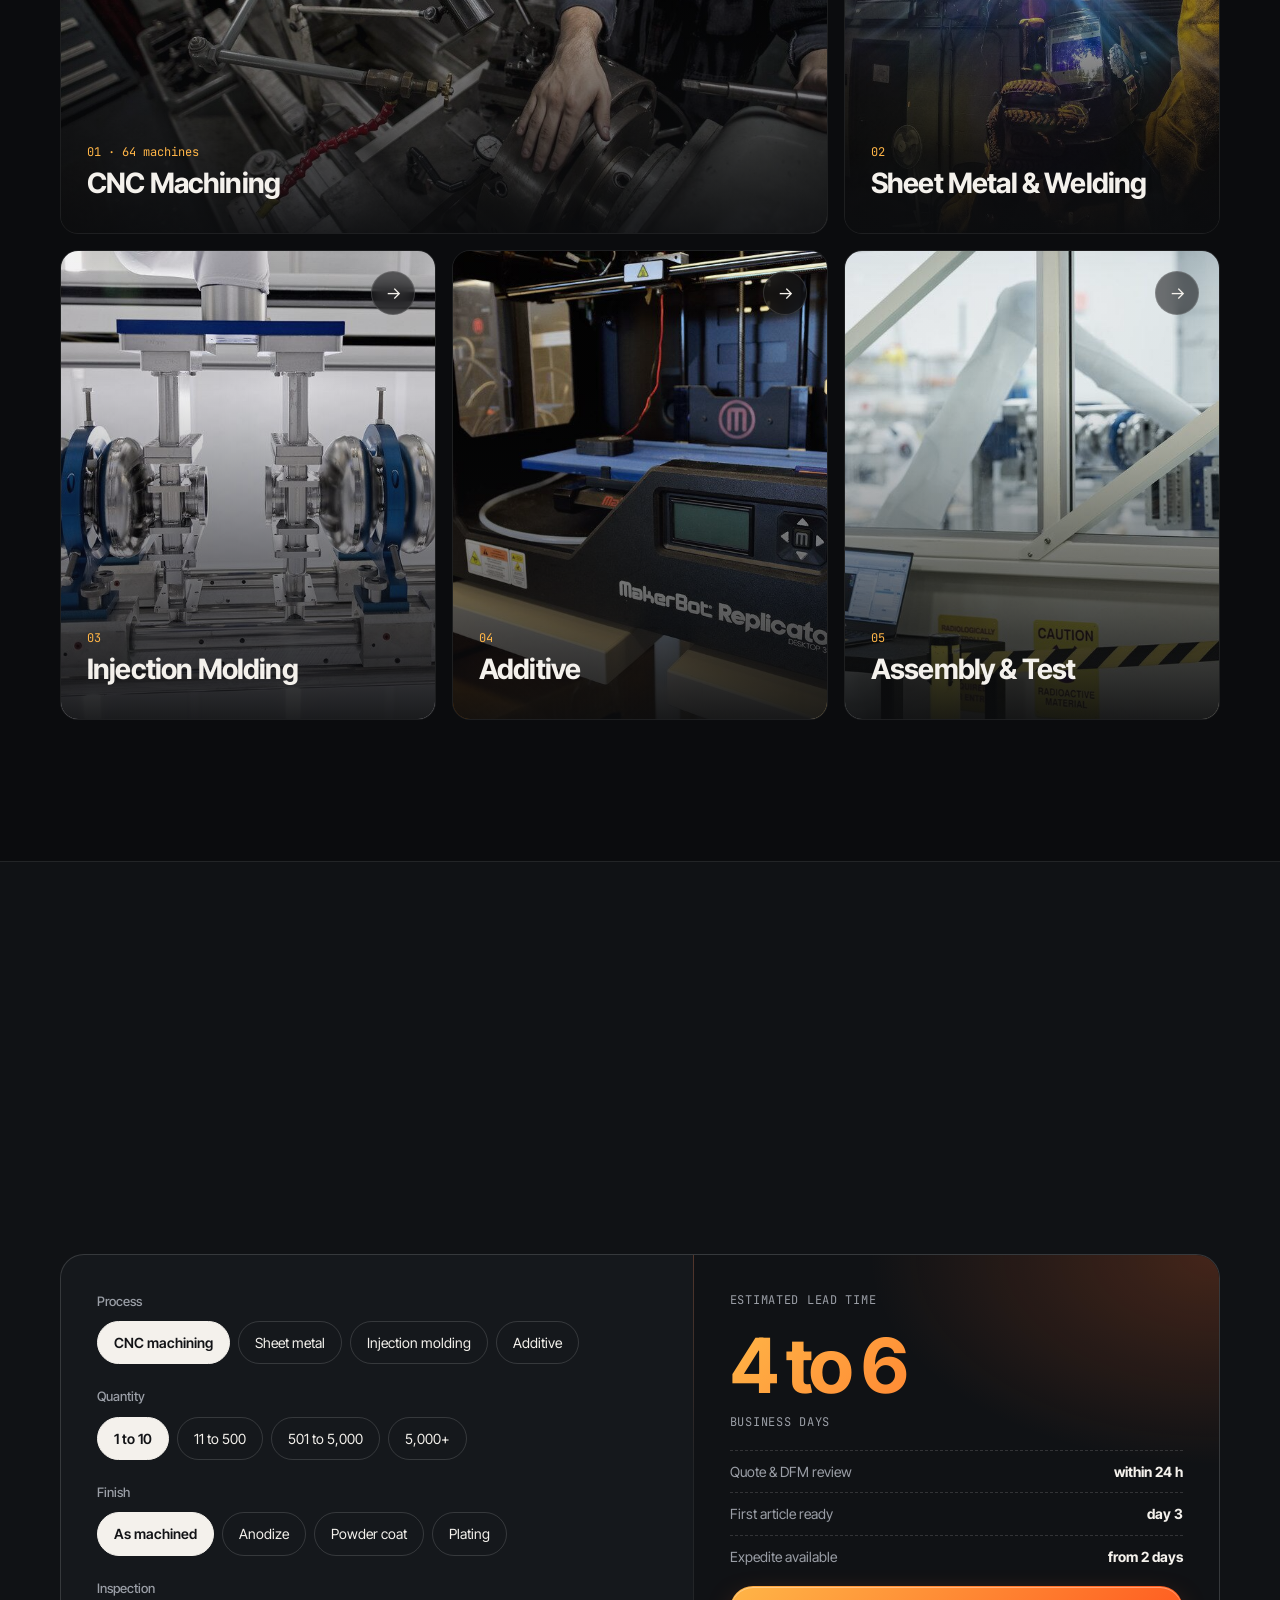
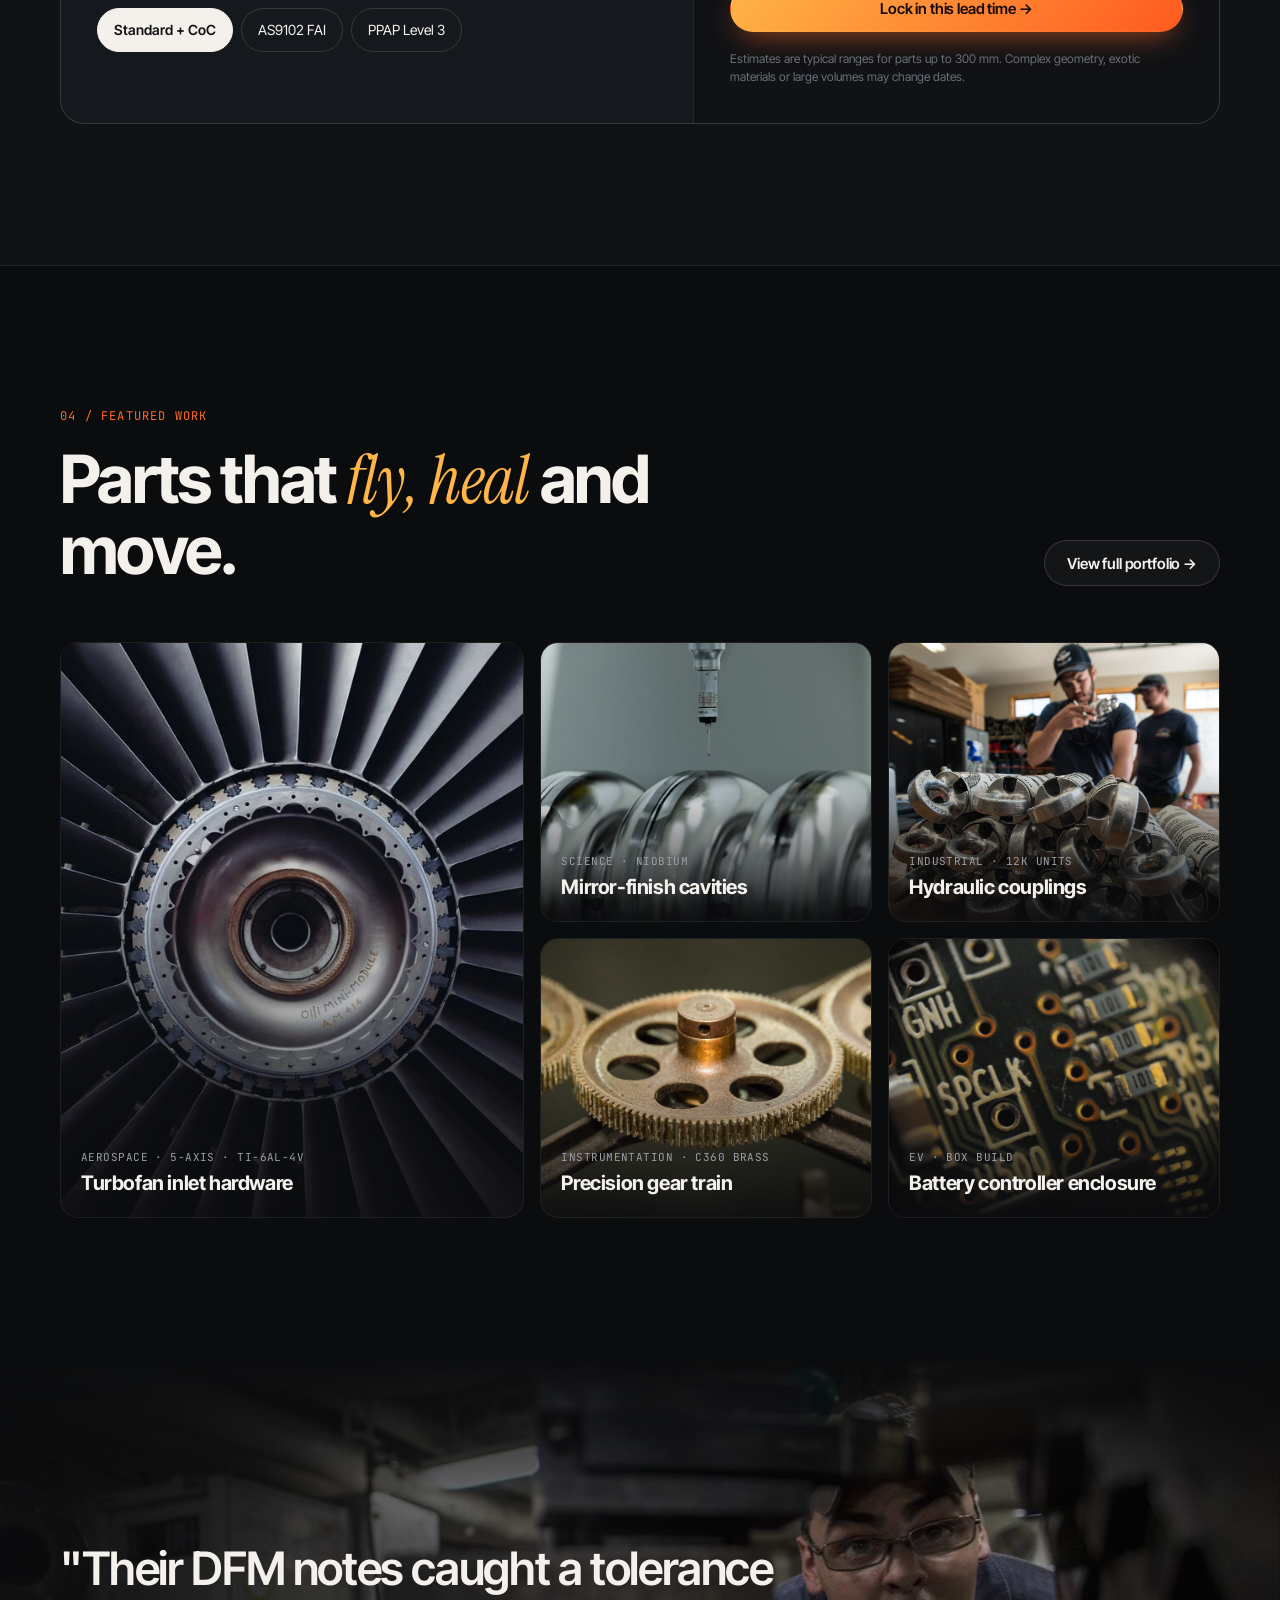
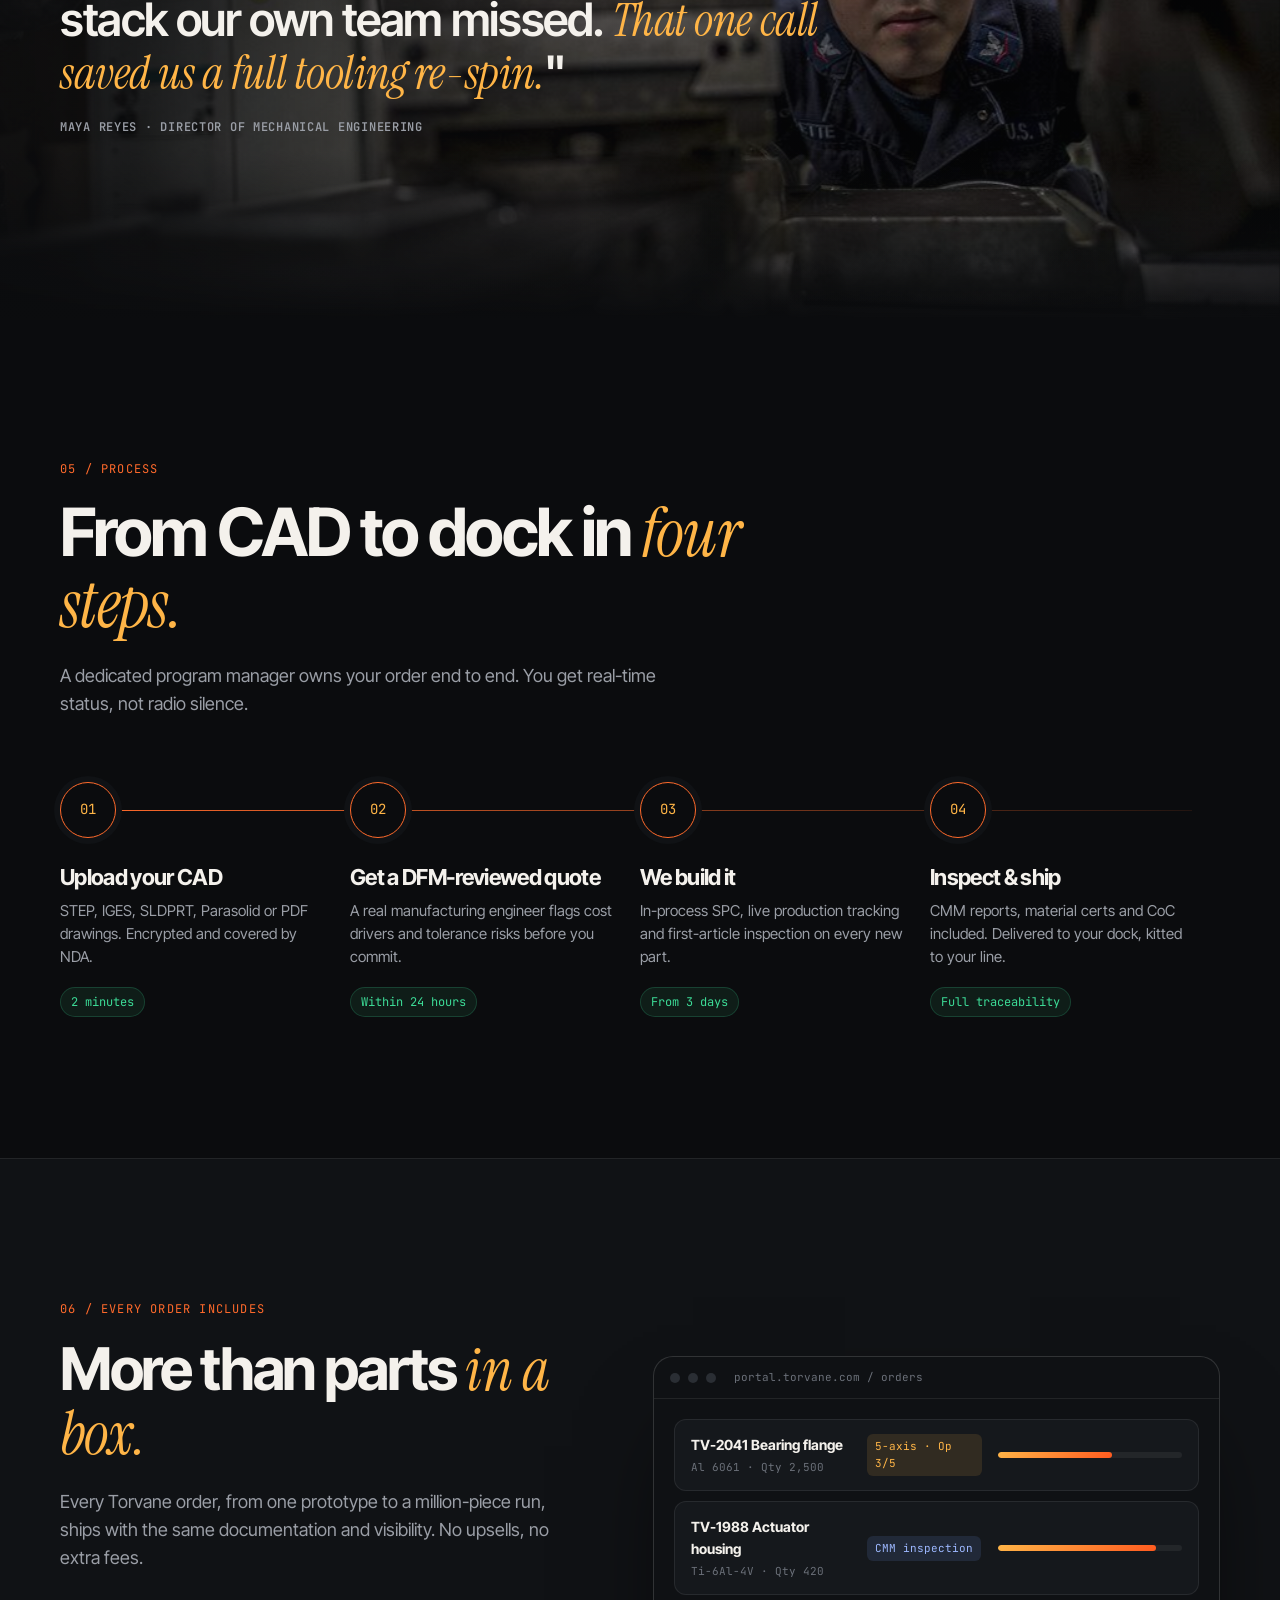
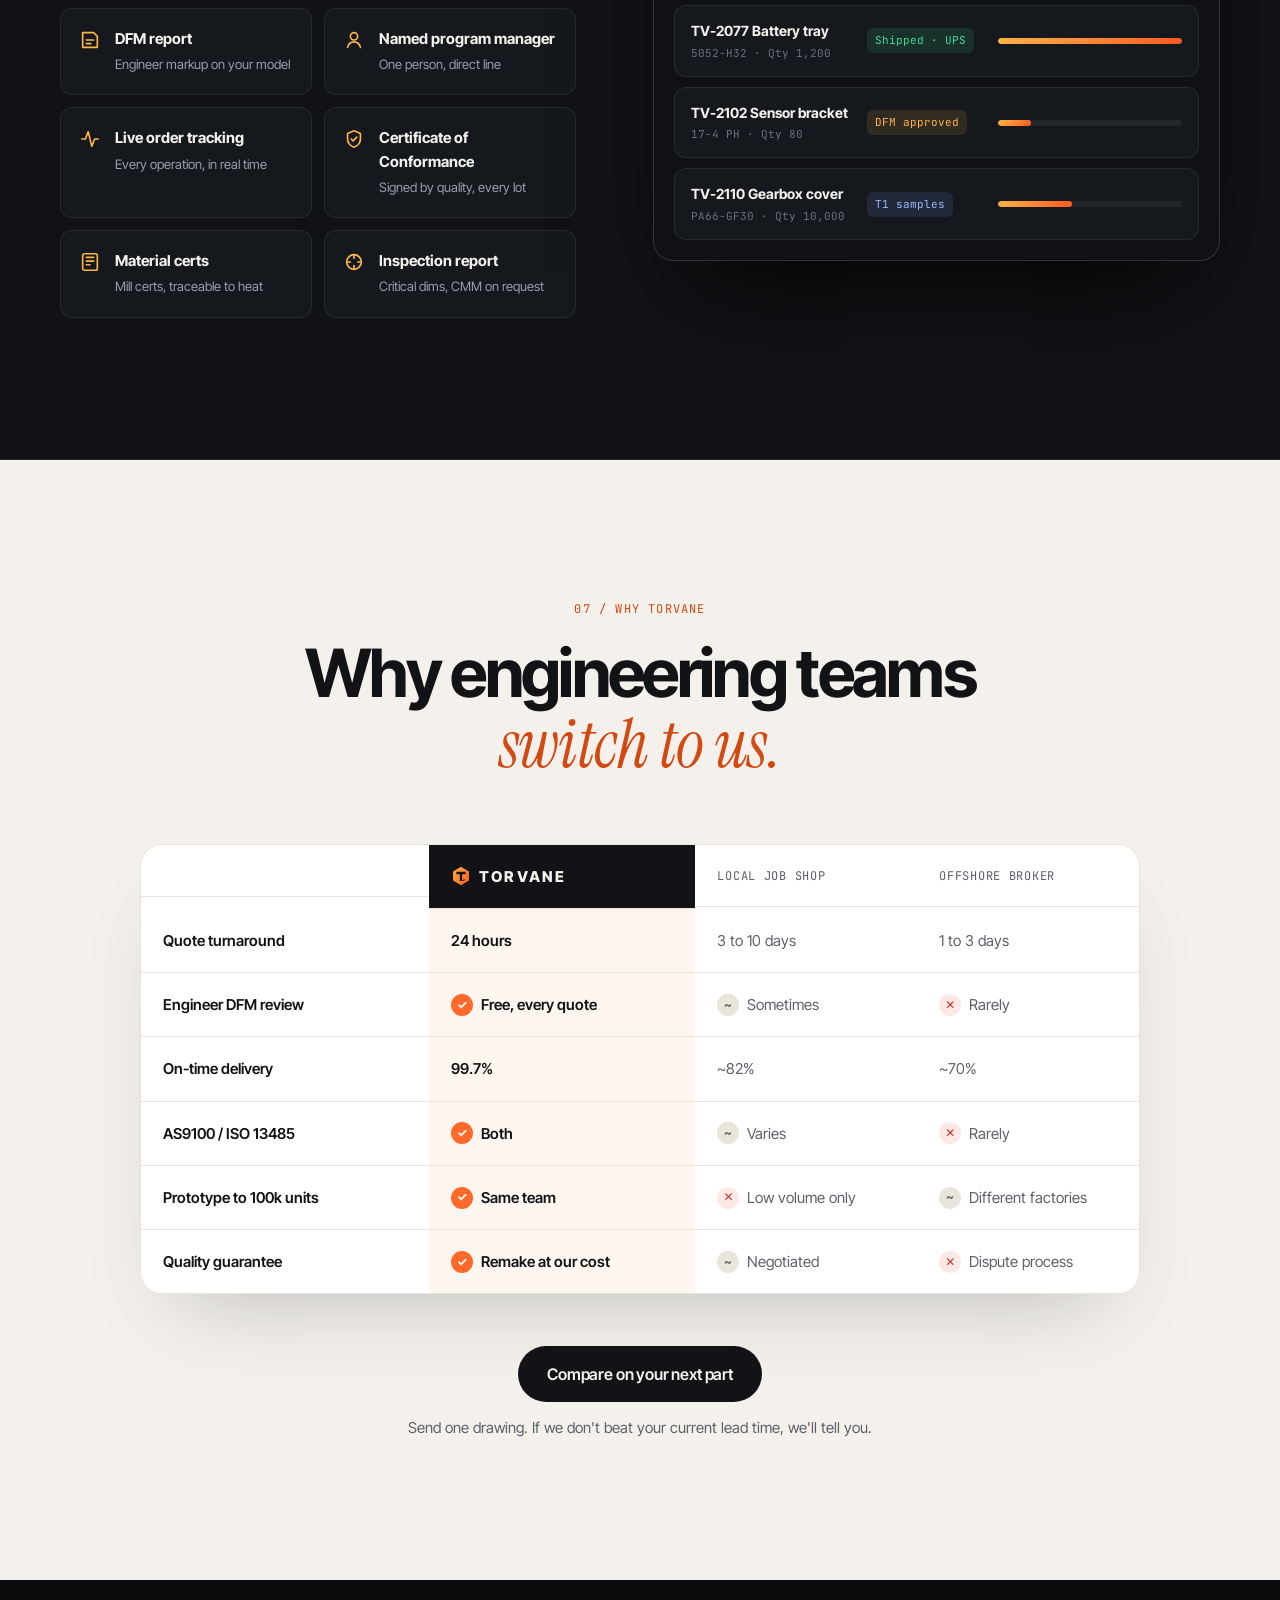
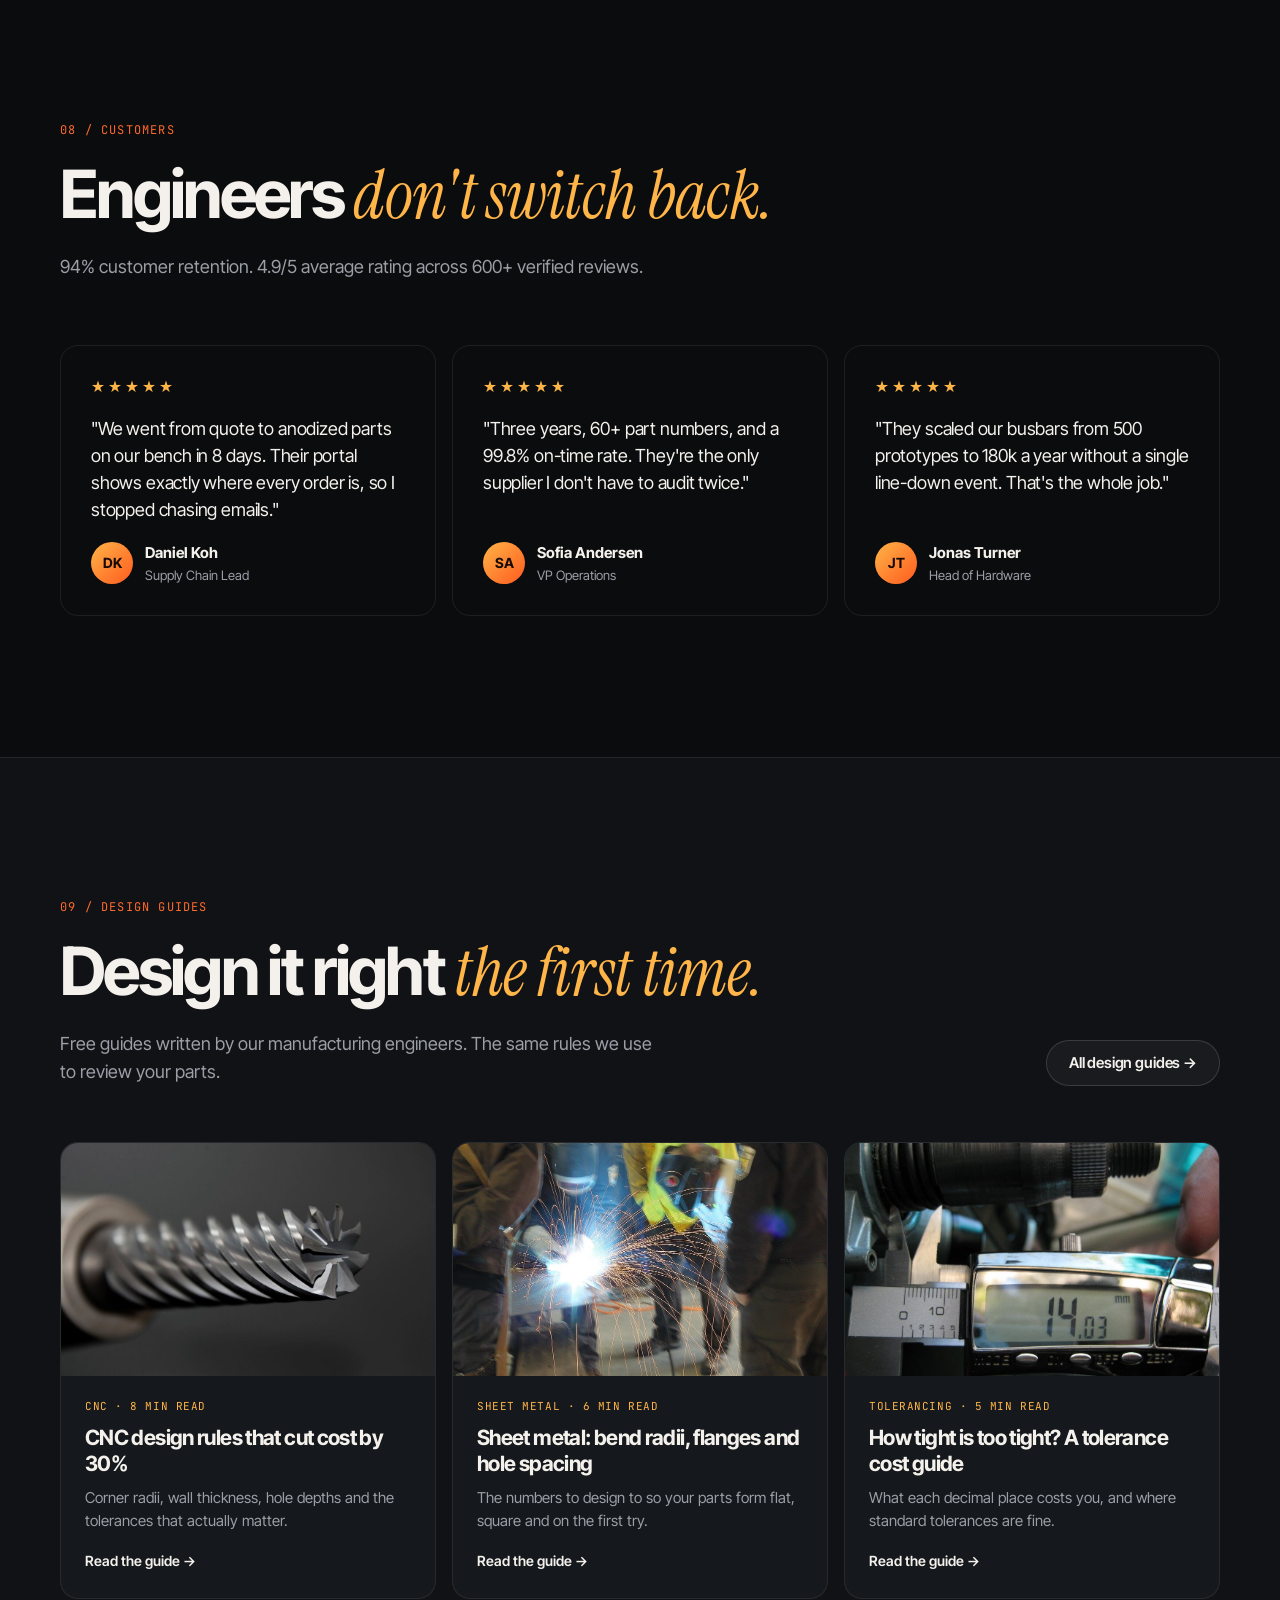
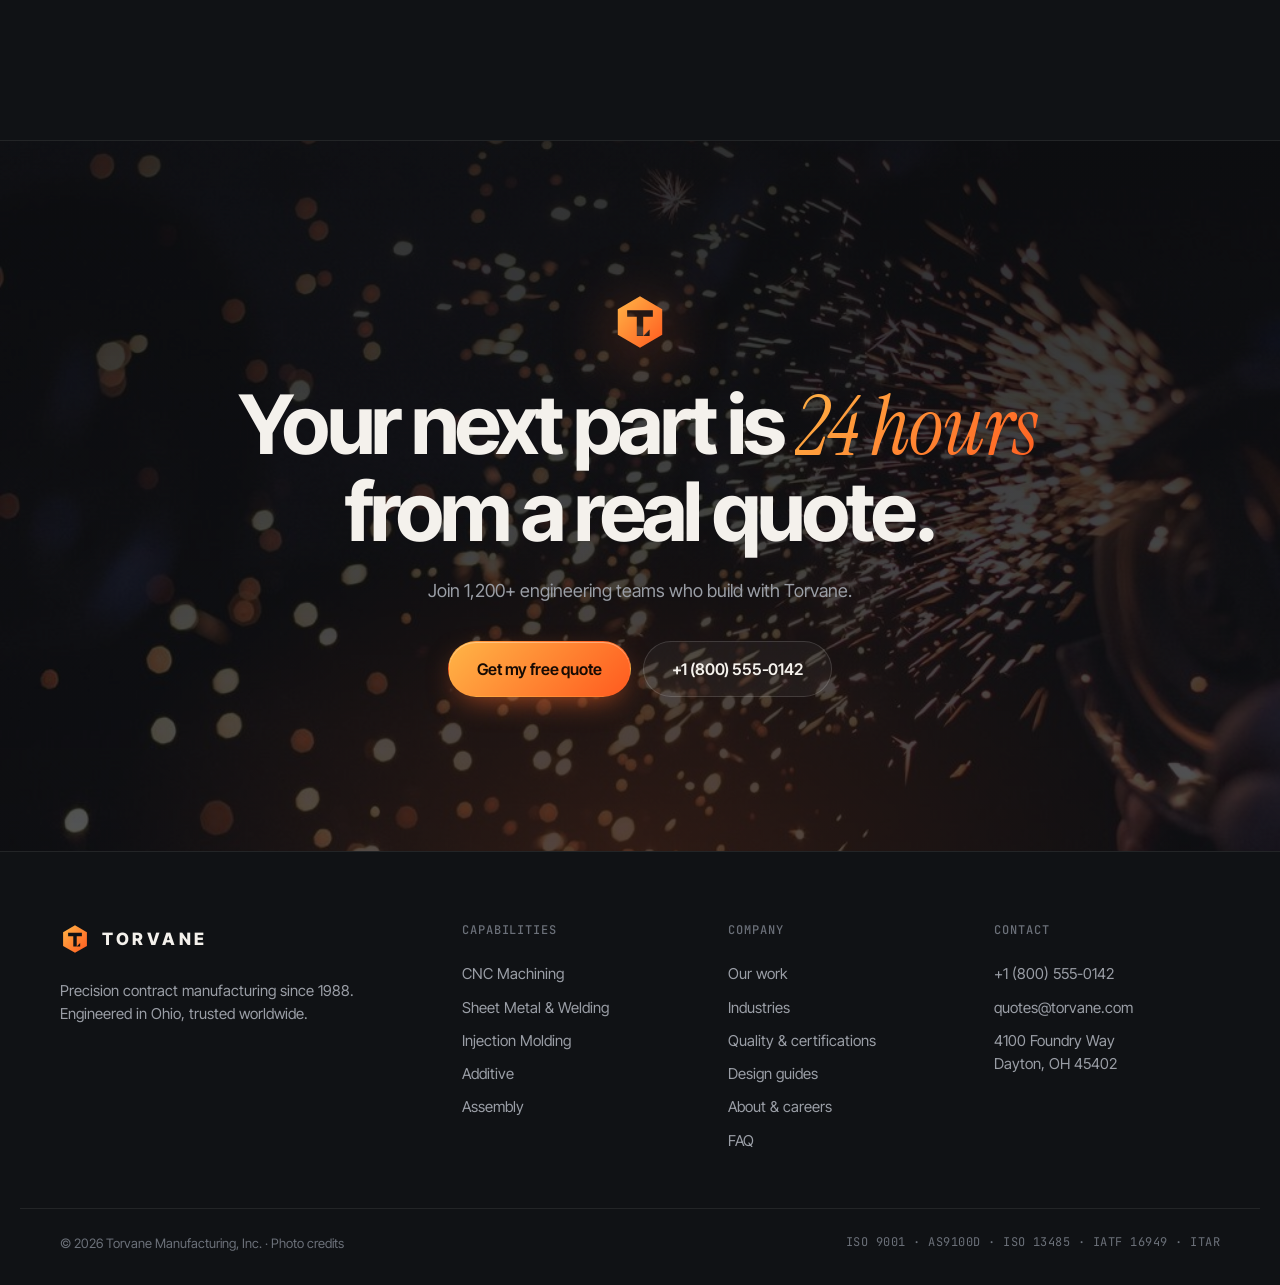
==== commit b9517478: "Expand site content and add design guides page Add a Design Guides page with DFM rule tables for CNC" ====
--- a/index.html
+++ b/index.html
@@ -30,6 +30,7 @@
         <a href="work.html">Work</a>
         <a href="industries.html">Industries</a>
         <a href="quality.html">Quality</a>
+        <a href="guides.html">Guides</a>
         <a href="about.html">About</a>
       </nav>
       <div class="nav__cta">
@@ -45,6 +46,7 @@
         <a href="work.html">Work</a>
         <a href="industries.html">Industries</a>
         <a href="quality.html">Quality</a>
+        <a href="guides.html">Guides</a>
         <a href="about.html">About</a>
       <a href="quote.html" class="btn btn--primary">Get a quote in 24h</a>
     </div>
@@ -121,12 +123,30 @@
       </div>
     </section>
 
+    <!-- ================= PAINS ================= -->
+    <section class="section section--alt">
+      <div class="container">
+        <div class="section__head">
+          <p class="kicker reveal">01 / Sound familiar?</p>
+          <h2 class="reveal">Sourcing parts shouldn't be <em>the bottleneck.</em></h2>
+          <p class="section__lede reveal">We hear the same five stories from almost every engineering team before they switch. Here's how we fixed each one.</p>
+        </div>
+        <div class="pains">
+          <div class="pain reveal"><div class="pain__bad"><b>"We waited 9 days for a quote."</b><span>Then it came back with no feedback on why the price was high.</span></div><div class="pain__arrow" aria-hidden="true">→</div><div class="pain__good"><b>Quotes in 24 hours, with DFM notes</b><span>An engineer marks up your model with cost drivers and cheaper alternatives.</span></div></div>
+          <div class="pain reveal"><div class="pain__bad"><b>"Parts showed up out of spec."</b><span>And the supplier argued about whose CMM was right.</span></div><div class="pain__arrow" aria-hidden="true">→</div><div class="pain__good"><b>Inspected before they ship, guaranteed</b><span>Full inspection data in the box. Any miss is remade at our cost, no debate.</span></div></div>
+          <div class="pain reveal"><div class="pain__bad"><b>"Nobody tells us when it's late."</b><span>We find out the day it was supposed to arrive.</span></div><div class="pain__arrow" aria-hidden="true">→</div><div class="pain__good"><b>Live order tracking and a named PM</b><span>See every operation in the portal. If a date moves, you hear about it first.</span></div></div>
+          <div class="pain reveal"><div class="pain__bad"><b>"Our prototype shop can't do volume."</b><span>So we re-qualify a new supplier right before launch.</span></div><div class="pain__arrow" aria-hidden="true">→</div><div class="pain__good"><b>Prototype to 100k units, same team</b><span>The process you approved on unit one is the one that runs at scale.</span></div></div>
+          <div class="pain reveal"><div class="pain__bad"><b>"We manage six vendors for one assembly."</b><span>Six POs, six quality systems, six excuses.</span></div><div class="pain__arrow" aria-hidden="true">→</div><div class="pain__good"><b>Machining to box build under one roof</b><span>One PO, one quality system, one point of accountability.</span></div></div>
+        </div>
+      </div>
+    </section>
+
     <!-- ================= CAPABILITIES ================= -->
     <section class="section">
       <div class="container">
         <div class="head-row">
           <div class="section__head">
-            <p class="kicker reveal">01 / Capabilities</p>
+            <p class="kicker reveal">02 / Capabilities</p>
             <h2 class="reveal">One partner. <em>Every process</em> your BOM needs.</h2>
             <p class="section__lede reveal">180,000 sq ft of in-house capacity means one PO, one quality system and one point of accountability.</p>
           </div>
@@ -162,12 +182,70 @@
       </div>
     </section>
 
+    <!-- ================= ESTIMATOR ================= -->
+    <section class="section section--alt" id="estimate">
+      <div class="container">
+        <div class="section__head">
+          <p class="kicker reveal">03 / Lead-time estimator</p>
+          <h2 class="reveal">How fast can you <em>have parts?</em></h2>
+          <p class="section__lede reveal">Pick your process, volume and finish for a realistic lead-time range based on 31,000 completed orders. Your quote confirms the exact date.</p>
+        </div>
+        <form class="estimator reveal" id="estimator" onsubmit="return false">
+          <div class="est__form">
+            <div class="est__group"><span>Process</span>
+              <div class="seg">
+                <label><input type="radio" name="p" value="cnc" checked /><span>CNC machining</span></label>
+                <label><input type="radio" name="p" value="sheet" /><span>Sheet metal</span></label>
+                <label><input type="radio" name="p" value="mold" /><span>Injection molding</span></label>
+                <label><input type="radio" name="p" value="am" /><span>Additive</span></label>
+              </div>
+            </div>
+            <div class="est__group"><span>Quantity</span>
+              <div class="seg">
+                <label><input type="radio" name="q" value="1" checked /><span>1 to 10</span></label>
+                <label><input type="radio" name="q" value="2" /><span>11 to 500</span></label>
+                <label><input type="radio" name="q" value="3" /><span>501 to 5,000</span></label>
+                <label><input type="radio" name="q" value="4" /><span>5,000+</span></label>
+              </div>
+            </div>
+            <div class="est__group"><span>Finish</span>
+              <div class="seg">
+                <label><input type="radio" name="f" value="0" checked /><span>As machined</span></label>
+                <label><input type="radio" name="f" value="3" /><span>Anodize</span></label>
+                <label><input type="radio" name="f" value="3" /><span>Powder coat</span></label>
+                <label><input type="radio" name="f" value="5" /><span>Plating</span></label>
+              </div>
+            </div>
+            <div class="est__group"><span>Inspection</span>
+              <div class="seg">
+                <label><input type="radio" name="i" value="0" checked /><span>Standard + CoC</span></label>
+                <label><input type="radio" name="i" value="1" /><span>AS9102 FAI</span></label>
+                <label><input type="radio" name="i" value="4" /><span>PPAP Level 3</span></label>
+              </div>
+            </div>
+          </div>
+          <div class="est__out" aria-live="polite">
+            <span class="est__label">Estimated lead time</span>
+            <div class="est__big"><span id="estDays">5 to 7</span></div>
+            <span class="est__label" style="margin-top:-8px">business days</span>
+            <ul class="est__rows">
+              <li><span>Quote &amp; DFM review</span><b>within 24 h</b></li>
+              <li><span>First article ready</span><b id="estFa">day 4</b></li>
+              <li><span>Expedite available</span><b id="estExp">from 3 days</b></li>
+            </ul>
+            <a href="quote.html" class="btn btn--primary">Lock in this lead time →</a>
+            <p class="est__note">Estimates are typical ranges for parts up to 300 mm. Complex geometry, exotic materials or large volumes may change dates.</p>
+          </div>
+        </form>
+      </div>
+    </section>
+
     <!-- ================= FEATURED WORK ================= -->
-    <section class="section section--alt">
+    <section class="section">
       <div class="container">
         <div class="head-row">
           <div class="section__head">
-            <p class="kicker reveal">02 / Featured work</p>
+            <p class="kicker reveal">04 / Featured work</p>
             <h2 class="reveal">Parts that <em>fly, heal</em> and move.</h2>
           </div>
           <a href="work.html" class="btn btn--ghost reveal">View full portfolio →</a>
@@ -209,7 +287,7 @@
     <section class="section" id="process">
       <div class="container">
         <div class="section__head">
-          <p class="kicker reveal">03 / Process</p>
+          <p class="kicker reveal">05 / Process</p>
           <h2 class="reveal">From CAD to dock in <em>four steps.</em></h2>
           <p class="section__lede reveal">A dedicated program manager owns your order end to end. You get real-time status, not radio silence.</p>
         </div>
@@ -222,11 +300,40 @@
       </div>
     </section>
 
+    <!-- ================= DELIVERABLES ================= -->
+    <section class="section section--alt">
+      <div class="container deliver">
+        <div>
+          <p class="kicker reveal">06 / Every order includes</p>
+          <h2 class="reveal" style="font-size:clamp(36px,4.6vw,60px)">More than parts <em>in a box.</em></h2>
+          <p class="section__lede reveal">Every Torvane order, from one prototype to a million-piece run, ships with the same documentation and visibility. No upsells, no extra fees.</p>
+          <div class="deliver__list" style="margin-top:36px">
+            <div class="dl reveal"><svg viewBox="0 0 24 24" aria-hidden="true"><path d="M4 4h12l4 4v12H4z"/><path d="M8 12h8M8 16h5"/></svg><div><b>DFM report</b><span>Engineer markup on your model</span></div></div>
+            <div class="dl reveal"><svg viewBox="0 0 24 24" aria-hidden="true"><circle cx="12" cy="8" r="4"/><path d="M5 20c1-4 4-6 7-6s6 2 7 6"/></svg><div><b>Named program manager</b><span>One person, direct line</span></div></div>
+            <div class="dl reveal"><svg viewBox="0 0 24 24" aria-hidden="true"><path d="M3 12h4l3-8 4 16 3-8h4"/></svg><div><b>Live order tracking</b><span>Every operation, in real time</span></div></div>
+            <div class="dl reveal"><svg viewBox="0 0 24 24" aria-hidden="true"><path d="M12 3l7 3v6c0 4.5-3 7.5-7 9-4-1.5-7-4.5-7-9V6z"/><path d="M9 12l2 2 4-4"/></svg><div><b>Certificate of Conformance</b><span>Signed by quality, every lot</span></div></div>
+            <div class="dl reveal"><svg viewBox="0 0 24 24" aria-hidden="true"><rect x="4" y="3" width="16" height="18" rx="2"/><path d="M8 7h8M8 11h8M8 15h4"/></svg><div><b>Material certs</b><span>Mill certs, traceable to heat</span></div></div>
+            <div class="dl reveal"><svg viewBox="0 0 24 24" aria-hidden="true"><circle cx="12" cy="12" r="8"/><path d="M12 4v4M12 16v4M4 12h4M16 12h4"/></svg><div><b>Inspection report</b><span>Critical dims, CMM on request</span></div></div>
+          </div>
+        </div>
+        <div class="portal reveal" aria-label="Example of the Torvane customer portal">
+          <div class="portal__bar"><i></i><i></i><i></i><span>portal.torvane.com / orders</span></div>
+          <div class="portal__body">
+            <div class="porder"><div><b>TV-2041 Bearing flange</b><small>Al 6061 · Qty 2,500</small></div><span class="pstatus pstatus--run">5-axis · Op 3/5</span><div class="pbar"><span style="width:62%"></span></div></div>
+            <div class="porder"><div><b>TV-1988 Actuator housing</b><small>Ti-6Al-4V · Qty 420</small></div><span class="pstatus pstatus--qc">CMM inspection</span><div class="pbar"><span style="width:86%"></span></div></div>
+            <div class="porder"><div><b>TV-2077 Battery tray</b><small>5052-H32 · Qty 1,200</small></div><span class="pstatus pstatus--ship">Shipped · UPS</span><div class="pbar"><span style="width:100%"></span></div></div>
+            <div class="porder"><div><b>TV-2102 Sensor bracket</b><small>17-4 PH · Qty 80</small></div><span class="pstatus pstatus--run">DFM approved</span><div class="pbar"><span style="width:18%"></span></div></div>
+            <div class="porder"><div><b>TV-2110 Gearbox cover</b><small>PA66-GF30 · Qty 10,000</small></div><span class="pstatus pstatus--qc">T1 samples</span><div class="pbar"><span style="width:40%"></span></div></div>
+          </div>
+        </div>
+      </div>
+    </section>
+
     <!-- ================= COMPARISON ================= -->
     <section class="section section--light">
       <div class="container">
         <div class="section__head section__head--center">
-          <p class="kicker reveal">04 / Why Torvane</p>
+          <p class="kicker reveal">07 / Why Torvane</p>
           <h2 class="reveal">Why engineering teams <em>switch to us.</em></h2>
         </div>
         <div class="compare reveal" role="table" aria-label="Torvane compared with alternatives">
@@ -254,7 +361,7 @@
     <section class="section">
       <div class="container">
         <div class="section__head">
-          <p class="kicker reveal">05 / Customers</p>
+          <p class="kicker reveal">08 / Customers</p>
           <h2 class="reveal">Engineers <em>don't switch back.</em></h2>
           <p class="section__lede reveal">94% customer retention. 4.9/5 average rating across 600+ verified reviews.</p>
         </div>
@@ -278,6 +385,25 @@
       </div>
     </section>
 
+    <!-- ================= RESOURCES ================= -->
+    <section class="section section--alt">
+      <div class="container">
+        <div class="head-row">
+          <div class="section__head">
+            <p class="kicker reveal">09 / Design guides</p>
+            <h2 class="reveal">Design it right <em>the first time.</em></h2>
+            <p class="section__lede reveal">Free guides written by our manufacturing engineers. The same rules we use to review your parts.</p>
+          </div>
+          <a href="guides.html" class="btn btn--ghost reveal">All design guides →</a>
+        </div>
+        <div class="articles">
+          <a href="guides.html#cnc" class="article reveal"><div class="article__img"><img src="assets/img/endmill-dark.jpg" alt="" loading="lazy" /></div><div class="article__body"><span class="article__meta">CNC · 8 min read</span><h3>CNC design rules that cut cost by 30%</h3><p>Corner radii, wall thickness, hole depths and the tolerances that actually matter.</p><span class="article__go">Read the guide →</span></div></a>
+          <a href="guides.html#sheet" class="article reveal"><div class="article__img"><img src="assets/img/welding.jpg" alt="" loading="lazy" /></div><div class="article__body"><span class="article__meta">Sheet metal · 6 min read</span><h3>Sheet metal: bend radii, flanges and hole spacing</h3><p>The numbers to design to so your parts form flat, square and on the first try.</p><span class="article__go">Read the guide →</span></div></a>
+          <a href="guides.html#tolerances" class="article reveal"><div class="article__img"><img src="assets/img/caliper-digital.jpg" alt="" loading="lazy" /></div><div class="article__body"><span class="article__meta">Tolerancing · 5 min read</span><h3>How tight is too tight? A tolerance cost guide</h3><p>What each decimal place costs you, and where standard tolerances are fine.</p><span class="article__go">Read the guide →</span></div></a>
+        </div>
+      </div>
+    </section>
+
     <section class="final final--photo">
       <div class="final__bg" aria-hidden="true"><img src="assets/img/sparks.jpg" alt="" loading="lazy" /></div>
       <div class="container final__inner">
@@ -311,6 +437,7 @@
         <a href="work.html">Our work</a>
         <a href="industries.html">Industries</a>
         <a href="quality.html">Quality &amp; certifications</a>
+        <a href="guides.html">Design guides</a>
         <a href="about.html">About &amp; careers</a>
         <a href="quote.html#faq">FAQ</a>
       </div>
--- a/styles.css
+++ b/styles.css
@@ -783,3 +783,189 @@
   .team { grid-template-columns: 1fr 1fr; }
   .band blockquote { font-size: 26px; }
 }
+
+/* =========================================================
+   Content expansion
+   ========================================================= */
+/* Pain → fix */
+.pains { display: grid; gap: 12px; }
+.pain { display: grid; grid-template-columns: 1fr 48px 1fr; align-items: stretch; gap: 0; border: 1px solid var(--line); border-radius: var(--radius); overflow: hidden; background: var(--surface); }
+.pain > div { padding: 24px 26px; }
+.pain__bad { color: var(--muted); }
+.pain__bad b, .pain__good b { display: flex; align-items: center; gap: 10px; color: var(--text); font-size: 17px; margin-bottom: 6px; letter-spacing: -0.01em; }
+.pain__bad b::before { content: "✕"; display: grid; place-items: center; width: 22px; height: 22px; border-radius: 50%; background: rgba(255, 93, 93, .12); color: #ff7a7a; font-size: 11px; flex: none; }
+.pain__good { background: linear-gradient(90deg, rgba(255, 106, 43, .08), transparent); }
+.pain__good b::before { content: "✓"; display: grid; place-items: center; width: 22px; height: 22px; border-radius: 50%; background: var(--accent); color: #160a03; font-size: 12px; flex: none; }
+.pain__good span, .pain__bad span { font-size: 15px; color: var(--muted); }
+.pain__arrow { display: grid; place-items: center; color: var(--accent); font-size: 20px; border-inline: 1px solid var(--line); padding: 0 !important; }
+
+/* Deliverables */
+.deliver { display: grid; grid-template-columns: 1fr 1.1fr; gap: clamp(32px, 6vw, 80px); align-items: center; }
+.deliver__list { display: grid; grid-template-columns: 1fr 1fr; gap: 12px; }
+.dl { display: flex; gap: 14px; padding: 18px; border-radius: var(--radius-sm); border: 1px solid var(--line); background: var(--surface); }
+.dl svg { width: 22px; height: 22px; flex: none; fill: none; stroke: var(--accent-2); stroke-width: 1.8; stroke-linecap: round; stroke-linejoin: round; margin-top: 2px; }
+.dl b { display: block; font-size: 15px; }
+.dl span { font-size: 13px; color: var(--muted); }
+
+/* Estimator */
+.estimator { display: grid; grid-template-columns: 1.2fr 1fr; border-radius: 24px; overflow: hidden; border: 1px solid var(--line-2); background: var(--surface); }
+.est__form { padding: 36px; display: flex; flex-direction: column; gap: 22px; }
+.est__group > span { display: block; font-size: 13px; color: var(--muted); font-weight: 500; margin-bottom: 10px; }
+.seg { display: flex; flex-wrap: wrap; gap: 8px; }
+.seg label { cursor: pointer; }
+.seg input { position: absolute; opacity: 0; pointer-events: none; }
+.seg span { display: inline-block; padding: 10px 16px; border-radius: 999px; border: 1px solid var(--line-2); font-size: 14px; transition: all .2s; }
+.seg label:hover span { border-color: rgba(255, 255, 255, .3); }
+.seg input:checked + span { background: var(--text); color: var(--ink); border-color: var(--text); font-weight: 600; }
+.seg input:focus-visible + span { outline: 2px solid var(--accent-2); outline-offset: 2px; }
+.est__out { padding: 36px; background: radial-gradient(500px 300px at 100% 0%, rgba(255, 106, 43, .22), transparent 70%), var(--bg-2); border-left: 1px solid var(--line); display: flex; flex-direction: column; gap: 18px; }
+.est__big { font-size: clamp(48px, 6vw, 76px); font-weight: 700; letter-spacing: -0.05em; line-height: 1; background: var(--grad); -webkit-background-clip: text; background-clip: text; color: transparent; }
+.est__label { font-family: var(--f-mono); font-size: 12px; letter-spacing: .06em; text-transform: uppercase; color: var(--muted); }
+.est__rows { list-style: none; padding: 0; margin: 0; display: flex; flex-direction: column; gap: 10px; }
+.est__rows li { display: flex; justify-content: space-between; gap: 12px; padding-top: 10px; border-top: 1px dashed var(--line-2); font-size: 14px; }
+.est__rows li span { color: var(--muted); }
+.est__note { font-size: 12px; color: var(--dim); margin-top: auto; }
+
+/* Portal mockup */
+.portal { border-radius: 20px; border: 1px solid var(--line-2); background: #0f1114; overflow: hidden; box-shadow: 0 50px 100px -40px rgba(0, 0, 0, .9); font-size: 13px; }
+.portal__bar { display: flex; align-items: center; gap: 8px; padding: 12px 16px; border-bottom: 1px solid var(--line); }
+.portal__bar i { width: 10px; height: 10px; border-radius: 50%; background: #2a2e34; }
+.portal__bar span { margin-left: 10px; font-family: var(--f-mono); font-size: 11px; color: var(--dim); }
+.portal__body { padding: 20px; display: flex; flex-direction: column; gap: 10px; }
+.porder { display: grid; grid-template-columns: 1.4fr 1fr 1.6fr; gap: 16px; align-items: center; padding: 14px 16px; border-radius: 12px; border: 1px solid var(--line); background: var(--surface); }
+.porder b { display: block; font-size: 14px; }
+.porder small { font-family: var(--f-mono); font-size: 11px; color: var(--dim); }
+.pstatus { font-family: var(--f-mono); font-size: 11px; padding: 4px 8px; border-radius: 6px; justify-self: start; }
+.pstatus--run { background: rgba(255, 181, 71, .12); color: var(--accent-2); }
+.pstatus--qc { background: rgba(120, 160, 255, .12); color: #9db8ff; }
+.pstatus--ship { background: rgba(61, 220, 151, .12); color: var(--ok); }
+.pbar { height: 6px; border-radius: 6px; background: rgba(255, 255, 255, .06); overflow: hidden; }
+.pbar span { display: block; height: 100%; background: var(--grad); border-radius: inherit; }
+
+/* Articles */
+.articles { display: grid; grid-template-columns: repeat(3, 1fr); gap: 16px; }
+.article { display: flex; flex-direction: column; border-radius: var(--radius); overflow: hidden; border: 1px solid var(--line); background: var(--surface); transition: border-color .3s, transform .5s var(--ease); }
+.article:hover { border-color: rgba(255, 106, 43, .4); transform: translateY(-4px); }
+.article__img { aspect-ratio: 16 / 10; overflow: hidden; }
+.article__img img { width: 100%; height: 100%; object-fit: cover; transition: transform 1.2s var(--ease); }
+.article:hover .article__img img { transform: scale(1.05); }
+.article__body { padding: 22px 24px 26px; display: flex; flex-direction: column; gap: 10px; flex: 1; }
+.article__meta { font-family: var(--f-mono); font-size: 11px; letter-spacing: .05em; text-transform: uppercase; color: var(--accent-2); }
+.article h3 { font-size: 21px; line-height: 1.2; }
+.article p { color: var(--muted); font-size: 15px; }
+.article__go { margin-top: auto; padding-top: 8px; font-weight: 600; font-size: 14px; color: var(--text); }
+
+/* Design rule tables */
+.rules { width: 100%; border-collapse: collapse; font-size: 15px; border: 1px solid var(--line); border-radius: var(--radius); overflow: hidden; }
+.rules caption { text-align: left; font-family: var(--f-mono); font-size: 12px; letter-spacing: .06em; text-transform: uppercase; color: var(--dim); padding-bottom: 12px; }
+.rules th, .rules td { text-align: left; padding: 14px 18px; border-bottom: 1px solid var(--line); vertical-align: top; }
+.rules thead th { background: var(--surface-2); font-family: var(--f-mono); font-size: 11px; letter-spacing: .06em; text-transform: uppercase; color: var(--muted); font-weight: 500; }
+.rules tbody th { font-weight: 600; color: var(--text); width: 26%; }
+.rules td { color: var(--muted); }
+.rules td b { color: var(--accent-2); font-family: var(--f-mono); font-weight: 500; font-size: 13px; }
+.rules tbody tr:last-child > * { border-bottom: 0; }
+.rules tbody tr:hover > * { background: rgba(255, 255, 255, .02); }
+.guide { display: grid; grid-template-columns: 280px 1fr; gap: clamp(32px, 5vw, 72px); }
+.guide__toc { position: sticky; top: 110px; align-self: start; display: flex; flex-direction: column; gap: 4px; }
+.guide__toc a { padding: 10px 14px; border-radius: 10px; color: var(--muted); font-size: 15px; border: 1px solid transparent; }
+.guide__toc a:hover, .guide__toc a.is-active { color: var(--text); background: rgba(255, 255, 255, .04); border-color: var(--line-2); }
+.guide__sec { scroll-margin-top: 110px; padding-bottom: 72px; margin-bottom: 72px; border-bottom: 1px solid var(--line); }
+.guide__sec:last-child { border-bottom: 0; margin-bottom: 0; }
+.guide__sec h2 { font-size: clamp(32px, 3.6vw, 48px); }
+.guide__sec > p { color: var(--muted); margin: 18px 0 28px; max-width: 680px; font-size: 17px; }
+.guide__img { border-radius: 18px; overflow: hidden; aspect-ratio: 21 / 8; margin-bottom: 28px; border: 1px solid var(--line); }
+.guide__img img { width: 100%; height: 100%; object-fit: cover; }
+.tip { margin-top: 24px; padding: 20px 22px; border-radius: 14px; border: 1px solid rgba(255, 106, 43, .3); background: rgba(255, 106, 43, .06); display: flex; gap: 14px; font-size: 15px; color: #d9d5ce; }
+.tip b { color: var(--accent-2); white-space: nowrap; }
+.glossary { display: grid; grid-template-columns: repeat(2, 1fr); gap: 0 40px; }
+.glossary dt { font-weight: 600; margin-top: 22px; font-size: 16px; }
+.glossary dd { margin: 6px 0 0; color: var(--muted); font-size: 15px; padding-bottom: 22px; border-bottom: 1px solid var(--line); }
+
+/* Detailed case studies */
+.cs { display: grid; grid-template-columns: 1fr 1.15fr; gap: clamp(32px, 5vw, 64px); align-items: start; padding: clamp(48px, 6vw, 80px) 0; border-top: 1px solid var(--line); }
+.cs:first-of-type { border-top: 0; padding-top: 0; }
+.cs__media { position: sticky; top: 110px; border-radius: 22px; overflow: hidden; aspect-ratio: 4 / 3.4; border: 1px solid var(--line-2); }
+.cs__media img { width: 100%; height: 100%; object-fit: cover; }
+.cs__media .case__tag { position: absolute; top: 18px; left: 18px; padding: 7px 11px; border-radius: 999px; background: rgba(11, 12, 14, .75); backdrop-filter: blur(6px); color: var(--text); }
+.cs h3 { font-size: clamp(28px, 3vw, 40px); letter-spacing: -0.035em; }
+.cs__results { display: grid; grid-template-columns: repeat(3, 1fr); gap: 12px; margin: 28px 0; }
+.cs__results div { padding: 18px; border-radius: 14px; border: 1px solid var(--line); background: var(--surface); }
+.cs__results b { display: block; font-size: 32px; letter-spacing: -0.04em; line-height: 1; background: var(--grad); -webkit-background-clip: text; background-clip: text; color: transparent; }
+.cs__results span { font-size: 13px; color: var(--muted); display: block; margin-top: 8px; }
+.cs h4 { font-family: var(--f-mono); font-size: 12px; letter-spacing: .08em; text-transform: uppercase; color: var(--accent); font-weight: 500; margin: 26px 0 10px; }
+.cs p { color: var(--muted); }
+.cs ul { color: var(--muted); padding-left: 18px; margin: 0; display: flex; flex-direction: column; gap: 6px; }
+.cs blockquote { margin: 28px 0 0; padding: 22px 24px; border-left: 2px solid var(--accent); background: rgba(255, 255, 255, .02); border-radius: 0 14px 14px 0; font-size: 17px; }
+.cs blockquote cite { display: block; margin-top: 12px; font-style: normal; font-size: 13px; color: var(--muted); }
+
+/* Industry detail rows */
+.ind-detail { display: grid; grid-template-columns: repeat(3, 1fr); gap: 16px; }
+.ind-detail .card h3 { font-size: 20px; }
+.ind-detail .card ul { margin: 6px 0 0; padding-left: 18px; color: var(--muted); font-size: 14px; display: flex; flex-direction: column; gap: 4px; }
+
+/* Flow (quality steps) */
+.flow { display: grid; grid-template-columns: repeat(5, 1fr); gap: 12px; counter-reset: f; }
+.flow li { list-style: none; padding: 22px; border-radius: var(--radius); border: 1px solid var(--line); background: var(--surface); position: relative; }
+.flow li::before { counter-increment: f; content: "0" counter(f); font-family: var(--f-mono); font-size: 12px; color: var(--accent-2); display: block; margin-bottom: 14px; }
+.flow li b { display: block; font-size: 17px; margin-bottom: 6px; }
+.flow li span { font-size: 14px; color: var(--muted); }
+.flow-wrap { padding: 0; margin: 0; }
+.guarantee { display: grid; grid-template-columns: auto 1fr auto; gap: 28px; align-items: center; padding: 36px; border-radius: 24px; border: 1px solid rgba(255, 106, 43, .35); background: linear-gradient(120deg, rgba(255, 106, 43, .14), rgba(255, 181, 71, .04) 60%, transparent); }
+.guarantee__seal { width: 92px; height: 92px; border-radius: 50%; display: grid; place-items: center; background: var(--grad); color: #160a03; font-weight: 800; font-size: 13px; text-align: center; line-height: 1.1; letter-spacing: .04em; box-shadow: 0 20px 40px -10px rgba(255, 106, 43, .6); }
+.guarantee h3 { font-size: 26px; }
+.guarantee p { color: var(--muted); margin-top: 6px; }
+
+/* Roles */
+.roles { border-top: 1px solid var(--line); }
+.role { display: grid; grid-template-columns: 1.6fr 1fr 1fr auto; gap: 20px; align-items: center; padding: 22px 4px; border-bottom: 1px solid var(--line); transition: background .2s; }
+.role:hover { background: rgba(255, 255, 255, .02); }
+.role b { font-size: 18px; letter-spacing: -0.02em; }
+.role span { color: var(--muted); font-size: 14px; }
+.role .card__link { justify-self: end; }
+.perks { display: grid; grid-template-columns: repeat(4, 1fr); gap: 12px; margin-top: 40px; }
+.perk { padding: 20px; border-radius: var(--radius-sm); border: 1px solid var(--line); }
+.perk b { display: block; font-size: 22px; letter-spacing: -0.03em; }
+.perk span { color: var(--muted); font-size: 13px; }
+
+/* Checklist + next steps on quote page */
+.next { display: grid; grid-template-columns: repeat(4, 1fr); gap: 12px; }
+.next div { padding: 22px; border-radius: var(--radius); border: 1px solid var(--line); background: var(--surface); }
+.next small { font-family: var(--f-mono); font-size: 11px; color: var(--accent-2); letter-spacing: .06em; text-transform: uppercase; }
+.next b { display: block; font-size: 17px; margin: 10px 0 6px; }
+.next span { color: var(--muted); font-size: 14px; }
+.checklist { list-style: none; padding: 0; margin: 0; display: grid; grid-template-columns: 1fr 1fr; gap: 10px 28px; }
+.checklist li { display: flex; gap: 12px; font-size: 15px; color: var(--muted); padding: 12px 0; border-bottom: 1px solid var(--line); }
+.checklist li::before { content: "✓"; color: var(--accent); font-weight: 700; }
+.checklist li b { color: var(--text); font-weight: 600; }
+
+/* Sustainability */
+.eco { display: grid; grid-template-columns: repeat(4, 1fr); gap: 12px; }
+
+@media (max-width: 1080px) {
+  .deliver, .estimator, .cs, .guide { grid-template-columns: 1fr; }
+  .est__out { border-left: 0; border-top: 1px solid var(--line); }
+  .cs__media, .guide__toc { position: static; }
+  .guide__toc { flex-direction: row; flex-wrap: wrap; }
+  .articles, .ind-detail { grid-template-columns: 1fr 1fr; }
+  .flow { grid-template-columns: repeat(3, 1fr); }
+  .next, .perks, .eco { grid-template-columns: 1fr 1fr; }
+}
+@media (max-width: 720px) {
+  .pain { grid-template-columns: 1fr; }
+  .pain__arrow { border: 0 !important; border-block: 1px solid var(--line) !important; padding: 6px !important; transform: rotate(90deg); border-inline: 0 !important; }
+  .pain__arrow { transform: none; }
+  .deliver__list, .articles, .ind-detail, .flow, .next, .checklist, .glossary { grid-template-columns: 1fr; }
+  .est__form, .est__out { padding: 24px; }
+  .porder { grid-template-columns: 1fr auto; }
+  .porder .pbar { grid-column: span 2; }
+  .cs__results { grid-template-columns: 1fr 1fr 1fr; gap: 8px; }
+  .cs__results div { padding: 12px; }
+  .cs__results b { font-size: 24px; }
+  .rules { font-size: 14px; }
+  .rules th, .rules td { padding: 12px; }
+  .guarantee { grid-template-columns: 1fr; text-align: left; padding: 26px; }
+  .role { grid-template-columns: 1fr 1fr; gap: 6px 16px; }
+  .role b { grid-column: span 2; }
+  .role .card__link { justify-self: start; grid-column: span 2; margin-top: 6px; }
+  .perks, .eco { grid-template-columns: 1fr 1fr; }
+}
